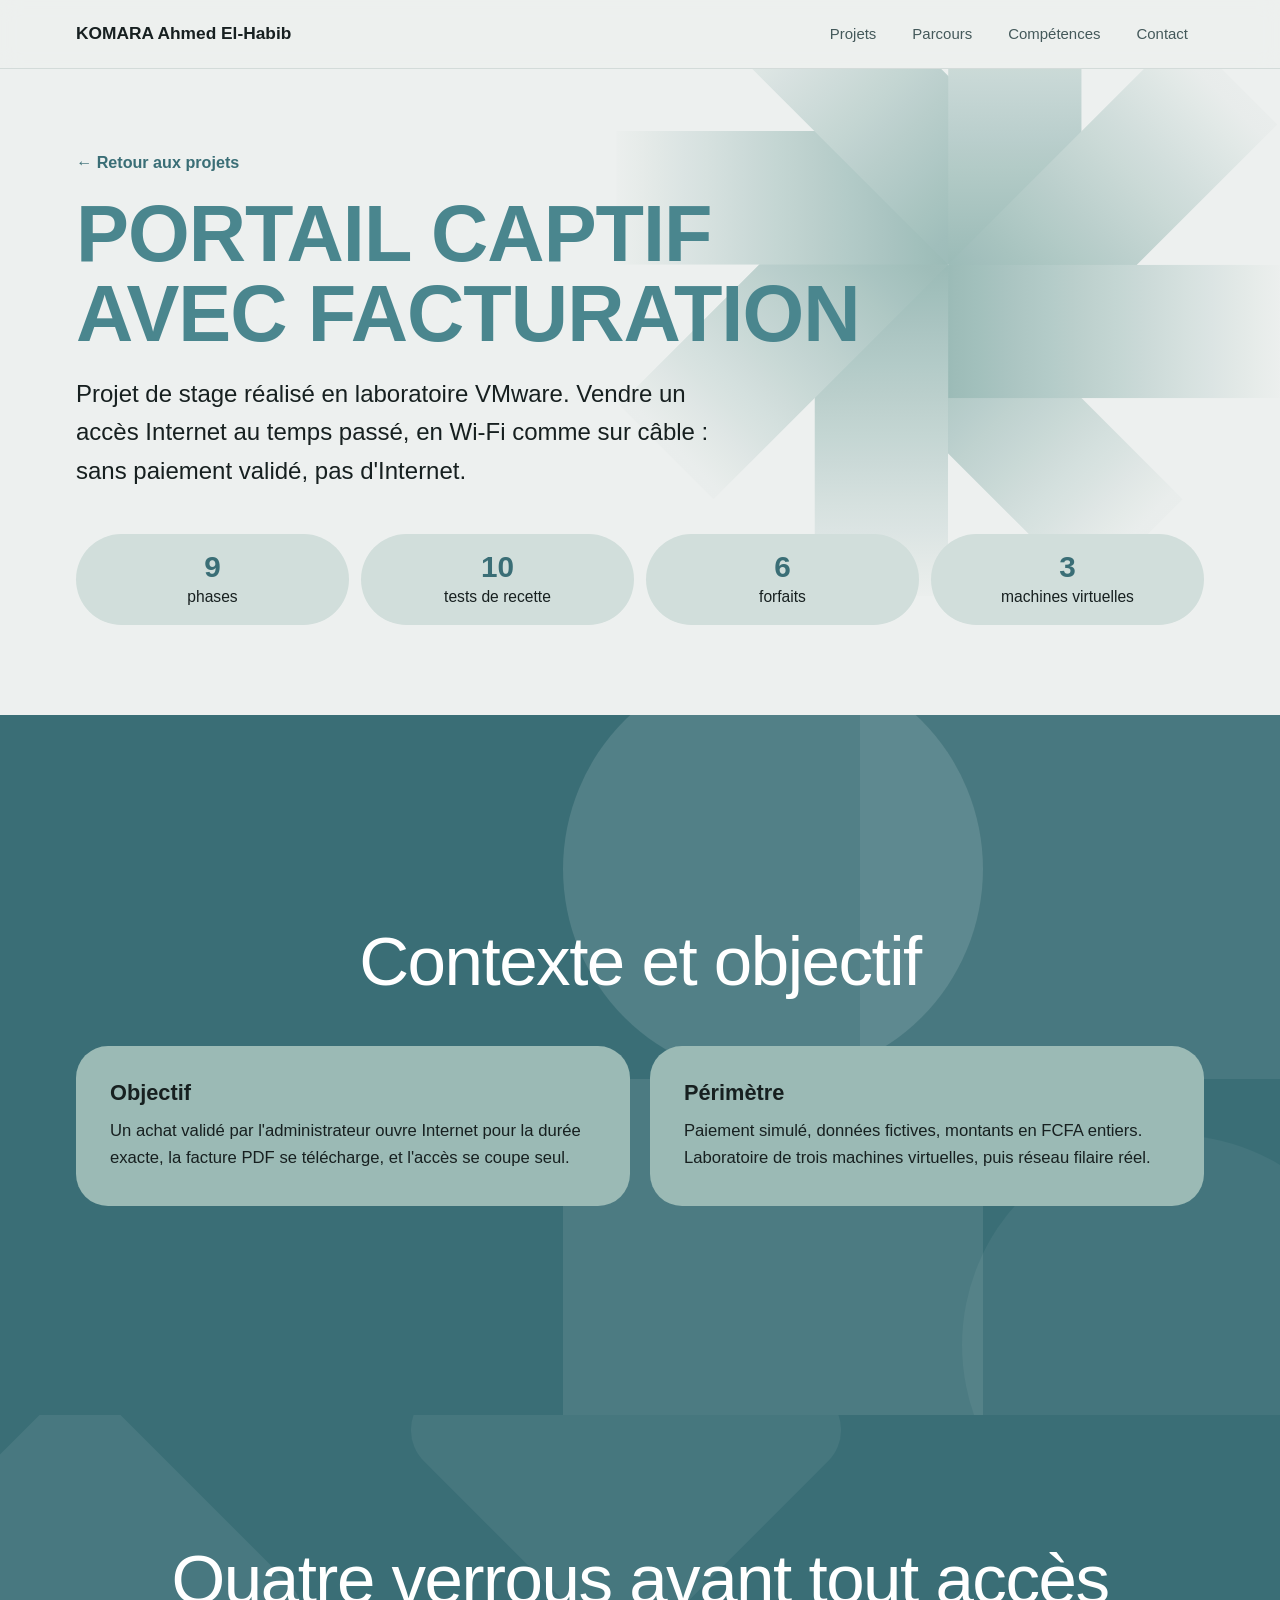
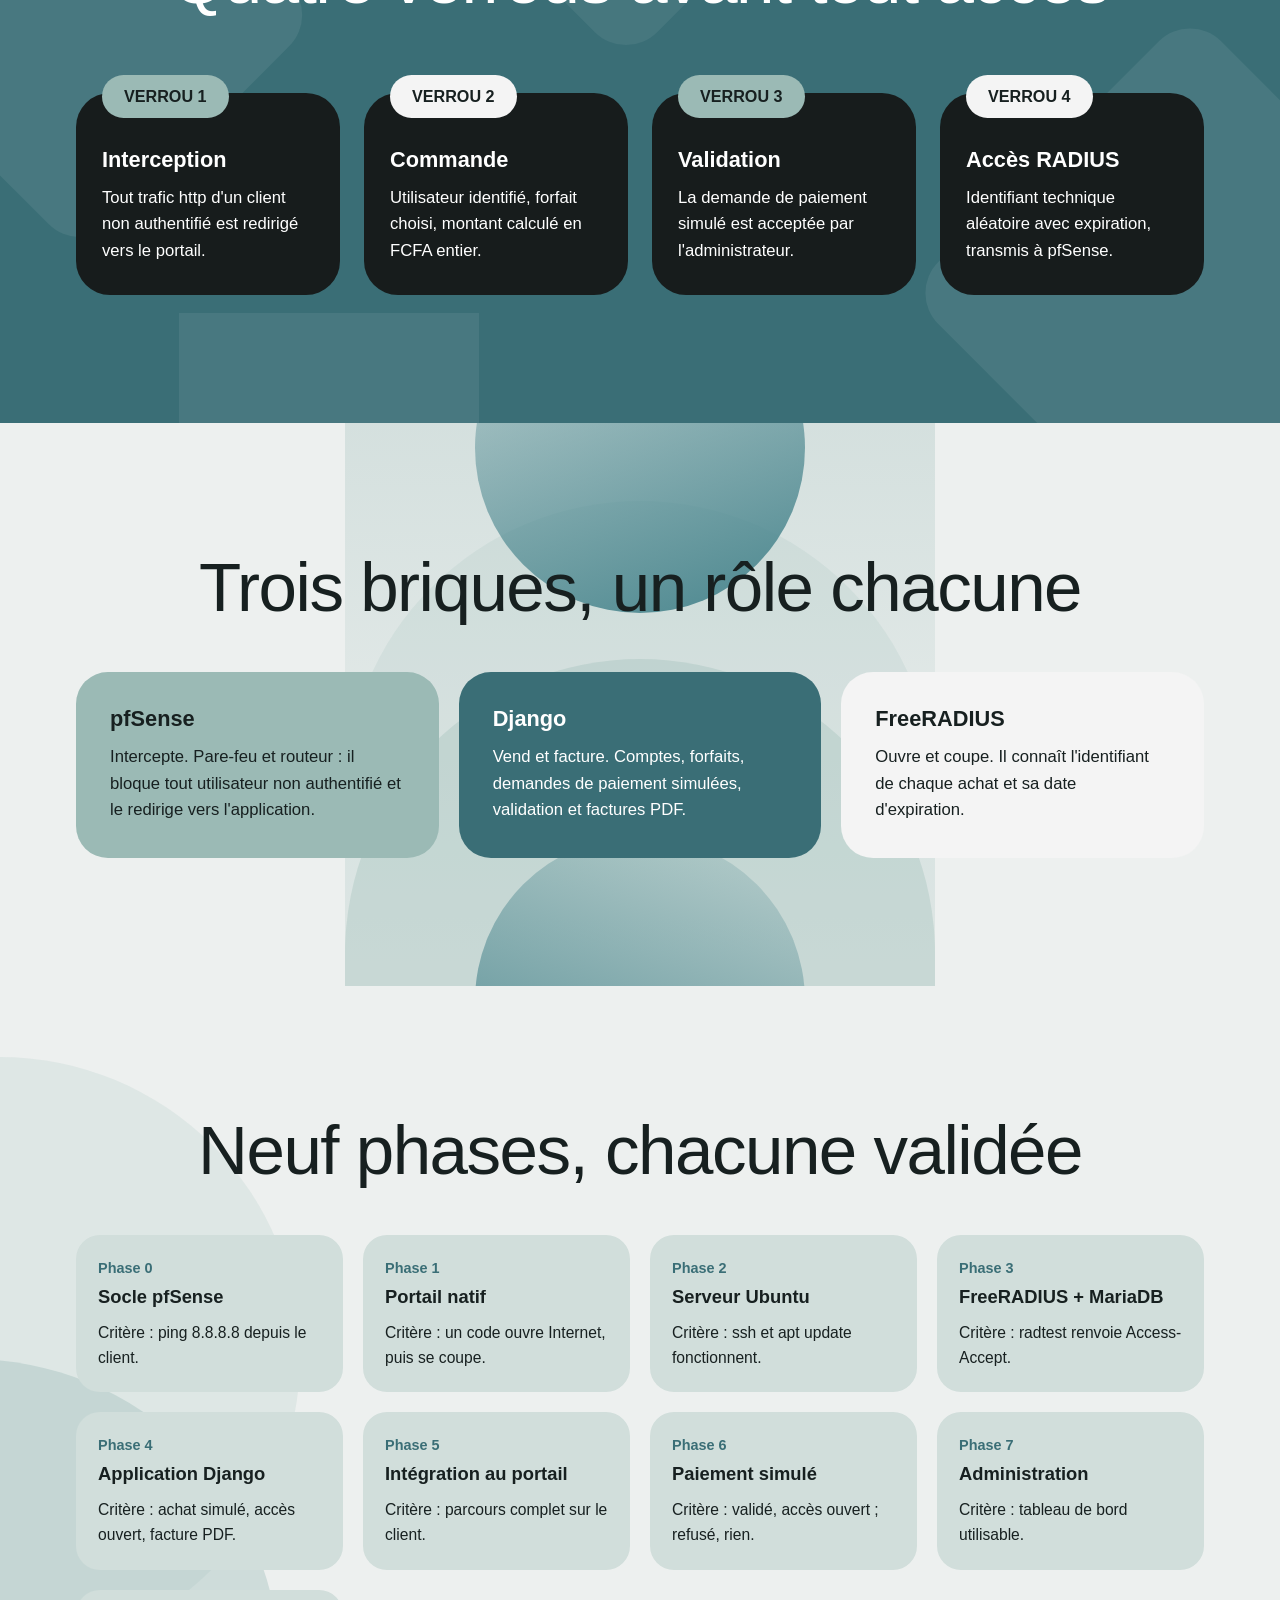
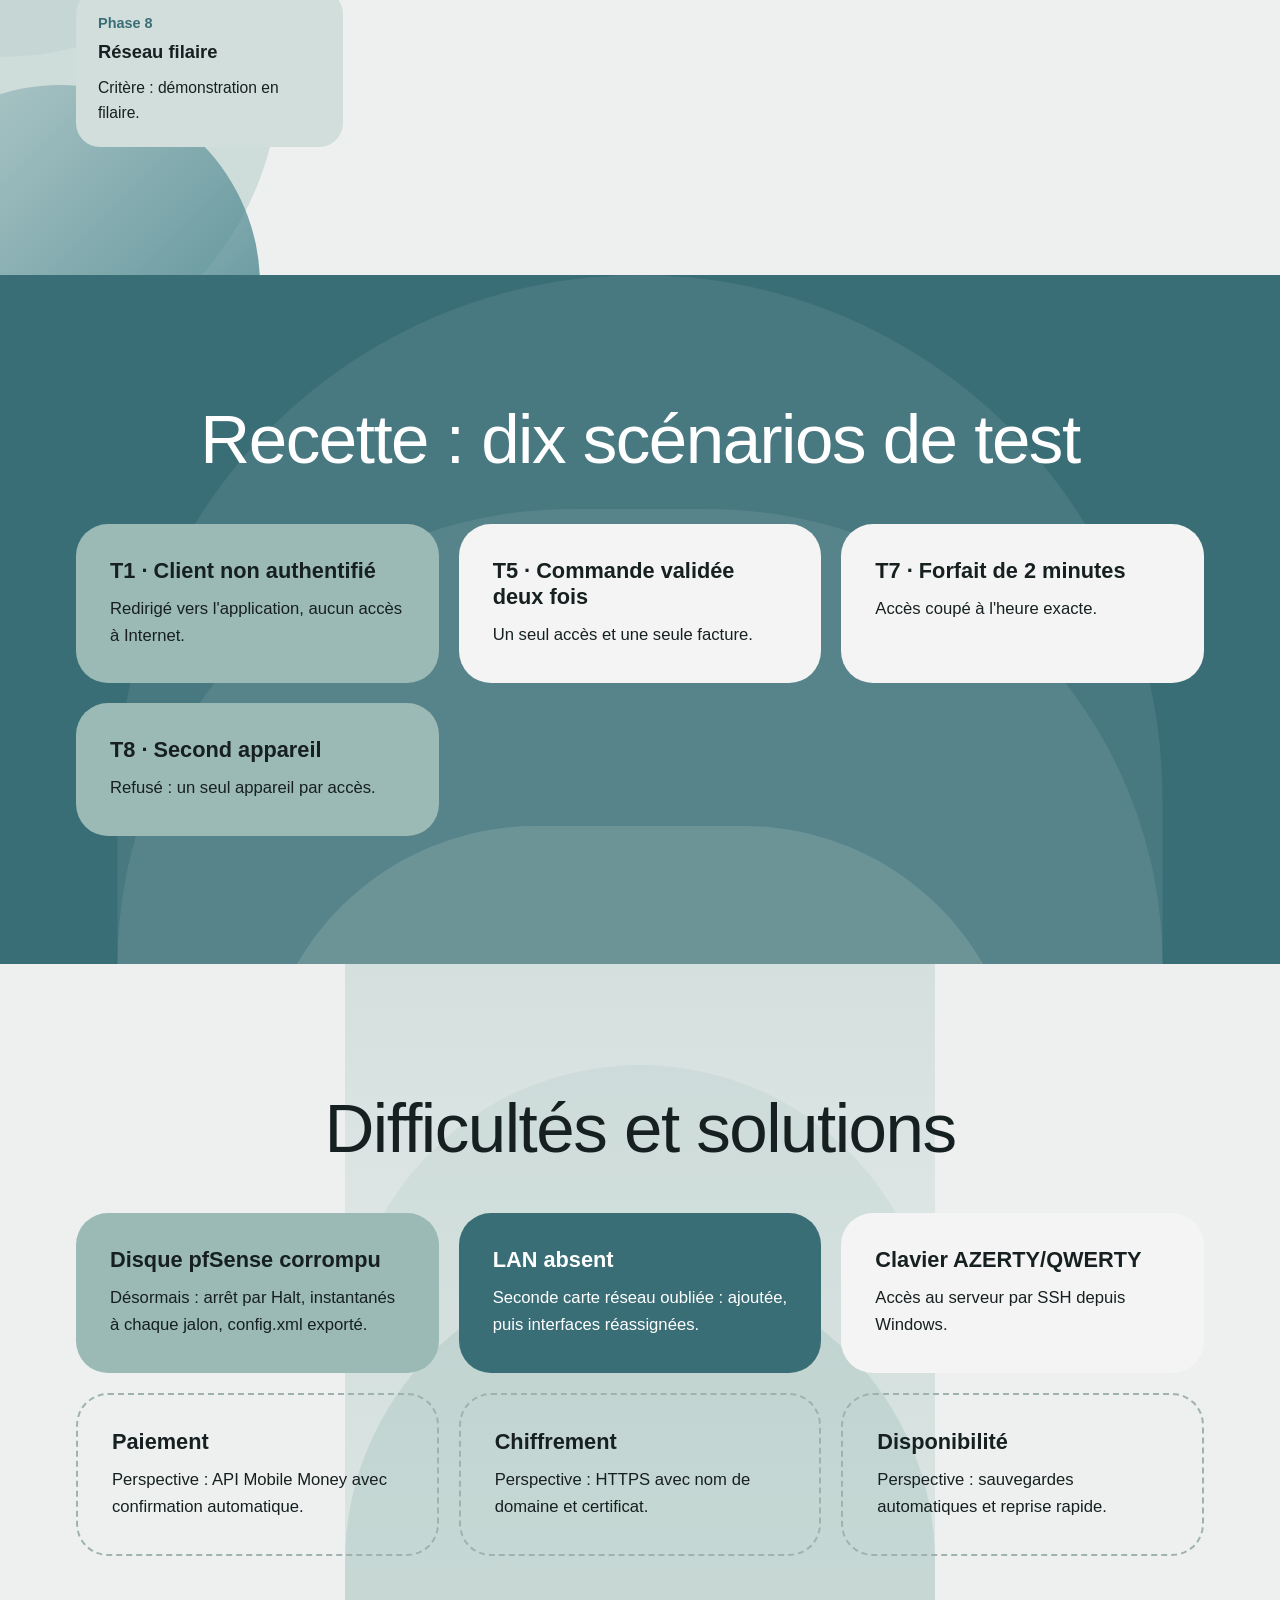
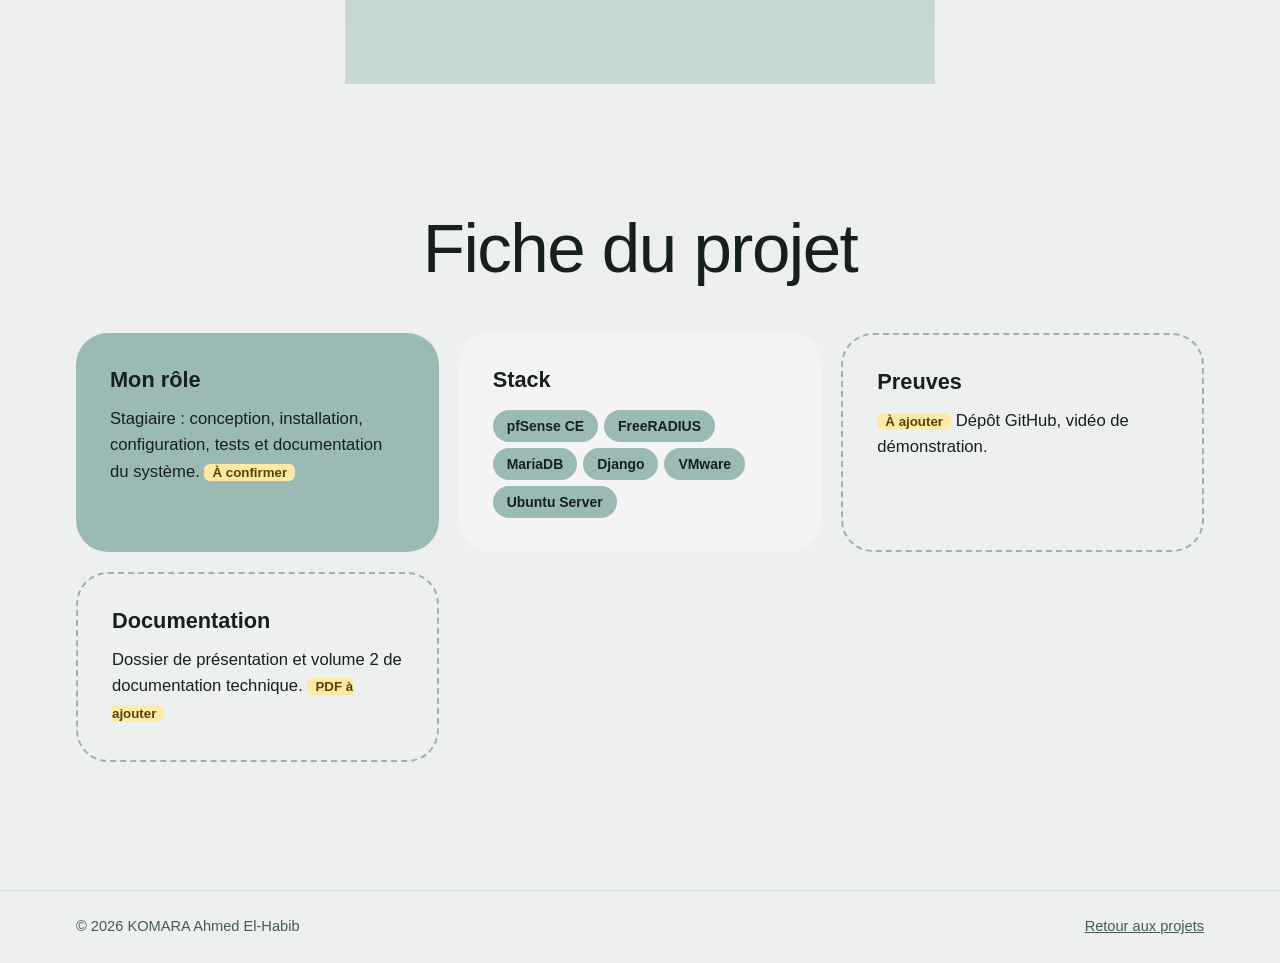
==== projet-portail-captif.html @ 3df9ae9e "Add files via upload" ====
<!DOCTYPE html>
<html lang="fr">
<head>
<meta charset="UTF-8">
<meta name="viewport" content="width=device-width, initial-scale=1">
<title>Portail captif avec facturation · KOMARA Ahmed El-Habib</title>
<meta name="description" content="Projet de stage : portail captif avec facturation sur pfSense, FreeRADIUS, MariaDB et Django. Quatre verrous, neuf phases, dix tests de recette.">
<meta name="theme-color" content="#3a6e76">
<meta name="color-scheme" content="light">
<link rel="icon" href="data:image/svg+xml,%3Csvg xmlns='http://www.w3.org/2000/svg' viewBox='0 0 32 32'%3E%3Crect width='32' height='32' rx='9' fill='%233a6e76'/%3E%3Ctext x='16' y='22' font-size='16' font-family='sans-serif' font-weight='700' text-anchor='middle' fill='white'%3EK%3C/text%3E%3C/svg%3E">
<link rel="stylesheet" href="style.css">
<script src="main.js" defer></script>
</head>
<body>
<a class="skip" href="#main">Aller au contenu</a>
<header class="top"><div class="w">
<a class="brand" href="index.html">KOMARA Ahmed El-Habib</a>
<button class="mb" type="button" aria-expanded="false" aria-controls="nv">Menu</button>
<nav id="nv" aria-label="Navigation principale"><ul>
<li><a href="index.html#projets">Projets</a></li><li><a href="index.html#parcours">Parcours</a></li><li><a href="index.html#competences">Compétences</a></li><li><a href="index.html#contact">Contact</a></li>
</ul></nav></div></header>

<main id="main">
<section class="ph">
<img class="st" src="etoile.svg" alt="" width="900" height="810">
<div class="w">
<a class="crumb" href="index.html#projets">← Retour aux projets</a>
<h1>Portail captif<br>avec facturation</h1>
<p class="lead">Projet de stage réalisé en laboratoire VMware. Vendre un accès Internet au temps passé, en Wi-Fi comme sur câble : sans paiement validé, pas d'Internet.</p>
<div class="stats"><div><b>9</b>phases</div><div><b>10</b>tests de recette</div><div><b>6</b>forfaits</div><div><b>3</b>machines virtuelles</div></div>
</div>
</section>

<section class="sec dark mid" id="contexte">
<div class="dec s4" aria-hidden="true"><i class="a"></i><i class="b"></i><i class="c"></i><i class="d"></i></div>
<div class="w">
<h2 class="t rv">Contexte et objectif</h2>
<div class="cards c2">
<article class="card sg rv"><h3>Objectif</h3><p>Un achat validé par l'administrateur ouvre Internet pour la durée exacte, la facture PDF se télécharge, et l'accès se coupe seul.</p></article>
<article class="card sg rv"><h3>Périmètre</h3><p>Paiement simulé, données fictives, montants en FCFA entiers. Laboratoire de trois machines virtuelles, puis réseau filaire réel.</p></article>
</div></div>
</section>

<section class="sec dark" id="verrous">
<div class="dec s8" aria-hidden="true"><i class="a"></i><i class="b"></i><i class="c"></i><i class="d"></i></div>
<div class="w">
<h2 class="t rv">Quatre verrous avant tout accès</h2>
<div class="rm">
<article class="card rv"><span class="lb">VERROU 1</span><h3>Interception</h3><p>Tout trafic http d'un client non authentifié est redirigé vers le portail.</p></article>
<article class="card rv"><span class="lb">VERROU 2</span><h3>Commande</h3><p>Utilisateur identifié, forfait choisi, montant calculé en FCFA entier.</p></article>
<article class="card rv"><span class="lb">VERROU 3</span><h3>Validation</h3><p>La demande de paiement simulé est acceptée par l'administrateur.</p></article>
<article class="card rv"><span class="lb">VERROU 4</span><h3>Accès RADIUS</h3><p>Identifiant technique aléatoire avec expiration, transmis à pfSense.</p></article>
</div></div>
</section>

<section class="sec" id="briques">
<div class="dec s3" aria-hidden="true"><i class="a"></i><i class="b"></i><i class="c"></i><i class="d"></i><i class="e"></i></div>
<div class="w">
<h2 class="t rv">Trois briques, un rôle chacune</h2>
<div class="cards">
<article class="card sg rv"><h3>pfSense</h3><p>Intercepte. Pare-feu et routeur : il bloque tout utilisateur non authentifié et le redirige vers l'application.</p></article>
<article class="card tl rv"><h3>Django</h3><p>Vend et facture. Comptes, forfaits, demandes de paiement simulées, validation et factures PDF.</p></article>
<article class="card wh rv"><h3>FreeRADIUS</h3><p>Ouvre et coupe. Il connaît l'identifiant de chaque achat et sa date d'expiration.</p></article>
</div></div>
</section>

<section class="sec" id="phases">
<div class="dec s6" aria-hidden="true"><i class="a"></i><i class="b"></i><i class="c"></i></div>
<div class="w">
<h2 class="t rv">Neuf phases, chacune validée</h2>
<div class="cards sm">
<article class="card s rv"><span class="n">Phase 0</span><h3>Socle pfSense</h3><p>Critère : ping 8.8.8.8 depuis le client.</p></article>
<article class="card s rv"><span class="n">Phase 1</span><h3>Portail natif</h3><p>Critère : un code ouvre Internet, puis se coupe.</p></article>
<article class="card s rv"><span class="n">Phase 2</span><h3>Serveur Ubuntu</h3><p>Critère : ssh et apt update fonctionnent.</p></article>
<article class="card s rv"><span class="n">Phase 3</span><h3>FreeRADIUS + MariaDB</h3><p>Critère : radtest renvoie Access-Accept.</p></article>
<article class="card s rv"><span class="n">Phase 4</span><h3>Application Django</h3><p>Critère : achat simulé, accès ouvert, facture PDF.</p></article>
<article class="card s rv"><span class="n">Phase 5</span><h3>Intégration au portail</h3><p>Critère : parcours complet sur le client.</p></article>
<article class="card s rv"><span class="n">Phase 6</span><h3>Paiement simulé</h3><p>Critère : validé, accès ouvert ; refusé, rien.</p></article>
<article class="card s rv"><span class="n">Phase 7</span><h3>Administration</h3><p>Critère : tableau de bord utilisable.</p></article>
<article class="card s rv"><span class="n">Phase 8</span><h3>Réseau filaire</h3><p>Critère : démonstration en filaire.</p></article>
</div></div>
</section>

<section class="sec dark" id="recette">
<div class="dec s11" aria-hidden="true"><i class="a"></i><i class="b"></i><i class="c"></i></div>
<div class="w">
<h2 class="t rv">Recette : dix scénarios de test</h2>
<div class="cards c2">
<article class="card sg rv"><h3>T1 · Client non authentifié</h3><p>Redirigé vers l'application, aucun accès à Internet.</p></article>
<article class="card wh rv"><h3>T5 · Commande validée deux fois</h3><p>Un seul accès et une seule facture.</p></article>
<article class="card wh rv"><h3>T7 · Forfait de 2 minutes</h3><p>Accès coupé à l'heure exacte.</p></article>
<article class="card sg rv"><h3>T8 · Second appareil</h3><p>Refusé : un seul appareil par accès.</p></article>
</div></div>
</section>

<section class="sec" id="bilan">
<div class="dec s3" aria-hidden="true"><i class="a"></i><i class="b"></i><i class="c"></i></div>
<div class="w">
<h2 class="t rv">Difficultés et solutions</h2>
<div class="cards">
<article class="card sg rv"><h3>Disque pfSense corrompu</h3><p>Désormais : arrêt par Halt, instantanés à chaque jalon, config.xml exporté.</p></article>
<article class="card tl rv"><h3>LAN absent</h3><p>Seconde carte réseau oubliée : ajoutée, puis interfaces réassignées.</p></article>
<article class="card wh rv"><h3>Clavier AZERTY/QWERTY</h3><p>Accès au serveur par SSH depuis Windows.</p></article>
</div>
<div class="cards pers">
<article class="card sl rv"><h3>Paiement</h3><p>Perspective : API Mobile Money avec confirmation automatique.</p></article>
<article class="card sl rv"><h3>Chiffrement</h3><p>Perspective : HTTPS avec nom de domaine et certificat.</p></article>
<article class="card sl rv"><h3>Disponibilité</h3><p>Perspective : sauvegardes automatiques et reprise rapide.</p></article>
</div></div>
</section>

<section class="sec" id="fiche">
<div class="w">
<h2 class="t rv">Fiche du projet</h2>
<div class="cards c2">
<article class="card sg rv"><h3>Mon rôle</h3><p>Stagiaire : conception, installation, configuration, tests et documentation du système. <span class="todo">À confirmer</span></p></article>
<article class="card wh rv"><h3>Stack</h3><div class="tg"><span>pfSense CE</span><span>FreeRADIUS</span><span>MariaDB</span><span>Django</span><span>VMware</span><span>Ubuntu Server</span></div></article>
<article class="card sl rv"><h3>Preuves</h3><p><span class="todo">À ajouter</span> Dépôt GitHub, vidéo de démonstration.</p></article>
<article class="card sl rv"><h3>Documentation</h3><p>Dossier de présentation et volume 2 de documentation technique. <span class="todo">PDF à ajouter</span></p></article>
</div></div>
</section>
</main>

<footer class="ft"><div class="w"><span>© 2026 KOMARA Ahmed El-Habib</span><a href="index.html#projets">Retour aux projets</a></div></footer>
</body>
</html>
---- style.css ----
:root{--bg:#edf0ef;--ink:#172020;--mu:#44595a;--tl:#4a868e;--td:#3a6e76;--sg:#9bbab5;--cd:#d1dedb;--wh:#f4f4f4;--dk:#171c1c;--pad:clamp(20px,5vw,56px);--f:"Century Gothic","Avenir Next","Trebuchet MS","Segoe UI",sans-serif}
*,::before,::after{box-sizing:border-box}
*{margin:0}
html{scroll-behavior:smooth;scroll-padding-top:84px;overflow-x:clip;-webkit-text-size-adjust:100%}
body{font-family:var(--f);background:var(--bg);color:var(--ink);line-height:1.6;font-size:clamp(15px,.35vw + 14px,17px);-webkit-font-smoothing:antialiased;overflow-x:clip}
img,svg{display:block;max-width:100%}
a{color:inherit}
:focus-visible{outline:3px solid var(--tl);outline-offset:3px;border-radius:6px}
.skip{position:absolute;left:-999px}
.skip:focus{left:16px;top:12px;background:var(--dk);color:#fff;padding:8px 16px;border-radius:999px;z-index:30}
.w{width:100%;max-width:1240px;margin-inline:auto;padding-inline:var(--pad);position:relative;z-index:1}
.top{position:sticky;top:0;z-index:20;background:rgba(237,240,239,.94);backdrop-filter:blur(10px);border-bottom:1px solid #d3dbd9}
.top .w{display:flex;align-items:center;justify-content:space-between;gap:12px;min-height:68px;flex-wrap:wrap}
.brand{font-weight:700;text-decoration:none;font-size:1.02em}
nav ul{list-style:none;display:flex;gap:4px;padding:0}
nav a{display:block;text-decoration:none;font-size:.88em;padding:8px 16px;border-radius:999px;color:var(--mu)}
nav a:hover{background:var(--cd);color:var(--ink)}
nav a[aria-current=true]{background:var(--dk);color:#fff}
.mb{display:none;background:none;border:1.5px solid var(--ink);border-radius:999px;padding:8px 20px;font:inherit;font-size:.88em;font-weight:700;cursor:pointer;color:var(--ink)}
.pill{display:inline-flex;align-items:center;justify-content:center;gap:10px;background:var(--td);color:#fff;font-weight:700;font-size:.88em;letter-spacing:.05em;text-transform:uppercase;text-decoration:none;border-radius:999px;padding:16px clamp(22px,3vw,34px);border:2px solid var(--td);transition:transform .2s,background .2s}
.pill:hover{background:var(--dk);border-color:var(--dk);transform:translateY(-2px)}
.pill.o{background:transparent;color:var(--ink);border-color:var(--ink)}
.pill.o:hover{background:var(--ink);color:var(--bg)}
.hero{position:relative;overflow:hidden;min-height:calc(100vh - 68px);min-height:calc(100svh - 68px);display:flex}
.hero>.w{display:flex;flex-direction:column;justify-content:space-between;gap:clamp(28px,5vh,60px);padding-block:clamp(22px,4vh,40px)}
.st{position:absolute;right:0;top:0;height:100%;width:auto;max-width:none;pointer-events:none;z-index:0}
.st2{position:absolute;left:50%;bottom:-300px;height:760px;width:auto;max-width:none;transform:translateX(-45%) scaleY(-1);pointer-events:none;z-index:0}
.hb{display:flex;justify-content:flex-end}
.yr{background:var(--td);color:#fff;font-weight:700;font-size:.95em;border-radius:999px;padding:8px 22px}
.wl{font-size:clamp(20px,2.8vw,34px)}
.hero h1{font-size:clamp(28px,6.6vw,88px);line-height:1;font-weight:700;letter-spacing:-1px;color:var(--tl);text-transform:uppercase;margin-top:clamp(14px,3vh,28px);white-space:nowrap}
.by{font-size:clamp(17px,1.6vw,21px)}
.by b{color:var(--tl);font-weight:700;margin-left:8px}
.act{display:flex;gap:12px;flex-wrap:wrap;margin-top:24px}
.ib{display:grid;grid-template-columns:repeat(auto-fit,minmax(min(100%,230px),1fr));gap:20px 24px;border-top:1px solid #cdd6d4;padding-top:22px}
.ib small{display:block;font-size:.86em}
.ib b{font-size:1.1em}
.sec{position:relative;padding:clamp(72px,11vw,128px) 0;overflow:hidden}
.dark{background:var(--td);color:#fff}
.dark p{color:#f0f6f5}
.dec{position:absolute;inset:0;pointer-events:none;overflow:hidden;z-index:0}
.dec i{position:absolute;display:block}
.s2 .a{left:50%;top:-30px;bottom:0;width:min(520px,80vw);transform:translateX(-50%);border-radius:999px 999px 0 0;background:linear-gradient(rgba(255,255,255,.11),rgba(255,255,255,.02))}
.s2 .b{left:50%;top:24%;bottom:0;width:min(520px,80vw);transform:translateX(-50%);border-radius:999px 999px 0 0;background:linear-gradient(rgba(155,187,183,.3),rgba(155,187,183,.08))}
.s2 .c,.s2 .d{left:50%;top:46%;width:min(300px,52vw);aspect-ratio:1;transform:translateX(-50%);border-radius:50%}
.s2 .c{background:rgba(255,255,255,.14);clip-path:inset(0 0 45% 0)}
.s2 .d{background:linear-gradient(135deg,rgba(155,187,183,.3),rgba(40,92,100,.95));clip-path:inset(55% 0 0 0)}
.s3 .a{left:50%;top:0;bottom:0;width:min(590px,88vw);transform:translateX(-50%);background:linear-gradient(rgba(155,187,183,.3),rgba(155,187,183,0))}
.s3 .b{left:50%;top:14%;bottom:0;width:min(590px,88vw);transform:translateX(-50%);border-radius:999px 999px 0 0;background:rgba(155,187,183,.18)}
.s3 .c{left:50%;top:42%;bottom:0;width:min(590px,88vw);transform:translateX(-50%);border-radius:999px 999px 0 0;background:rgba(155,187,183,.34)}
.s3 .d{left:50%;top:-140px;width:min(330px,56vw);aspect-ratio:1;transform:translateX(-50%);border-radius:50%;background:linear-gradient(160deg,rgba(74,134,142,.15),var(--tl))}
.s3 .e{left:50%;bottom:-180px;width:min(330px,56vw);aspect-ratio:1;transform:translateX(-50%);border-radius:50%;background:linear-gradient(200deg,rgba(74,134,142,.1),var(--tl))}
.s4 .a{left:44%;top:-8%;width:min(420px,62vw);aspect-ratio:1;border-radius:50%;background:rgba(255,255,255,.12)}
.s4 .b{right:0;top:0;width:min(420px,38%);height:52%;background:rgba(255,255,255,.07)}
.s4 .c{left:44%;bottom:0;width:min(420px,38%);height:48%;background:rgba(255,255,255,.09)}
.s4 .d{right:-8%;bottom:-20%;width:min(420px,60vw);aspect-ratio:1;border-radius:50%;background:rgba(255,255,255,.05)}
.s6 .a{left:-300px;top:8%;width:600px;aspect-ratio:1;border-radius:50%;background:rgba(155,187,183,.18)}
.s6 .b{left:-340px;top:42%;width:620px;aspect-ratio:1;border-radius:50%;background:rgba(155,187,183,.38)}
.s6 .c{left:-140px;bottom:-210px;width:400px;aspect-ratio:1;border-radius:50%;background:linear-gradient(135deg,rgba(74,134,142,.15),var(--tl))}
.s8 .a{left:-90px;top:30px;width:340px;aspect-ratio:1;border-radius:44px;transform:rotate(45deg);background:rgba(255,255,255,.07)}
.s8 .b{right:-110px;bottom:-70px;width:400px;aspect-ratio:1;border-radius:44px;transform:rotate(45deg);background:rgba(255,255,255,.07)}
.s8 .c{left:36%;top:-150px;width:330px;aspect-ratio:1;border-radius:44px;transform:rotate(45deg);background:rgba(255,255,255,.06)}
.s8 .d{left:14%;bottom:-30px;width:300px;height:140px;background:rgba(255,255,255,.07)}
.s11 .a{left:50%;top:0;bottom:0;width:min(1045px,130vw);transform:translateX(-50%);border-radius:999px 999px 0 0;background:rgba(255,255,255,.07)}
.s11 .b{left:50%;top:34%;bottom:0;width:min(1045px,130vw);transform:translateX(-50%);border-radius:999px 999px 0 0;background:rgba(155,187,183,.18)}
.s11 .c{left:50%;top:80%;bottom:-20%;width:min(760px,100vw);transform:translateX(-50%);border-radius:999px 999px 0 0;background:rgba(155,187,183,.3)}
.mid{display:flex;align-items:center;min-height:clamp(440px,60vw,700px)}
h2.t{font-size:clamp(32px,5.4vw,72px);line-height:1.06;font-weight:400;letter-spacing:-1.5px;text-align:center;margin-bottom:clamp(28px,4vw,48px)}
h2.t b,h2.l b,.cta h2 b{font-weight:700}
h2.l{font-size:clamp(38px,6vw,84px);line-height:1;font-weight:400;letter-spacing:-2px}
.lead{font-size:clamp(17px,1.9vw,22px);text-align:center;max-width:820px;margin-inline:auto;font-weight:700}
.cards{display:grid;gap:clamp(12px,2vw,20px);grid-template-columns:repeat(auto-fit,minmax(min(100%,250px),1fr));position:relative}
.cards.c2{grid-template-columns:repeat(auto-fit,minmax(min(100%,320px),1fr))}
.cards.sm{grid-template-columns:repeat(auto-fit,minmax(min(100%,230px),1fr))}
.card{border-radius:clamp(22px,3vw,32px);padding:clamp(22px,3vw,34px);background:var(--cd);color:var(--ink);transition:transform .25s}
.card:hover{transform:translateY(-4px)}
.card h3{font-size:clamp(18px,1.7vw,22px);line-height:1.2;font-weight:700;margin-bottom:12px}
.card p{font-size:.98em;color:inherit}
.card.sg{background:var(--sg)}
.card.wh{background:var(--wh)}
.card.dk{background:var(--dk);color:#fff}
.card.tl{background:var(--td);color:#fff}
.card.sl{background:transparent;border:2px dashed #9fb2af}
.dark .card.sl{border-color:rgba(255,255,255,.4)}
.card.s{padding:22px;border-radius:24px}
.card.s h3{font-size:1.08em}
.card.s p{font-size:.92em}
.n{display:block;font-size:.85em;font-weight:700;color:var(--td);margin-bottom:6px}
.tag{display:inline-block;font-size:.8em;font-weight:700;letter-spacing:.06em;text-transform:uppercase;color:var(--sg);margin-bottom:12px}
.tg{display:flex;gap:6px;flex-wrap:wrap;margin-top:16px}
.tg span{font-size:.82em;font-weight:700;border-radius:999px;padding:5px 14px;background:var(--sg);color:var(--ink)}
.kf{display:grid;grid-template-columns:minmax(0,1fr) minmax(0,1.5fr);gap:clamp(28px,4vw,48px);align-items:start}
.kf .card.tl{margin-top:32px}
.cp{display:grid;grid-template-columns:minmax(0,1fr) minmax(0,1.7fr);gap:clamp(24px,4vw,48px);align-items:stretch}
.arch{position:relative;min-height:clamp(320px,50vw,520px);display:flex;align-items:flex-end;padding:0 0 clamp(70px,9vw,120px) 24px}
.arch i{position:absolute;display:block}
.arch .p{left:0;right:12px;top:0;bottom:0;border-radius:999px 999px 0 0;background:linear-gradient(#dfe8e6,rgba(237,240,239,0))}
.arch .q{left:0;right:12px;top:22%;bottom:0;border-radius:999px 999px 0 0;background:linear-gradient(rgba(155,187,183,.45),rgba(155,187,183,.12))}
.arch .r,.arch .t{left:14%;bottom:6%;width:60%;aspect-ratio:1;border-radius:50%}
.arch .r{background:linear-gradient(rgba(201,220,217,.9),rgba(155,187,183,.9));clip-path:inset(0 0 46% 0)}
.arch .t{background:linear-gradient(200deg,var(--cd),var(--tl));clip-path:inset(54% 0 0 0)}
.arch h2{position:relative}
.rows{list-style:none;padding:0;align-self:center}
.rows li{display:grid;grid-template-columns:minmax(120px,175px) minmax(20px,70px) 1fr;gap:14px;align-items:start;padding:15px 0}
.lab{background:var(--cd);font-weight:700;border-radius:999px;text-align:center;padding:9px 12px;font-size:.95em}
.dot{border-top:2px dotted var(--ink);margin-top:20px}
.rows h3{font-size:1.15em;font-weight:700;color:var(--td)}
.rows p{font-size:.92em;color:var(--mu)}
.rm{display:grid;gap:40px clamp(14px,2vw,24px);grid-template-columns:repeat(auto-fit,minmax(min(100%,235px),1fr));position:relative;padding-top:28px}
.rm .card{background:var(--dk);color:#fff;border-radius:34px;padding:54px 26px 30px;position:relative}
.rm .card:hover{transform:none}
.lb{position:absolute;top:-18px;left:26px;background:var(--sg);color:var(--ink);font-weight:700;border-radius:999px;padding:9px 22px;font-size:.95em}
@media(min-width:900px){.rm .card:nth-child(even){transform:translateY(-30px)}.rm .card:nth-child(even) .lb{background:var(--wh)}}
.team{display:flex;flex-direction:column;align-items:center;text-align:center;gap:18px}
.ph1{width:clamp(170px,22vw,230px);aspect-ratio:23/25;border-radius:64px;background:var(--sg);color:var(--td);display:flex;align-items:center;justify-content:center;font-size:clamp(60px,8vw,84px);font-weight:700}
.np{background:var(--sg);color:var(--ink);font-weight:700;border-radius:999px;padding:14px 30px;font-size:1.1em}
.it{font-style:italic;max-width:420px}
.stats{display:grid;grid-template-columns:repeat(auto-fit,minmax(min(100%,150px),1fr));gap:12px;margin-top:clamp(28px,4vw,44px)}
.stats div{background:var(--cd);border-radius:999px;padding:16px 20px;text-align:center;font-size:.92em}
.stats b{display:block;font-size:1.9em;font-weight:700;color:var(--td);line-height:1.15}
.cta{text-align:center;display:flex;align-items:center;min-height:min(100vh,820px)}
.cta h2{font-size:clamp(34px,6.4vw,86px);line-height:1.04;font-weight:400;letter-spacing:-2px;margin-bottom:36px}
.cl{display:grid;grid-template-columns:repeat(auto-fit,minmax(min(100%,230px),1fr));gap:20px 24px;border-top:1px solid #cdd6d4;margin-top:clamp(44px,8vw,80px);padding-top:22px;text-align:left}
.cl small{display:block;font-size:.86em}
.cl b{font-size:1.1em;overflow-wrap:anywhere}
.ft{padding:24px 0;font-size:.86em;color:var(--mu);border-top:1px solid #d3dbd9}
.ft .w{display:flex;justify-content:space-between;gap:12px;flex-wrap:wrap}
.ph{position:relative;overflow:hidden;padding:clamp(48px,8vw,80px) 0 clamp(56px,8vw,90px)}
.ph h1{font-size:clamp(32px,6.2vw,82px);line-height:1;font-weight:700;letter-spacing:-1px;color:var(--tl);text-transform:uppercase;margin:18px 0 22px}
.ph .lead{text-align:left;margin:0;font-weight:400;font-size:clamp(18px,2vw,24px);max-width:640px}
.crumb{font-size:.95em;color:var(--td);font-weight:700;text-decoration:none}
.todo{background:#ffe9a8;color:#5a4200;border-radius:6px;padding:1px 8px;font-size:.8em;font-weight:700}
.pers{margin-top:20px}
.js .rv{opacity:0;transform:translateY(26px);transition:opacity .7s ease,transform .7s ease}
.js .rv.in{opacity:1;transform:none}
@media(max-width:900px){.kf,.cp{grid-template-columns:1fr}.arch{min-height:300px}.mb{display:block}nav{order:3;flex-basis:100%;display:none}nav.open{display:block}nav ul{flex-direction:column;padding:6px 0 14px}nav a{padding:13px 16px;font-size:1em}}
@media(max-width:720px){.hero,.hero>.w{min-height:0}.hero>.w{gap:34px}.hero h1{white-space:normal;font-size:clamp(34px,11.5vw,56px)}.st{height:62%;opacity:.55}.rows li{grid-template-columns:1fr;gap:8px}.dot{display:none}.st2{height:480px;bottom:-240px}.cta{min-height:0}.act .pill{flex:1 1 100%}}
@media(prefers-reduced-motion:reduce){html{scroll-behavior:auto}.js .rv{opacity:1;transform:none;transition:none}.card,.pill{transition:none}}
@media print{.top,.st,.st2,.dec,.skip,.mb{display:none}.sec,.hero{min-height:0;padding:24px 0}}
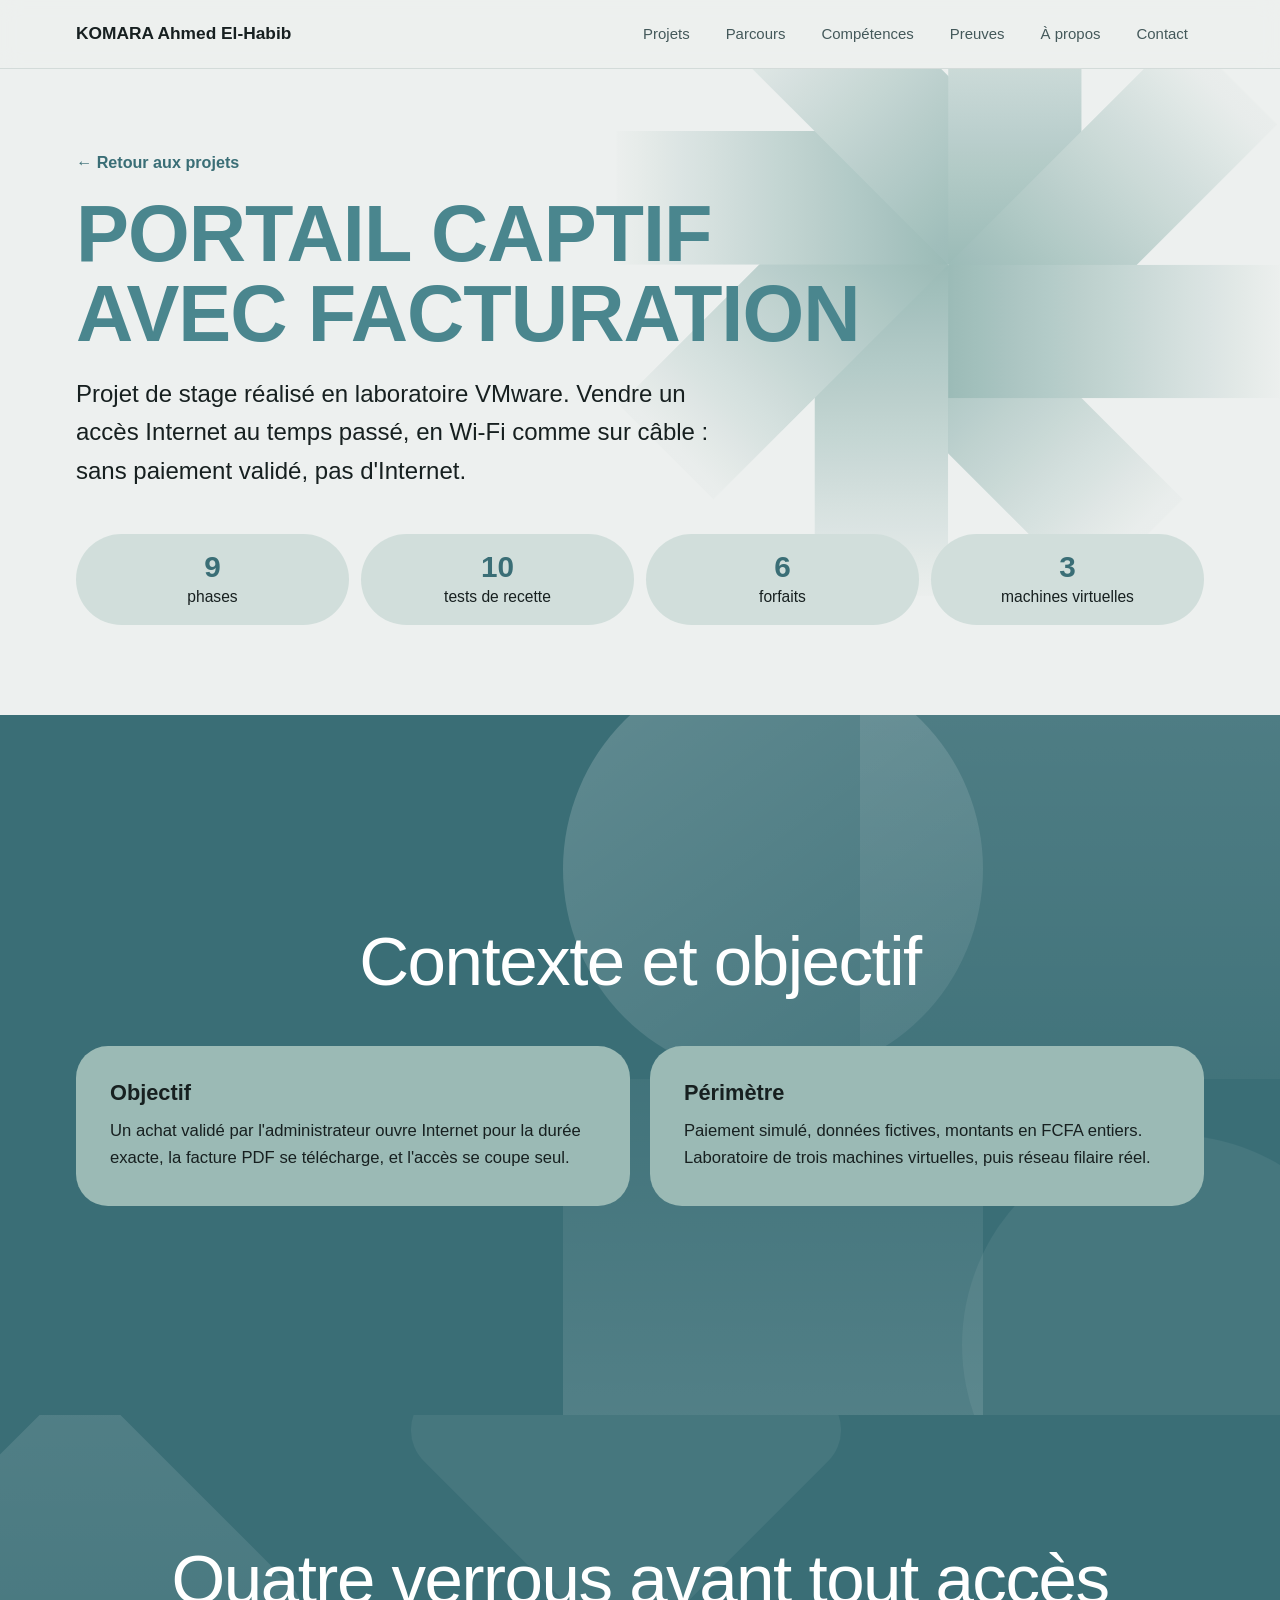
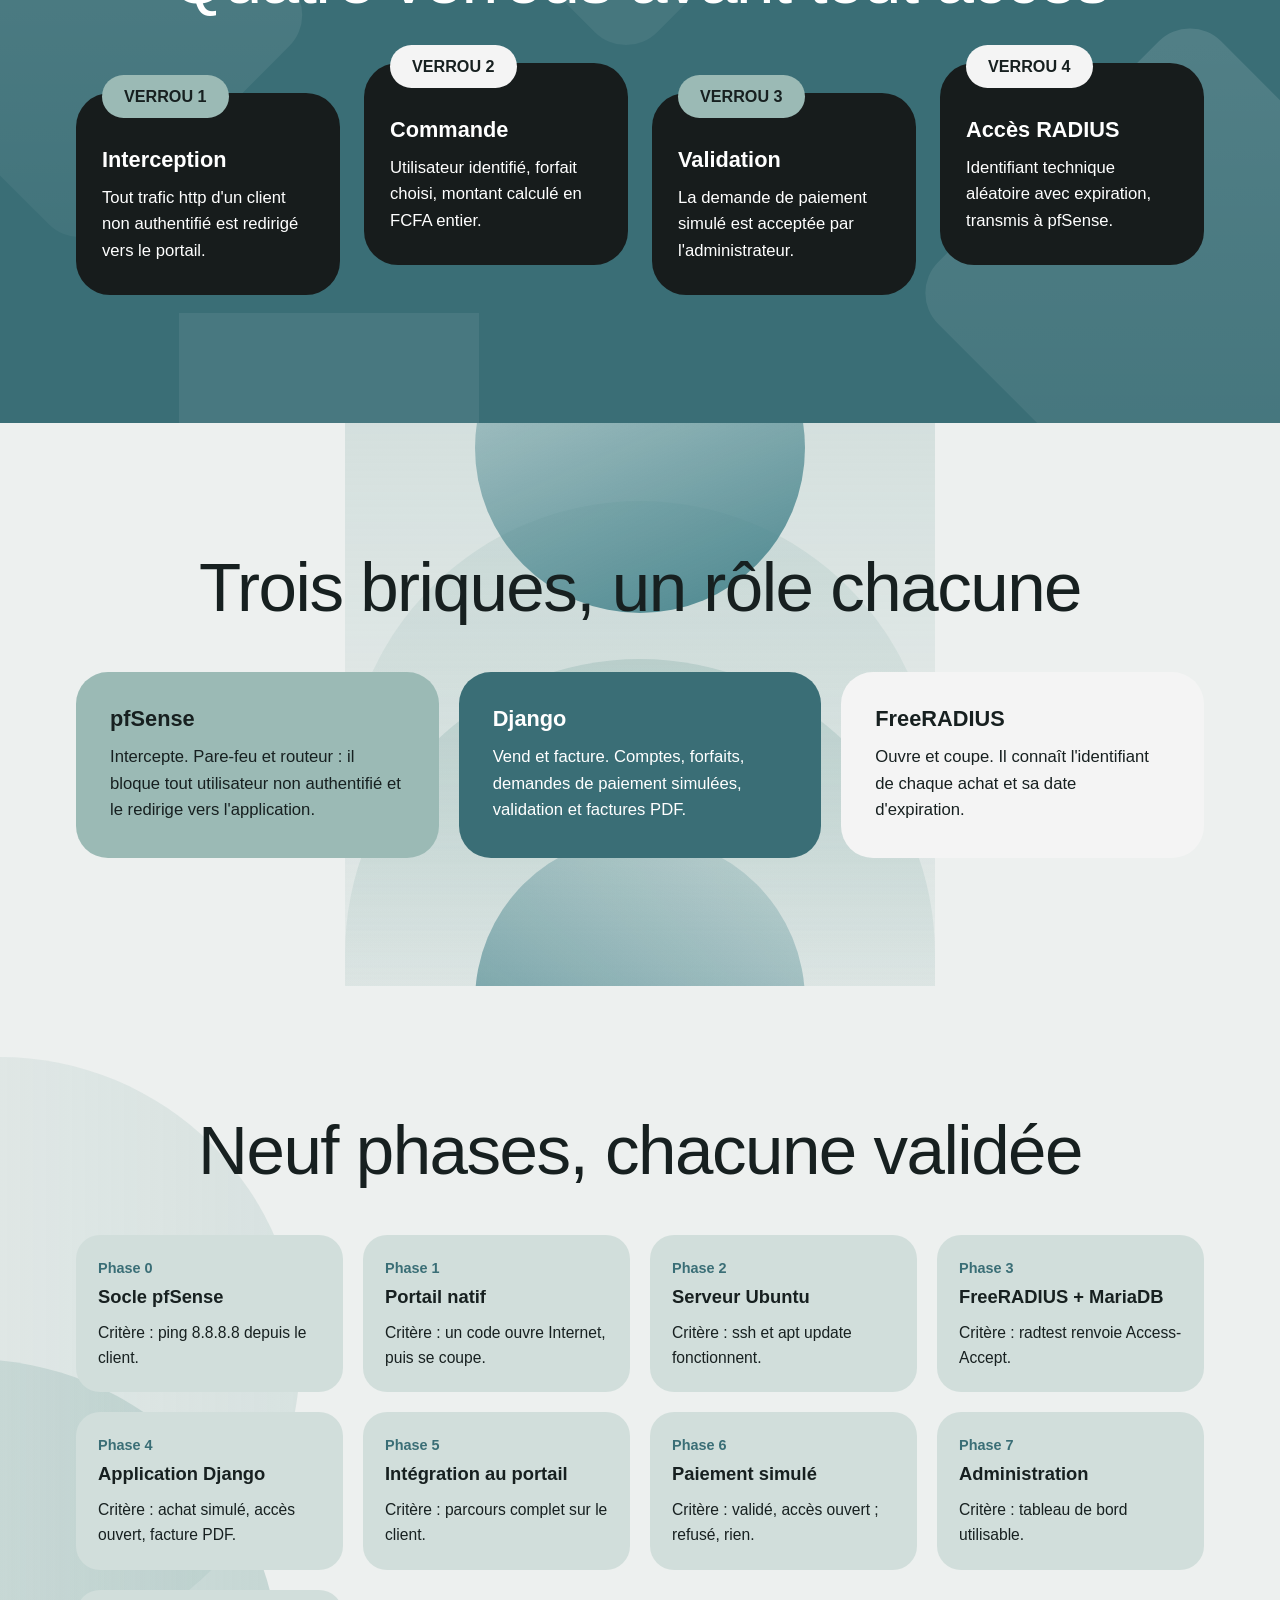
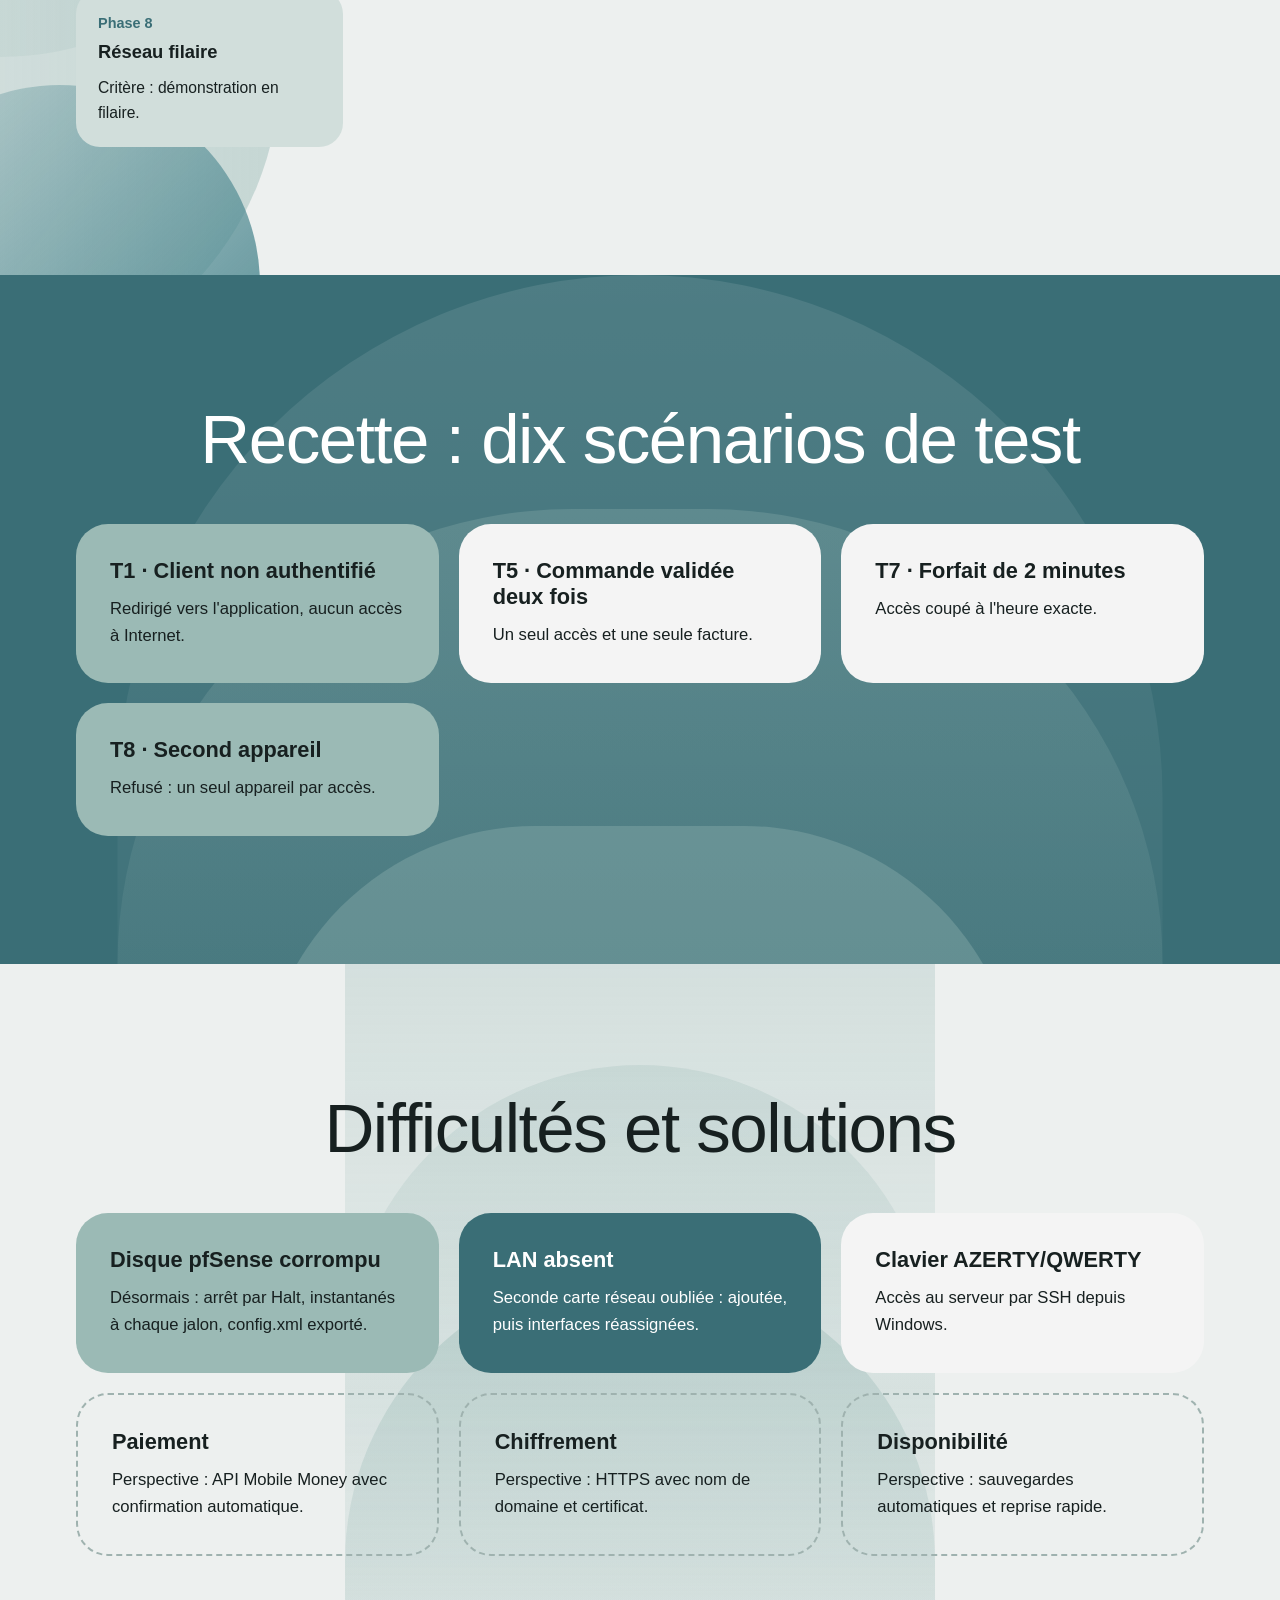
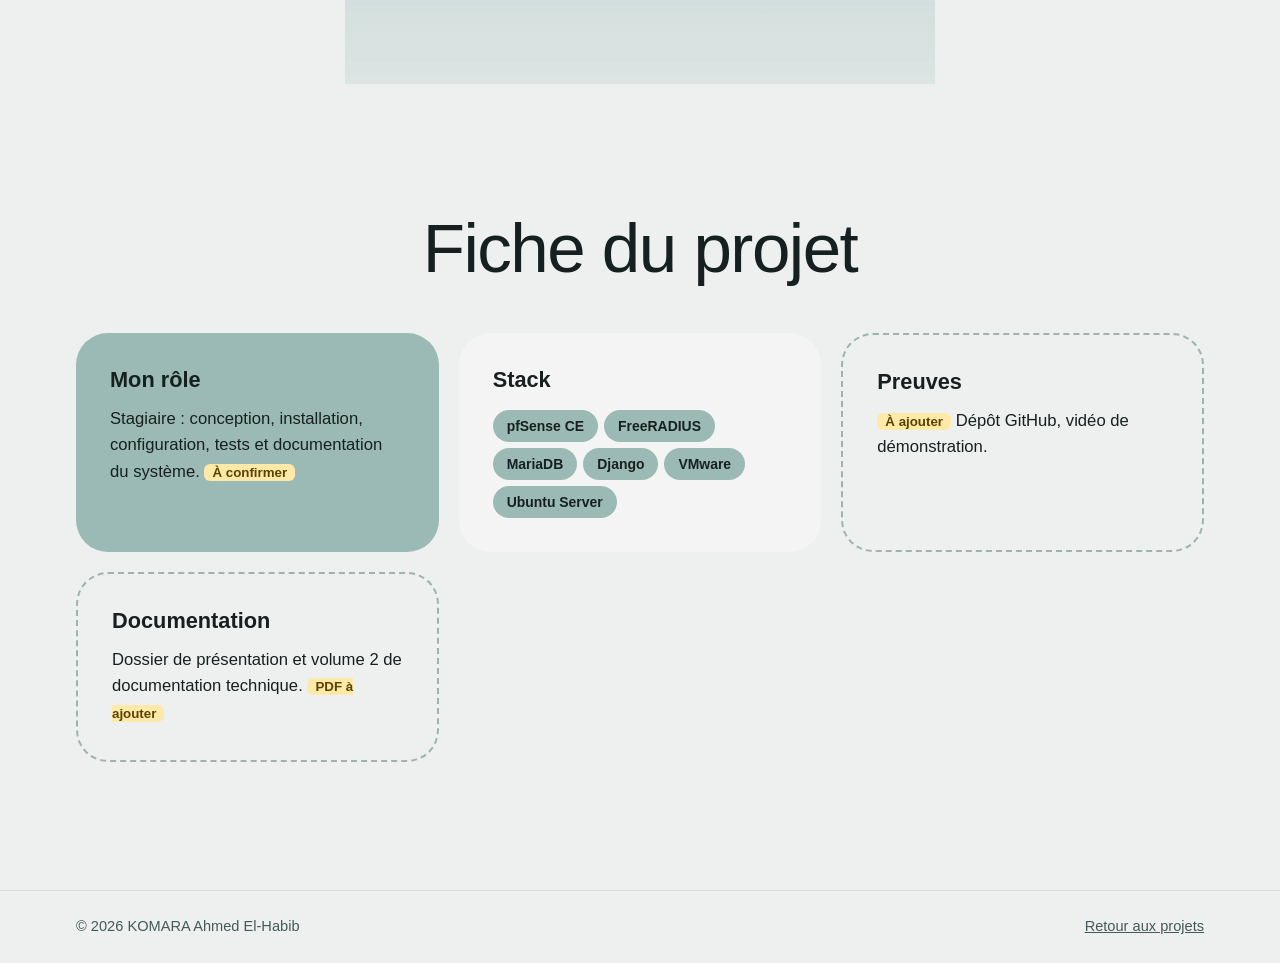
==== commit ef808884: "Add files via upload" ====
--- a/projet-portail-captif.html
+++ b/projet-portail-captif.html
@@ -17,7 +17,7 @@
 <a class="brand" href="index.html">KOMARA Ahmed El-Habib</a>
 <button class="mb" type="button" aria-expanded="false" aria-controls="nv">Menu</button>
 <nav id="nv" aria-label="Navigation principale"><ul>
-<li><a href="index.html#projets">Projets</a></li><li><a href="index.html#parcours">Parcours</a></li><li><a href="index.html#competences">Compétences</a></li><li><a href="index.html#contact">Contact</a></li>
+<li><a href="index.html#projets">Projets</a></li><li><a href="index.html#parcours">Parcours</a></li><li><a href="index.html#competences">Compétences</a></li><li><a href="index.html#preuves">Preuves</a></li><li><a href="index.html#apropos">À propos</a></li><li><a href="index.html#contact">Contact</a></li>
 </ul></nav></div></header>
 
 <main id="main">
--- a/style.css
+++ b/style.css
@@ -1,4 +1,4 @@
-:root{--bg:#edf0ef;--ink:#172020;--mu:#44595a;--tl:#4a868e;--td:#3a6e76;--sg:#9bbab5;--cd:#d1dedb;--wh:#f4f4f4;--dk:#171c1c;--pad:clamp(20px,5vw,56px);--f:"Century Gothic","Avenir Next","Trebuchet MS","Segoe UI",sans-serif}
+:root{--bg:#edf0ef;--ink:#172020;--mu:#44595a;--tl:#4a868e;--td:#3a6e76;--sg:#9bbab5;--cd:#d1dedb;--wh:#f4f4f4;--dk:#171c1c;--pad:clamp(20px,5vw,56px);--ez:cubic-bezier(.2,.7,.2,1);--f:"Century Gothic","Avenir Next","Trebuchet MS","Segoe UI",sans-serif}
 *,::before,::after{box-sizing:border-box}
 *{margin:0}
 html{scroll-behavior:smooth;scroll-padding-top:84px;overflow-x:clip;-webkit-text-size-adjust:100%}
@@ -6,27 +6,33 @@
 img,svg{display:block;max-width:100%}
 a{color:inherit}
 :focus-visible{outline:3px solid var(--tl);outline-offset:3px;border-radius:6px}
+@keyframes up{from{opacity:0;transform:translateY(28px)}to{opacity:1;transform:none}}
+@keyframes sg{from{opacity:0;transform:scale(.94)}to{opacity:1;transform:none}}
+@keyframes fl{0%,100%{translate:0 0}50%{translate:0 -16px}}
+@keyframes pg{to{transform:scaleX(1)}}
+@supports(animation-timeline:scroll()){body::before{content:"";position:fixed;left:0;top:0;width:100%;height:3px;background:var(--tl);transform:scaleX(0);transform-origin:0 50%;z-index:40;animation:pg linear both;animation-timeline:scroll()}}
 .skip{position:absolute;left:-999px}
-.skip:focus{left:16px;top:12px;background:var(--dk);color:#fff;padding:8px 16px;border-radius:999px;z-index:30}
+.skip:focus{left:16px;top:12px;background:var(--dk);color:#fff;padding:8px 16px;border-radius:999px;z-index:50}
 .w{width:100%;max-width:1240px;margin-inline:auto;padding-inline:var(--pad);position:relative;z-index:1}
-.top{position:sticky;top:0;z-index:20;background:rgba(237,240,239,.94);backdrop-filter:blur(10px);border-bottom:1px solid #d3dbd9}
+.top{position:sticky;top:0;z-index:30;background:rgba(237,240,239,.94);backdrop-filter:blur(10px);border-bottom:1px solid #d3dbd9}
 .top .w{display:flex;align-items:center;justify-content:space-between;gap:12px;min-height:68px;flex-wrap:wrap}
 .brand{font-weight:700;text-decoration:none;font-size:1.02em}
 nav ul{list-style:none;display:flex;gap:4px;padding:0}
-nav a{display:block;text-decoration:none;font-size:.88em;padding:8px 16px;border-radius:999px;color:var(--mu)}
+nav a{display:block;text-decoration:none;font-size:.88em;padding:8px 16px;border-radius:999px;color:var(--mu);transition:background .25s,color .25s}
 nav a:hover{background:var(--cd);color:var(--ink)}
 nav a[aria-current=true]{background:var(--dk);color:#fff}
 .mb{display:none;background:none;border:1.5px solid var(--ink);border-radius:999px;padding:8px 20px;font:inherit;font-size:.88em;font-weight:700;cursor:pointer;color:var(--ink)}
-.pill{display:inline-flex;align-items:center;justify-content:center;gap:10px;background:var(--td);color:#fff;font-weight:700;font-size:.88em;letter-spacing:.05em;text-transform:uppercase;text-decoration:none;border-radius:999px;padding:16px clamp(22px,3vw,34px);border:2px solid var(--td);transition:transform .2s,background .2s}
-.pill:hover{background:var(--dk);border-color:var(--dk);transform:translateY(-2px)}
+.pill{display:inline-flex;align-items:center;justify-content:center;background:var(--td);color:#fff;font-weight:700;font-size:.88em;letter-spacing:.05em;text-transform:uppercase;text-decoration:none;border-radius:999px;padding:16px clamp(22px,3vw,34px);border:2px solid var(--td);transition:transform .25s var(--ez),background .25s,box-shadow .25s}
+.pill:hover{background:var(--dk);border-color:var(--dk);transform:translateY(-3px);box-shadow:0 14px 28px -14px rgba(23,32,32,.5)}
 .pill.o{background:transparent;color:var(--ink);border-color:var(--ink)}
 .pill.o:hover{background:var(--ink);color:var(--bg)}
 .hero{position:relative;overflow:hidden;min-height:calc(100vh - 68px);min-height:calc(100svh - 68px);display:flex}
-.hero>.w{display:flex;flex-direction:column;justify-content:space-between;gap:clamp(28px,5vh,60px);padding-block:clamp(22px,4vh,40px)}
-.st{position:absolute;right:0;top:0;height:100%;width:auto;max-width:none;pointer-events:none;z-index:0}
-.st2{position:absolute;left:50%;bottom:-300px;height:760px;width:auto;max-width:none;transform:translateX(-45%) scaleY(-1);pointer-events:none;z-index:0}
-.hb{display:flex;justify-content:flex-end}
-.yr{background:var(--td);color:#fff;font-weight:700;font-size:.95em;border-radius:999px;padding:8px 22px}
+.hero>.w{display:flex;flex-direction:column;justify-content:space-between;gap:clamp(28px,5vh,60px);padding-block:clamp(40px,10vh,100px) clamp(24px,4vh,40px)}
+.hero .w>*{animation:up .9s var(--ez) both}
+.hero .w>:nth-child(2){animation-delay:.14s}
+.hero .w>:nth-child(3){animation-delay:.28s}
+.st{position:absolute;right:0;top:0;height:100%;width:auto;max-width:none;pointer-events:none;z-index:0;animation:sg 1.6s var(--ez) both,fl 14s ease-in-out 1.6s infinite}
+.st2{position:absolute;left:50%;bottom:-300px;height:760px;width:auto;max-width:none;transform:translateX(-45%) scaleY(-1);pointer-events:none;z-index:0;animation:fl 16s ease-in-out infinite}
 .wl{font-size:clamp(20px,2.8vw,34px)}
 .hero h1{font-size:clamp(28px,6.6vw,88px);line-height:1;font-weight:700;letter-spacing:-1px;color:var(--tl);text-transform:uppercase;margin-top:clamp(14px,3vh,28px);white-space:nowrap}
 .by{font-size:clamp(17px,1.6vw,21px)}
@@ -39,31 +45,35 @@
 .dark{background:var(--td);color:#fff}
 .dark p{color:#f0f6f5}
 .dec{position:absolute;inset:0;pointer-events:none;overflow:hidden;z-index:0}
-.dec i{position:absolute;display:block}
-.s2 .a{left:50%;top:-30px;bottom:0;width:min(520px,80vw);transform:translateX(-50%);border-radius:999px 999px 0 0;background:linear-gradient(rgba(255,255,255,.11),rgba(255,255,255,.02))}
-.s2 .b{left:50%;top:24%;bottom:0;width:min(520px,80vw);transform:translateX(-50%);border-radius:999px 999px 0 0;background:linear-gradient(rgba(155,187,183,.3),rgba(155,187,183,.08))}
+.dec i{position:absolute;display:block;animation:fl 13s ease-in-out infinite}
+.dec i:nth-child(2){animation-duration:17s;animation-delay:-5s}
+.dec i:nth-child(3){animation-duration:15s;animation-delay:-9s}
+.dec i:nth-child(4){animation-duration:19s;animation-delay:-3s}
+.dec i:nth-child(5){animation-duration:21s;animation-delay:-11s}
+.s2 .a{left:50%;top:-30px;bottom:0;width:min(520px,80vw);transform:translateX(-50%);border-radius:999px 999px 0 0;background:linear-gradient(rgba(255,255,255,.12),rgba(255,255,255,.02))}
+.s2 .b{left:50%;top:24%;bottom:0;width:min(520px,80vw);transform:translateX(-50%);border-radius:999px 999px 0 0;background:linear-gradient(rgba(155,187,183,.32),rgba(155,187,183,.06))}
 .s2 .c,.s2 .d{left:50%;top:46%;width:min(300px,52vw);aspect-ratio:1;transform:translateX(-50%);border-radius:50%}
-.s2 .c{background:rgba(255,255,255,.14);clip-path:inset(0 0 45% 0)}
+.s2 .c{background:linear-gradient(rgba(255,255,255,.2),rgba(255,255,255,.1));clip-path:inset(0 0 45% 0)}
 .s2 .d{background:linear-gradient(135deg,rgba(155,187,183,.3),rgba(40,92,100,.95));clip-path:inset(55% 0 0 0)}
 .s3 .a{left:50%;top:0;bottom:0;width:min(590px,88vw);transform:translateX(-50%);background:linear-gradient(rgba(155,187,183,.3),rgba(155,187,183,0))}
-.s3 .b{left:50%;top:14%;bottom:0;width:min(590px,88vw);transform:translateX(-50%);border-radius:999px 999px 0 0;background:rgba(155,187,183,.18)}
-.s3 .c{left:50%;top:42%;bottom:0;width:min(590px,88vw);transform:translateX(-50%);border-radius:999px 999px 0 0;background:rgba(155,187,183,.34)}
+.s3 .b{left:50%;top:14%;bottom:0;width:min(590px,88vw);transform:translateX(-50%);border-radius:999px 999px 0 0;background:linear-gradient(rgba(155,187,183,.26),rgba(155,187,183,.08))}
+.s3 .c{left:50%;top:42%;bottom:0;width:min(590px,88vw);transform:translateX(-50%);border-radius:999px 999px 0 0;background:linear-gradient(rgba(155,187,183,.46),rgba(155,187,183,.14))}
 .s3 .d{left:50%;top:-140px;width:min(330px,56vw);aspect-ratio:1;transform:translateX(-50%);border-radius:50%;background:linear-gradient(160deg,rgba(74,134,142,.15),var(--tl))}
 .s3 .e{left:50%;bottom:-180px;width:min(330px,56vw);aspect-ratio:1;transform:translateX(-50%);border-radius:50%;background:linear-gradient(200deg,rgba(74,134,142,.1),var(--tl))}
-.s4 .a{left:44%;top:-8%;width:min(420px,62vw);aspect-ratio:1;border-radius:50%;background:rgba(255,255,255,.12)}
-.s4 .b{right:0;top:0;width:min(420px,38%);height:52%;background:rgba(255,255,255,.07)}
-.s4 .c{left:44%;bottom:0;width:min(420px,38%);height:48%;background:rgba(255,255,255,.09)}
-.s4 .d{right:-8%;bottom:-20%;width:min(420px,60vw);aspect-ratio:1;border-radius:50%;background:rgba(255,255,255,.05)}
-.s6 .a{left:-300px;top:8%;width:600px;aspect-ratio:1;border-radius:50%;background:rgba(155,187,183,.18)}
-.s6 .b{left:-340px;top:42%;width:620px;aspect-ratio:1;border-radius:50%;background:rgba(155,187,183,.38)}
+.s4 .a{left:44%;top:-8%;width:min(420px,62vw);aspect-ratio:1;border-radius:50%;background:linear-gradient(145deg,rgba(255,255,255,.2),rgba(255,255,255,.06))}
+.s4 .b{right:0;top:0;width:min(420px,38%);height:52%;background:linear-gradient(rgba(255,255,255,.1),rgba(255,255,255,.04))}
+.s4 .c{left:44%;bottom:0;width:min(420px,38%);height:48%;background:linear-gradient(rgba(255,255,255,.04),rgba(255,255,255,.12))}
+.s4 .d{right:-8%;bottom:-20%;width:min(420px,60vw);aspect-ratio:1;border-radius:50%;background:rgba(255,255,255,.06)}
+.s6 .a{left:-300px;top:8%;width:600px;aspect-ratio:1;border-radius:50%;background:linear-gradient(90deg,rgba(155,187,183,.08),rgba(155,187,183,.26))}
+.s6 .b{left:-340px;top:42%;width:620px;aspect-ratio:1;border-radius:50%;background:linear-gradient(90deg,rgba(155,187,183,.2),rgba(155,187,183,.48))}
 .s6 .c{left:-140px;bottom:-210px;width:400px;aspect-ratio:1;border-radius:50%;background:linear-gradient(135deg,rgba(74,134,142,.15),var(--tl))}
-.s8 .a{left:-90px;top:30px;width:340px;aspect-ratio:1;border-radius:44px;transform:rotate(45deg);background:rgba(255,255,255,.07)}
-.s8 .b{right:-110px;bottom:-70px;width:400px;aspect-ratio:1;border-radius:44px;transform:rotate(45deg);background:rgba(255,255,255,.07)}
-.s8 .c{left:36%;top:-150px;width:330px;aspect-ratio:1;border-radius:44px;transform:rotate(45deg);background:rgba(255,255,255,.06)}
+.s8 .a{left:-90px;top:30px;width:340px;aspect-ratio:1;border-radius:44px;rotate:45deg;background:linear-gradient(135deg,rgba(255,255,255,.12),rgba(255,255,255,.04))}
+.s8 .b{right:-110px;bottom:-70px;width:400px;aspect-ratio:1;border-radius:44px;rotate:45deg;background:linear-gradient(135deg,rgba(255,255,255,.12),rgba(255,255,255,.04))}
+.s8 .c{left:36%;top:-150px;width:330px;aspect-ratio:1;border-radius:44px;rotate:45deg;background:rgba(255,255,255,.06)}
 .s8 .d{left:14%;bottom:-30px;width:300px;height:140px;background:rgba(255,255,255,.07)}
-.s11 .a{left:50%;top:0;bottom:0;width:min(1045px,130vw);transform:translateX(-50%);border-radius:999px 999px 0 0;background:rgba(255,255,255,.07)}
-.s11 .b{left:50%;top:34%;bottom:0;width:min(1045px,130vw);transform:translateX(-50%);border-radius:999px 999px 0 0;background:rgba(155,187,183,.18)}
-.s11 .c{left:50%;top:80%;bottom:-20%;width:min(760px,100vw);transform:translateX(-50%);border-radius:999px 999px 0 0;background:rgba(155,187,183,.3)}
+.s11 .a{left:50%;top:0;bottom:0;width:min(1045px,130vw);transform:translateX(-50%);border-radius:999px 999px 0 0;background:linear-gradient(rgba(255,255,255,.1),rgba(255,255,255,.03))}
+.s11 .b{left:50%;top:34%;bottom:0;width:min(1045px,130vw);transform:translateX(-50%);border-radius:999px 999px 0 0;background:linear-gradient(rgba(155,187,183,.26),rgba(155,187,183,.1))}
+.s11 .c{left:50%;top:80%;bottom:-20%;width:min(760px,100vw);transform:translateX(-50%);border-radius:999px 999px 0 0;background:rgba(155,187,183,.32)}
 .mid{display:flex;align-items:center;min-height:clamp(440px,60vw,700px)}
 h2.t{font-size:clamp(32px,5.4vw,72px);line-height:1.06;font-weight:400;letter-spacing:-1.5px;text-align:center;margin-bottom:clamp(28px,4vw,48px)}
 h2.t b,h2.l b,.cta h2 b{font-weight:700}
@@ -72,8 +82,8 @@
 .cards{display:grid;gap:clamp(12px,2vw,20px);grid-template-columns:repeat(auto-fit,minmax(min(100%,250px),1fr));position:relative}
 .cards.c2{grid-template-columns:repeat(auto-fit,minmax(min(100%,320px),1fr))}
 .cards.sm{grid-template-columns:repeat(auto-fit,minmax(min(100%,230px),1fr))}
-.card{border-radius:clamp(22px,3vw,32px);padding:clamp(22px,3vw,34px);background:var(--cd);color:var(--ink);transition:transform .25s}
-.card:hover{transform:translateY(-4px)}
+.card{border-radius:clamp(22px,3vw,32px);padding:clamp(22px,3vw,34px);background:var(--cd);color:var(--ink);transition:transform .35s var(--ez),box-shadow .35s}
+.card:hover{transform:translateY(-6px);box-shadow:0 22px 44px -22px rgba(23,32,32,.45)}
 .card h3{font-size:clamp(18px,1.7vw,22px);line-height:1.2;font-weight:700;margin-bottom:12px}
 .card p{font-size:.98em;color:inherit}
 .card.sg{background:var(--sg)}
@@ -91,28 +101,29 @@
 .tg span{font-size:.82em;font-weight:700;border-radius:999px;padding:5px 14px;background:var(--sg);color:var(--ink)}
 .kf{display:grid;grid-template-columns:minmax(0,1fr) minmax(0,1.5fr);gap:clamp(28px,4vw,48px);align-items:start}
 .kf .card.tl{margin-top:32px}
-.cp{display:grid;grid-template-columns:minmax(0,1fr) minmax(0,1.7fr);gap:clamp(24px,4vw,48px);align-items:stretch}
-.arch{position:relative;min-height:clamp(320px,50vw,520px);display:flex;align-items:flex-end;padding:0 0 clamp(70px,9vw,120px) 24px}
-.arch i{position:absolute;display:block}
+.cp{display:grid;grid-template-columns:minmax(0,1fr) minmax(0,1.5fr);gap:clamp(24px,4vw,56px);align-items:stretch}
+.arch{position:relative;min-height:clamp(340px,48vw,540px)}
+.arch i{position:absolute;display:block;animation:none}
 .arch .p{left:0;right:12px;top:0;bottom:0;border-radius:999px 999px 0 0;background:linear-gradient(#dfe8e6,rgba(237,240,239,0))}
 .arch .q{left:0;right:12px;top:22%;bottom:0;border-radius:999px 999px 0 0;background:linear-gradient(rgba(155,187,183,.45),rgba(155,187,183,.12))}
-.arch .r,.arch .t{left:14%;bottom:6%;width:60%;aspect-ratio:1;border-radius:50%}
+.arch .r,.arch .t{left:50%;bottom:5%;width:58%;aspect-ratio:1;border-radius:50%;margin-left:-33%}
 .arch .r{background:linear-gradient(rgba(201,220,217,.9),rgba(155,187,183,.9));clip-path:inset(0 0 46% 0)}
 .arch .t{background:linear-gradient(200deg,var(--cd),var(--tl));clip-path:inset(54% 0 0 0)}
-.arch h2{position:relative}
+.arch h2{position:absolute;left:0;right:12px;top:40%;transform:translateY(-50%);text-align:center;font-size:clamp(28px,4.2vw,58px);line-height:1;font-weight:400;letter-spacing:-1.5px;hyphens:none;word-break:normal;overflow-wrap:normal}
 .rows{list-style:none;padding:0;align-self:center}
 .rows li{display:grid;grid-template-columns:minmax(120px,175px) minmax(20px,70px) 1fr;gap:14px;align-items:start;padding:15px 0}
-.lab{background:var(--cd);font-weight:700;border-radius:999px;text-align:center;padding:9px 12px;font-size:.95em}
-.dot{border-top:2px dotted var(--ink);margin-top:20px}
+.lab{background:var(--cd);font-weight:700;border-radius:999px;text-align:center;padding:9px 12px;font-size:.95em;transition:background .3s,color .3s}
+.rows li:hover .lab{background:var(--td);color:#fff}
+.dot{border-top:2px dotted var(--ink);margin-top:20px;transform-origin:left;transition:transform 1s var(--ez) .3s}
+.js .rv:not(.in) .dot{transform:scaleX(0)}
 .rows h3{font-size:1.15em;font-weight:700;color:var(--td)}
 .rows p{font-size:.92em;color:var(--mu)}
 .rm{display:grid;gap:40px clamp(14px,2vw,24px);grid-template-columns:repeat(auto-fit,minmax(min(100%,235px),1fr));position:relative;padding-top:28px}
 .rm .card{background:var(--dk);color:#fff;border-radius:34px;padding:54px 26px 30px;position:relative}
-.rm .card:hover{transform:none}
 .lb{position:absolute;top:-18px;left:26px;background:var(--sg);color:var(--ink);font-weight:700;border-radius:999px;padding:9px 22px;font-size:.95em}
-@media(min-width:900px){.rm .card:nth-child(even){transform:translateY(-30px)}.rm .card:nth-child(even) .lb{background:var(--wh)}}
+@media(min-width:900px){.rm .card:nth-child(even){translate:0 -30px}.rm .card:nth-child(even) .lb{background:var(--wh)}}
 .team{display:flex;flex-direction:column;align-items:center;text-align:center;gap:18px}
-.ph1{width:clamp(170px,22vw,230px);aspect-ratio:23/25;border-radius:64px;background:var(--sg);color:var(--td);display:flex;align-items:center;justify-content:center;font-size:clamp(60px,8vw,84px);font-weight:700}
+.ph1{width:clamp(170px,22vw,230px);aspect-ratio:23/25;border-radius:64px;background:linear-gradient(145deg,var(--cd),var(--sg));color:var(--td);display:flex;align-items:center;justify-content:center;font-size:clamp(60px,8vw,84px);font-weight:700;box-shadow:0 0 0 10px rgba(255,255,255,.12)}
 .np{background:var(--sg);color:var(--ink);font-weight:700;border-radius:999px;padding:14px 30px;font-size:1.1em}
 .it{font-style:italic;max-width:420px}
 .stats{display:grid;grid-template-columns:repeat(auto-fit,minmax(min(100%,150px),1fr));gap:12px;margin-top:clamp(28px,4vw,44px)}
@@ -126,14 +137,18 @@
 .ft{padding:24px 0;font-size:.86em;color:var(--mu);border-top:1px solid #d3dbd9}
 .ft .w{display:flex;justify-content:space-between;gap:12px;flex-wrap:wrap}
 .ph{position:relative;overflow:hidden;padding:clamp(48px,8vw,80px) 0 clamp(56px,8vw,90px)}
+.ph .w>*{animation:up .9s var(--ez) both}
+.ph .w>:nth-child(3){animation-delay:.14s}
+.ph .w>:nth-child(4){animation-delay:.26s}
 .ph h1{font-size:clamp(32px,6.2vw,82px);line-height:1;font-weight:700;letter-spacing:-1px;color:var(--tl);text-transform:uppercase;margin:18px 0 22px}
 .ph .lead{text-align:left;margin:0;font-weight:400;font-size:clamp(18px,2vw,24px);max-width:640px}
-.crumb{font-size:.95em;color:var(--td);font-weight:700;text-decoration:none}
+.crumb{display:inline-block;font-size:.95em;color:var(--td);font-weight:700;text-decoration:none}
 .todo{background:#ffe9a8;color:#5a4200;border-radius:6px;padding:1px 8px;font-size:.8em;font-weight:700}
 .pers{margin-top:20px}
-.js .rv{opacity:0;transform:translateY(26px);transition:opacity .7s ease,transform .7s ease}
+.js .rv{opacity:0;transform:translateY(30px) scale(.985);transition:opacity .8s var(--ez),transform .8s var(--ez)}
 .js .rv.in{opacity:1;transform:none}
-@media(max-width:900px){.kf,.cp{grid-template-columns:1fr}.arch{min-height:300px}.mb{display:block}nav{order:3;flex-basis:100%;display:none}nav.open{display:block}nav ul{flex-direction:column;padding:6px 0 14px}nav a{padding:13px 16px;font-size:1em}}
+.rv:nth-child(2){transition-delay:.1s}.rv:nth-child(3){transition-delay:.2s}.rv:nth-child(4){transition-delay:.3s}.rv:nth-child(5){transition-delay:.4s}.rv:nth-child(6){transition-delay:.5s}.rv:nth-child(n+7){transition-delay:.6s}
+@media(max-width:900px){.kf,.cp{grid-template-columns:1fr}.arch{min-height:320px}.mb{display:block}nav{order:3;flex-basis:100%;display:none}nav.open{display:block}nav ul{flex-direction:column;padding:6px 0 14px}nav a{padding:13px 16px;font-size:1em}}
 @media(max-width:720px){.hero,.hero>.w{min-height:0}.hero>.w{gap:34px}.hero h1{white-space:normal;font-size:clamp(34px,11.5vw,56px)}.st{height:62%;opacity:.55}.rows li{grid-template-columns:1fr;gap:8px}.dot{display:none}.st2{height:480px;bottom:-240px}.cta{min-height:0}.act .pill{flex:1 1 100%}}
-@media(prefers-reduced-motion:reduce){html{scroll-behavior:auto}.js .rv{opacity:1;transform:none;transition:none}.card,.pill{transition:none}}
+@media(prefers-reduced-motion:reduce){html{scroll-behavior:auto}*,::before,::after{animation:none!important;transition:none!important}.js .rv{opacity:1;transform:none}}
 @media print{.top,.st,.st2,.dec,.skip,.mb{display:none}.sec,.hero{min-height:0;padding:24px 0}}
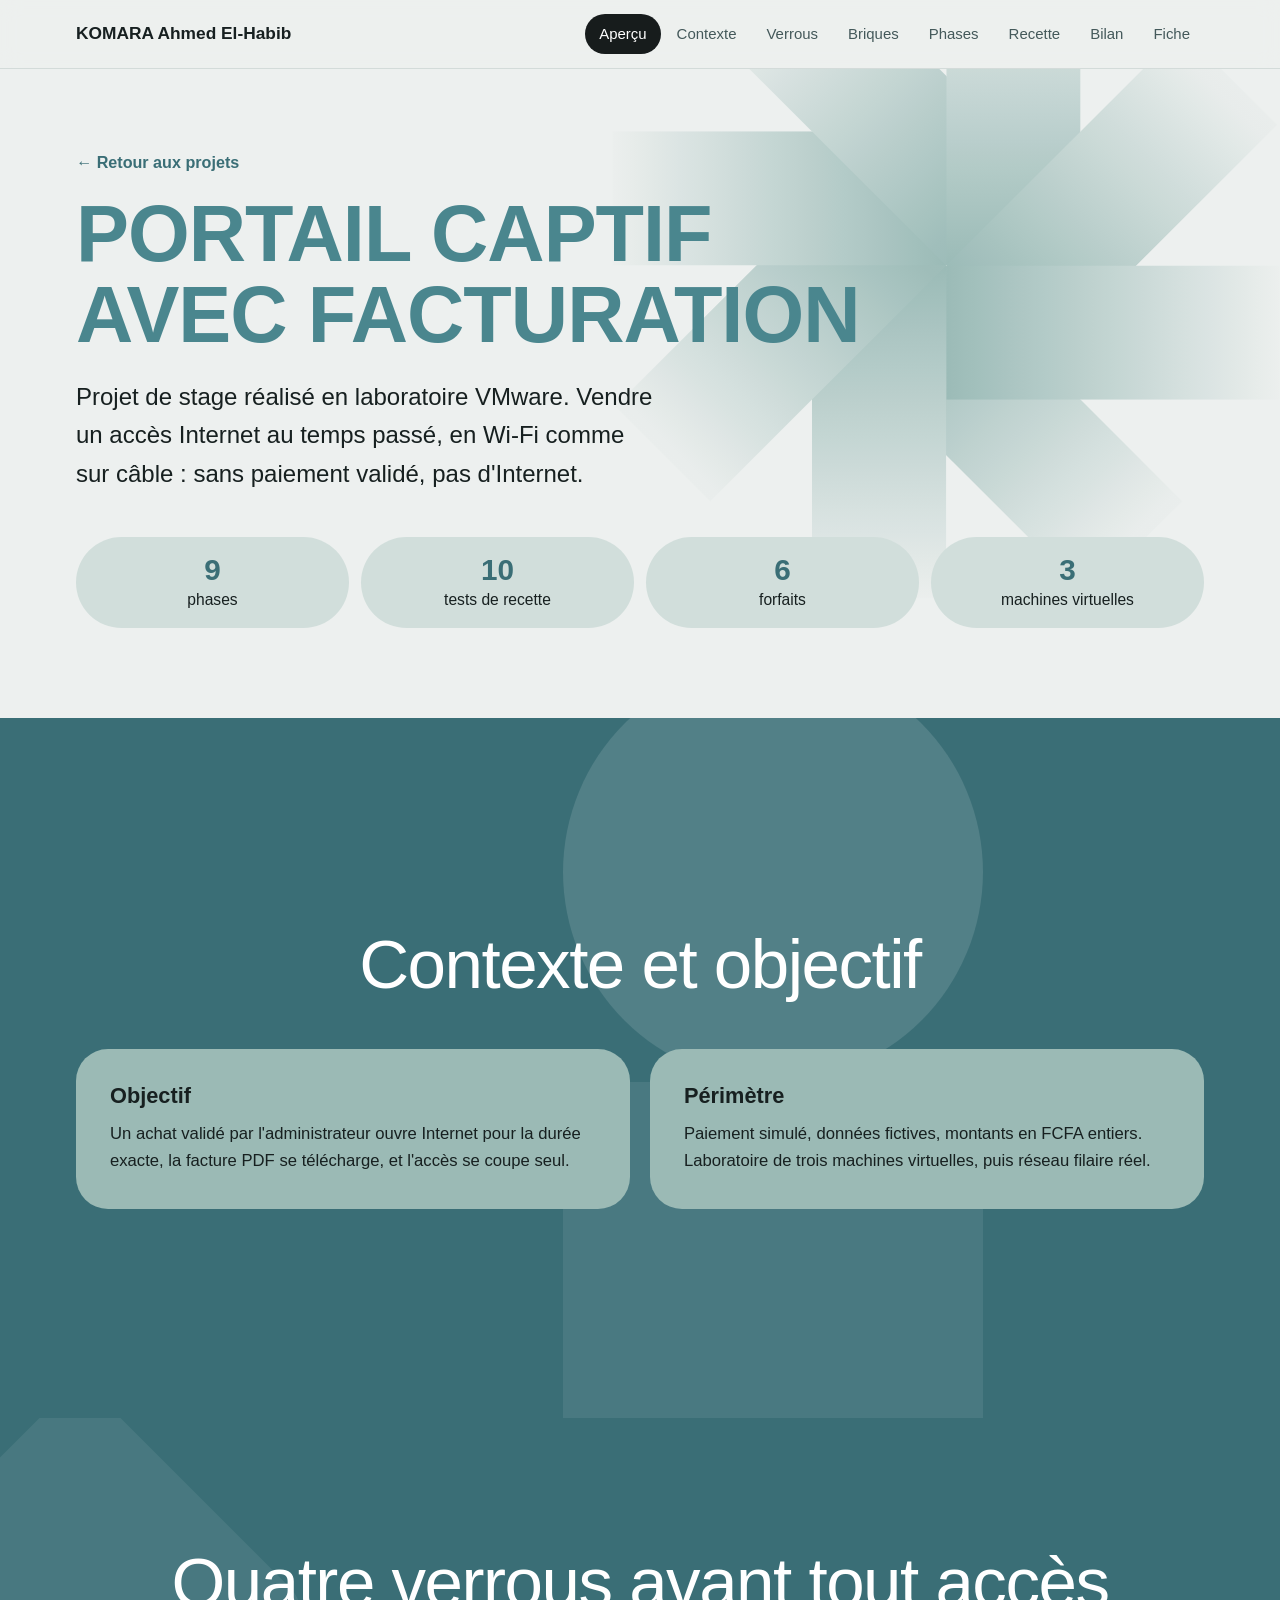
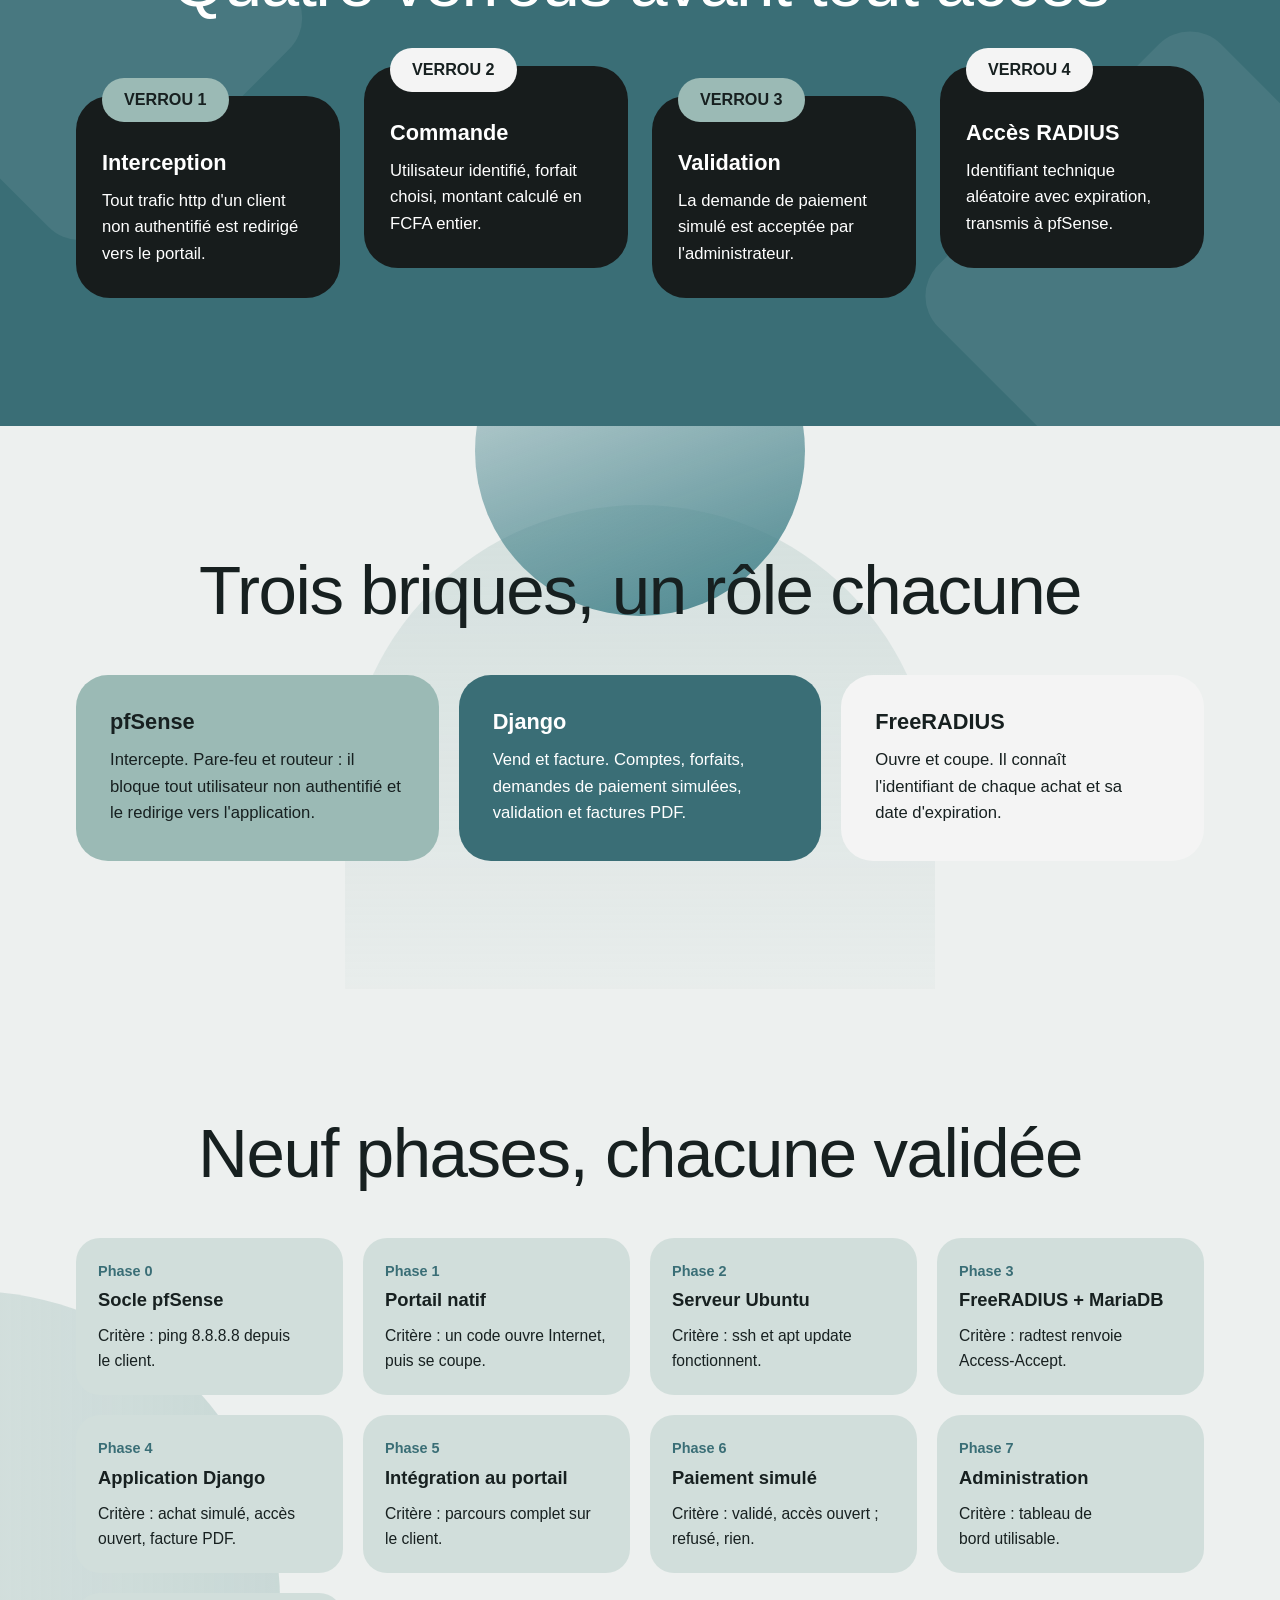
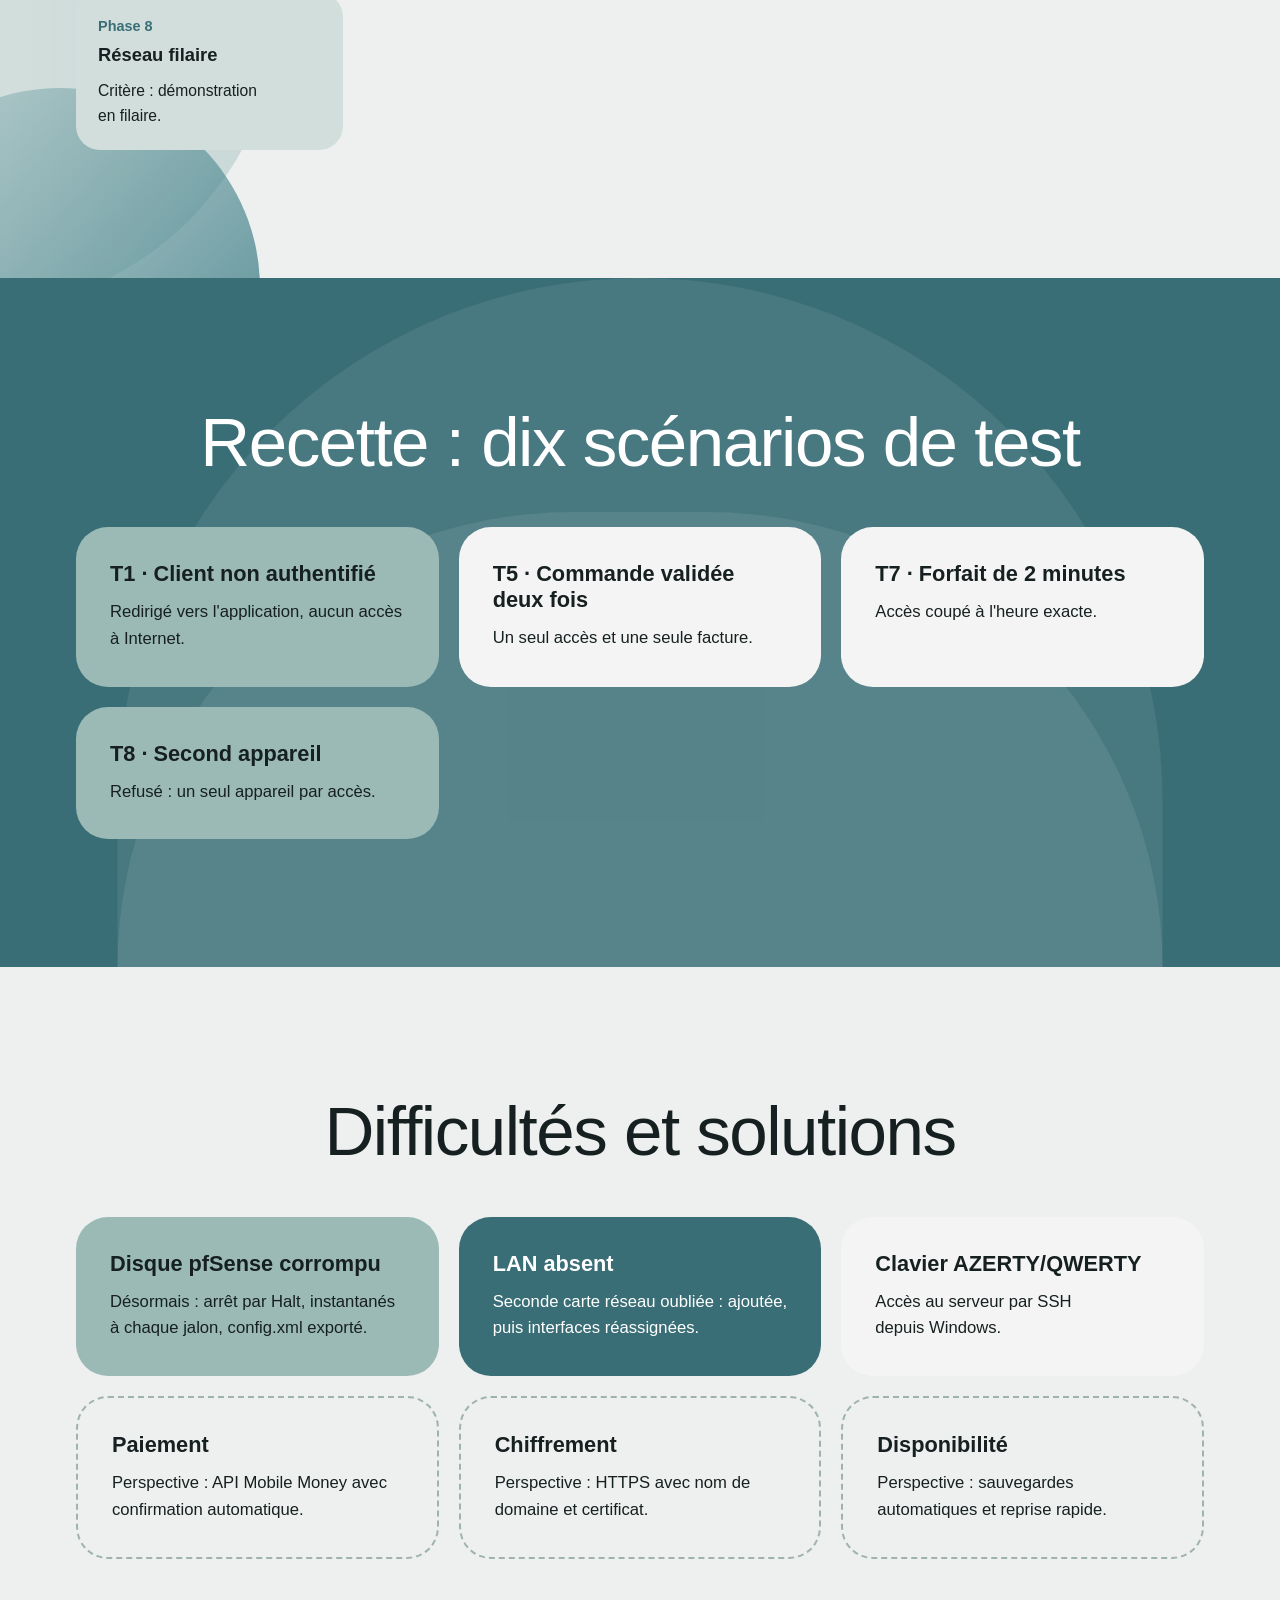
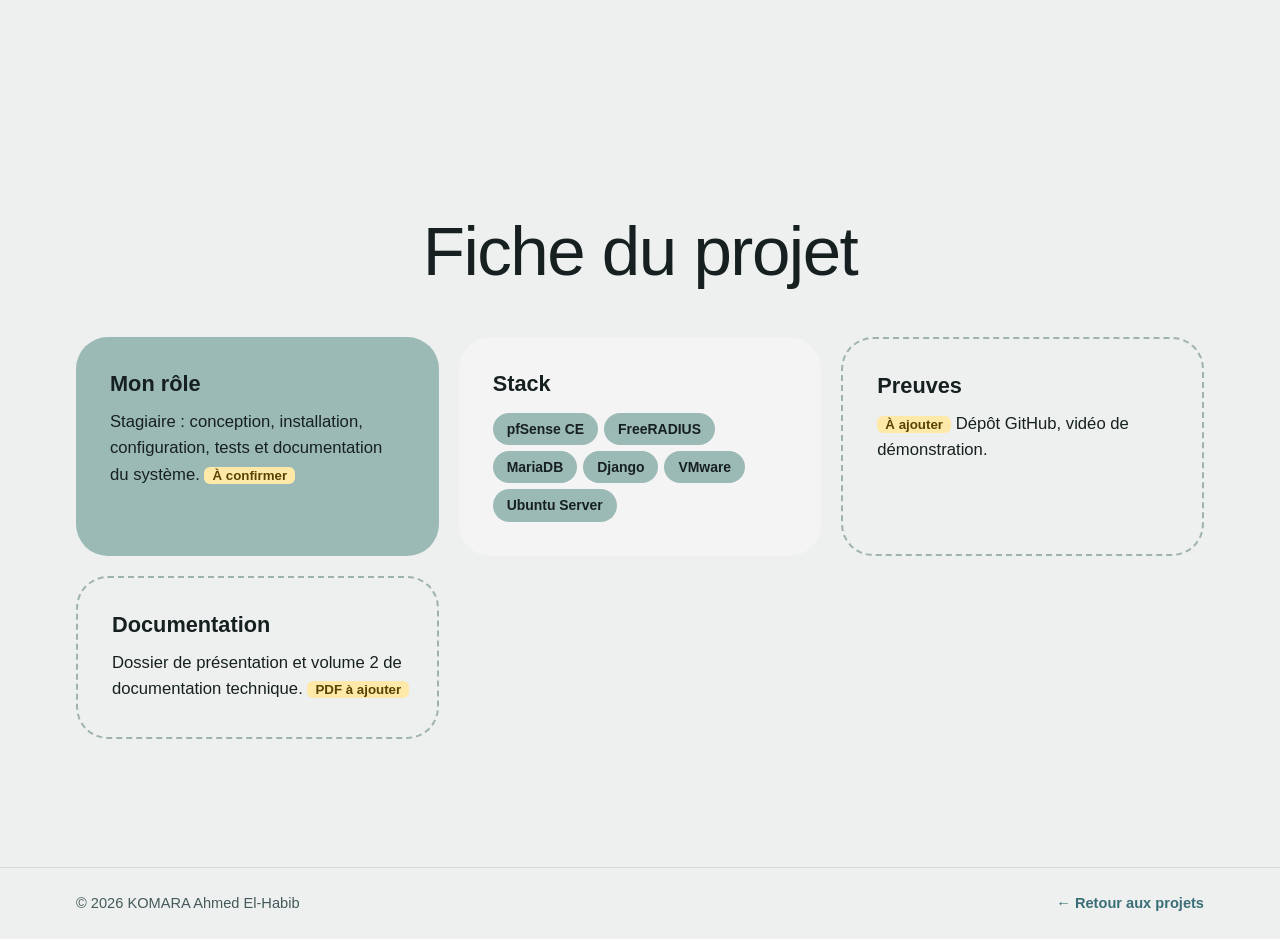
==== commit d6cdd131: "Add files via upload" ====
--- a/projet-portail-captif.html
+++ b/projet-portail-captif.html
@@ -16,12 +16,12 @@
 <header class="top"><div class="w">
 <a class="brand" href="index.html">KOMARA Ahmed El-Habib</a>
 <button class="mb" type="button" aria-expanded="false" aria-controls="nv">Menu</button>
-<nav id="nv" aria-label="Navigation principale"><ul>
-<li><a href="index.html#projets">Projets</a></li><li><a href="index.html#parcours">Parcours</a></li><li><a href="index.html#competences">Compétences</a></li><li><a href="index.html#preuves">Preuves</a></li><li><a href="index.html#apropos">À propos</a></li><li><a href="index.html#contact">Contact</a></li>
+<nav id="nv" aria-label="Parties du projet"><ul>
+<li><a href="#haut">Aperçu</a></li><li><a href="#contexte">Contexte</a></li><li><a href="#verrous">Verrous</a></li><li><a href="#briques">Briques</a></li><li><a href="#phases">Phases</a></li><li><a href="#recette">Recette</a></li><li><a href="#bilan">Bilan</a></li><li><a href="#fiche">Fiche</a></li>
 </ul></nav></div></header>
 
 <main id="main">
-<section class="ph">
+<section class="ph" id="haut">
 <img class="st" src="etoile.svg" alt="" width="900" height="810">
 <div class="w">
 <a class="crumb" href="index.html#projets">← Retour aux projets</a>
@@ -32,7 +32,7 @@
 </section>
 
 <section class="sec dark mid" id="contexte">
-<div class="dec s4" aria-hidden="true"><i class="a"></i><i class="b"></i><i class="c"></i><i class="d"></i></div>
+<div class="dec s4" aria-hidden="true"><i class="a"></i><i class="c"></i></div>
 <div class="w">
 <h2 class="t rv">Contexte et objectif</h2>
 <div class="cards c2">
@@ -42,7 +42,7 @@
 </section>
 
 <section class="sec dark" id="verrous">
-<div class="dec s8" aria-hidden="true"><i class="a"></i><i class="b"></i><i class="c"></i><i class="d"></i></div>
+<div class="dec s8" aria-hidden="true"><i class="a"></i><i class="b"></i></div>
 <div class="w">
 <h2 class="t rv">Quatre verrous avant tout accès</h2>
 <div class="rm">
@@ -54,7 +54,7 @@
 </section>
 
 <section class="sec" id="briques">
-<div class="dec s3" aria-hidden="true"><i class="a"></i><i class="b"></i><i class="c"></i><i class="d"></i><i class="e"></i></div>
+<div class="dec s3" aria-hidden="true"><i class="b"></i><i class="d"></i></div>
 <div class="w">
 <h2 class="t rv">Trois briques, un rôle chacune</h2>
 <div class="cards">
@@ -65,7 +65,7 @@
 </section>
 
 <section class="sec" id="phases">
-<div class="dec s6" aria-hidden="true"><i class="a"></i><i class="b"></i><i class="c"></i></div>
+<div class="dec s6" aria-hidden="true"><i class="b"></i><i class="c"></i></div>
 <div class="w">
 <h2 class="t rv">Neuf phases, chacune validée</h2>
 <div class="cards sm">
@@ -82,7 +82,7 @@
 </section>
 
 <section class="sec dark" id="recette">
-<div class="dec s11" aria-hidden="true"><i class="a"></i><i class="b"></i><i class="c"></i></div>
+<div class="dec s11" aria-hidden="true"><i class="a"></i><i class="b"></i></div>
 <div class="w">
 <h2 class="t rv">Recette : dix scénarios de test</h2>
 <div class="cards c2">
@@ -94,7 +94,6 @@
 </section>
 
 <section class="sec" id="bilan">
-<div class="dec s3" aria-hidden="true"><i class="a"></i><i class="b"></i><i class="c"></i></div>
 <div class="w">
 <h2 class="t rv">Difficultés et solutions</h2>
 <div class="cards">
@@ -121,6 +120,6 @@
 </section>
 </main>
 
-<footer class="ft"><div class="w"><span>© 2026 KOMARA Ahmed El-Habib</span><a href="index.html#projets">Retour aux projets</a></div></footer>
+<footer class="ft"><div class="w"><span>© 2026 KOMARA Ahmed El-Habib</span><a href="index.html#projets">← Retour aux projets</a></div></footer>
 </body>
 </html>
--- a/style.css
+++ b/style.css
@@ -5,11 +5,15 @@
 body{font-family:var(--f);background:var(--bg);color:var(--ink);line-height:1.6;font-size:clamp(15px,.35vw + 14px,17px);-webkit-font-smoothing:antialiased;overflow-x:clip}
 img,svg{display:block;max-width:100%}
 a{color:inherit}
+h1,h2,.lead{text-wrap:balance}
+p{text-wrap:pretty}
 :focus-visible{outline:3px solid var(--tl);outline-offset:3px;border-radius:6px}
 @keyframes up{from{opacity:0;transform:translateY(28px)}to{opacity:1;transform:none}}
+@keyframes rise{from{opacity:0;transform:translateY(55%);clip-path:inset(0 0 100% 0)}to{opacity:1;transform:none;clip-path:inset(0)}}
 @keyframes sg{from{opacity:0;transform:scale(.94)}to{opacity:1;transform:none}}
-@keyframes fl{0%,100%{translate:0 0}50%{translate:0 -16px}}
+@keyframes fl{0%,100%{translate:0 0}50%{translate:0 -10px}}
 @keyframes pg{to{transform:scaleX(1)}}
+@keyframes par{from{translate:0 34px}to{translate:0 -34px}}
 @supports(animation-timeline:scroll()){body::before{content:"";position:fixed;left:0;top:0;width:100%;height:3px;background:var(--tl);transform:scaleX(0);transform-origin:0 50%;z-index:40;animation:pg linear both;animation-timeline:scroll()}}
 .skip{position:absolute;left:-999px}
 .skip:focus{left:16px;top:12px;background:var(--dk);color:#fff;padding:8px 16px;border-radius:999px;z-index:50}
@@ -17,8 +21,8 @@
 .top{position:sticky;top:0;z-index:30;background:rgba(237,240,239,.94);backdrop-filter:blur(10px);border-bottom:1px solid #d3dbd9}
 .top .w{display:flex;align-items:center;justify-content:space-between;gap:12px;min-height:68px;flex-wrap:wrap}
 .brand{font-weight:700;text-decoration:none;font-size:1.02em}
-nav ul{list-style:none;display:flex;gap:4px;padding:0}
-nav a{display:block;text-decoration:none;font-size:.88em;padding:8px 16px;border-radius:999px;color:var(--mu);transition:background .25s,color .25s}
+nav ul{list-style:none;display:flex;gap:2px;padding:0}
+nav a{display:block;text-decoration:none;font-size:.88em;padding:8px 14px;border-radius:999px;color:var(--mu);transition:background .25s,color .25s}
 nav a:hover{background:var(--cd);color:var(--ink)}
 nav a[aria-current=true]{background:var(--dk);color:#fff}
 .mb{display:none;background:none;border:1.5px solid var(--ink);border-radius:999px;padding:8px 20px;font:inherit;font-size:.88em;font-weight:700;cursor:pointer;color:var(--ink)}
@@ -29,12 +33,12 @@
 .hero{position:relative;overflow:hidden;min-height:calc(100vh - 68px);min-height:calc(100svh - 68px);display:flex}
 .hero>.w{display:flex;flex-direction:column;justify-content:space-between;gap:clamp(28px,5vh,60px);padding-block:clamp(40px,10vh,100px) clamp(24px,4vh,40px)}
 .hero .w>*{animation:up .9s var(--ez) both}
-.hero .w>:nth-child(2){animation-delay:.14s}
-.hero .w>:nth-child(3){animation-delay:.28s}
-.st{position:absolute;right:0;top:0;height:100%;width:auto;max-width:none;pointer-events:none;z-index:0;animation:sg 1.6s var(--ez) both,fl 14s ease-in-out 1.6s infinite}
-.st2{position:absolute;left:50%;bottom:-300px;height:760px;width:auto;max-width:none;transform:translateX(-45%) scaleY(-1);pointer-events:none;z-index:0;animation:fl 16s ease-in-out infinite}
+.hero .w>:nth-child(2){animation-delay:.16s}
+.hero .w>:nth-child(3){animation-delay:.3s}
+.st{position:absolute;right:0;top:0;height:100%;width:auto;max-width:none;pointer-events:none;z-index:0;animation:sg 1.5s var(--ez) both,fl 16s ease-in-out 1.5s infinite}
+.st2{position:absolute;left:50%;bottom:-300px;height:760px;width:auto;max-width:none;transform:translateX(-45%) scaleY(-1);pointer-events:none;z-index:0}
 .wl{font-size:clamp(20px,2.8vw,34px)}
-.hero h1{font-size:clamp(28px,6.6vw,88px);line-height:1;font-weight:700;letter-spacing:-1px;color:var(--tl);text-transform:uppercase;margin-top:clamp(14px,3vh,28px);white-space:nowrap}
+.hero h1{font-size:clamp(28px,6.6vw,88px);line-height:1.05;font-weight:700;letter-spacing:-1px;color:var(--tl);text-transform:uppercase;margin-top:clamp(14px,3vh,28px);white-space:nowrap;animation:rise 1.1s var(--ez) .1s both}
 .by{font-size:clamp(17px,1.6vw,21px)}
 .by b{color:var(--tl);font-weight:700;margin-left:8px}
 .act{display:flex;gap:12px;flex-wrap:wrap;margin-top:24px}
@@ -45,35 +49,22 @@
 .dark{background:var(--td);color:#fff}
 .dark p{color:#f0f6f5}
 .dec{position:absolute;inset:0;pointer-events:none;overflow:hidden;z-index:0}
-.dec i{position:absolute;display:block;animation:fl 13s ease-in-out infinite}
-.dec i:nth-child(2){animation-duration:17s;animation-delay:-5s}
-.dec i:nth-child(3){animation-duration:15s;animation-delay:-9s}
-.dec i:nth-child(4){animation-duration:19s;animation-delay:-3s}
-.dec i:nth-child(5){animation-duration:21s;animation-delay:-11s}
-.s2 .a{left:50%;top:-30px;bottom:0;width:min(520px,80vw);transform:translateX(-50%);border-radius:999px 999px 0 0;background:linear-gradient(rgba(255,255,255,.12),rgba(255,255,255,.02))}
-.s2 .b{left:50%;top:24%;bottom:0;width:min(520px,80vw);transform:translateX(-50%);border-radius:999px 999px 0 0;background:linear-gradient(rgba(155,187,183,.32),rgba(155,187,183,.06))}
+.dec i{position:absolute;display:block}
+@supports(animation-timeline:view()){.dec i{animation:par linear both;animation-timeline:view()}}
+.s2 .a{left:50%;top:-30px;bottom:0;width:min(520px,80vw);transform:translateX(-50%);border-radius:999px 999px 0 0;background:linear-gradient(rgba(255,255,255,.13),rgba(255,255,255,.03))}
 .s2 .c,.s2 .d{left:50%;top:46%;width:min(300px,52vw);aspect-ratio:1;transform:translateX(-50%);border-radius:50%}
-.s2 .c{background:linear-gradient(rgba(255,255,255,.2),rgba(255,255,255,.1));clip-path:inset(0 0 45% 0)}
+.s2 .c{background:rgba(255,255,255,.16);clip-path:inset(0 0 45% 0)}
 .s2 .d{background:linear-gradient(135deg,rgba(155,187,183,.3),rgba(40,92,100,.95));clip-path:inset(55% 0 0 0)}
-.s3 .a{left:50%;top:0;bottom:0;width:min(590px,88vw);transform:translateX(-50%);background:linear-gradient(rgba(155,187,183,.3),rgba(155,187,183,0))}
-.s3 .b{left:50%;top:14%;bottom:0;width:min(590px,88vw);transform:translateX(-50%);border-radius:999px 999px 0 0;background:linear-gradient(rgba(155,187,183,.26),rgba(155,187,183,.08))}
-.s3 .c{left:50%;top:42%;bottom:0;width:min(590px,88vw);transform:translateX(-50%);border-radius:999px 999px 0 0;background:linear-gradient(rgba(155,187,183,.46),rgba(155,187,183,.14))}
+.s3 .b{left:50%;top:14%;bottom:0;width:min(590px,88vw);transform:translateX(-50%);border-radius:999px 999px 0 0;background:linear-gradient(rgba(155,187,183,.3),rgba(155,187,183,.06))}
 .s3 .d{left:50%;top:-140px;width:min(330px,56vw);aspect-ratio:1;transform:translateX(-50%);border-radius:50%;background:linear-gradient(160deg,rgba(74,134,142,.15),var(--tl))}
-.s3 .e{left:50%;bottom:-180px;width:min(330px,56vw);aspect-ratio:1;transform:translateX(-50%);border-radius:50%;background:linear-gradient(200deg,rgba(74,134,142,.1),var(--tl))}
-.s4 .a{left:44%;top:-8%;width:min(420px,62vw);aspect-ratio:1;border-radius:50%;background:linear-gradient(145deg,rgba(255,255,255,.2),rgba(255,255,255,.06))}
-.s4 .b{right:0;top:0;width:min(420px,38%);height:52%;background:linear-gradient(rgba(255,255,255,.1),rgba(255,255,255,.04))}
-.s4 .c{left:44%;bottom:0;width:min(420px,38%);height:48%;background:linear-gradient(rgba(255,255,255,.04),rgba(255,255,255,.12))}
-.s4 .d{right:-8%;bottom:-20%;width:min(420px,60vw);aspect-ratio:1;border-radius:50%;background:rgba(255,255,255,.06)}
-.s6 .a{left:-300px;top:8%;width:600px;aspect-ratio:1;border-radius:50%;background:linear-gradient(90deg,rgba(155,187,183,.08),rgba(155,187,183,.26))}
-.s6 .b{left:-340px;top:42%;width:620px;aspect-ratio:1;border-radius:50%;background:linear-gradient(90deg,rgba(155,187,183,.2),rgba(155,187,183,.48))}
+.s4 .a{left:44%;top:-8%;width:min(420px,62vw);aspect-ratio:1;border-radius:50%;background:rgba(255,255,255,.12)}
+.s4 .c{left:44%;bottom:0;width:min(420px,38%);height:48%;background:rgba(255,255,255,.08)}
+.s6 .b{left:-340px;top:34%;width:620px;aspect-ratio:1;border-radius:50%;background:linear-gradient(90deg,rgba(155,187,183,.2),rgba(155,187,183,.44))}
 .s6 .c{left:-140px;bottom:-210px;width:400px;aspect-ratio:1;border-radius:50%;background:linear-gradient(135deg,rgba(74,134,142,.15),var(--tl))}
-.s8 .a{left:-90px;top:30px;width:340px;aspect-ratio:1;border-radius:44px;rotate:45deg;background:linear-gradient(135deg,rgba(255,255,255,.12),rgba(255,255,255,.04))}
-.s8 .b{right:-110px;bottom:-70px;width:400px;aspect-ratio:1;border-radius:44px;rotate:45deg;background:linear-gradient(135deg,rgba(255,255,255,.12),rgba(255,255,255,.04))}
-.s8 .c{left:36%;top:-150px;width:330px;aspect-ratio:1;border-radius:44px;rotate:45deg;background:rgba(255,255,255,.06)}
-.s8 .d{left:14%;bottom:-30px;width:300px;height:140px;background:rgba(255,255,255,.07)}
-.s11 .a{left:50%;top:0;bottom:0;width:min(1045px,130vw);transform:translateX(-50%);border-radius:999px 999px 0 0;background:linear-gradient(rgba(255,255,255,.1),rgba(255,255,255,.03))}
-.s11 .b{left:50%;top:34%;bottom:0;width:min(1045px,130vw);transform:translateX(-50%);border-radius:999px 999px 0 0;background:linear-gradient(rgba(155,187,183,.26),rgba(155,187,183,.1))}
-.s11 .c{left:50%;top:80%;bottom:-20%;width:min(760px,100vw);transform:translateX(-50%);border-radius:999px 999px 0 0;background:rgba(155,187,183,.32)}
+.s8 .a{left:-90px;top:30px;width:340px;aspect-ratio:1;border-radius:44px;rotate:45deg;background:rgba(255,255,255,.07)}
+.s8 .b{right:-110px;bottom:-70px;width:400px;aspect-ratio:1;border-radius:44px;rotate:45deg;background:rgba(255,255,255,.07)}
+.s11 .a{left:50%;top:0;bottom:0;width:min(1045px,130vw);transform:translateX(-50%);border-radius:999px 999px 0 0;background:rgba(255,255,255,.07)}
+.s11 .b{left:50%;top:34%;bottom:0;width:min(1045px,130vw);transform:translateX(-50%);border-radius:999px 999px 0 0;background:rgba(155,187,183,.17)}
 .mid{display:flex;align-items:center;min-height:clamp(440px,60vw,700px)}
 h2.t{font-size:clamp(32px,5.4vw,72px);line-height:1.06;font-weight:400;letter-spacing:-1.5px;text-align:center;margin-bottom:clamp(28px,4vw,48px)}
 h2.t b,h2.l b,.cta h2 b{font-weight:700}
@@ -103,13 +94,12 @@
 .kf .card.tl{margin-top:32px}
 .cp{display:grid;grid-template-columns:minmax(0,1fr) minmax(0,1.5fr);gap:clamp(24px,4vw,56px);align-items:stretch}
 .arch{position:relative;min-height:clamp(340px,48vw,540px)}
-.arch i{position:absolute;display:block;animation:none}
+.arch i{position:absolute;display:block}
 .arch .p{left:0;right:12px;top:0;bottom:0;border-radius:999px 999px 0 0;background:linear-gradient(#dfe8e6,rgba(237,240,239,0))}
-.arch .q{left:0;right:12px;top:22%;bottom:0;border-radius:999px 999px 0 0;background:linear-gradient(rgba(155,187,183,.45),rgba(155,187,183,.12))}
 .arch .r,.arch .t{left:50%;bottom:5%;width:58%;aspect-ratio:1;border-radius:50%;margin-left:-33%}
 .arch .r{background:linear-gradient(rgba(201,220,217,.9),rgba(155,187,183,.9));clip-path:inset(0 0 46% 0)}
 .arch .t{background:linear-gradient(200deg,var(--cd),var(--tl));clip-path:inset(54% 0 0 0)}
-.arch h2{position:absolute;left:0;right:12px;top:40%;transform:translateY(-50%);text-align:center;font-size:clamp(28px,4.2vw,58px);line-height:1;font-weight:400;letter-spacing:-1.5px;hyphens:none;word-break:normal;overflow-wrap:normal}
+.arch h2{position:absolute;left:0;right:12px;top:40%;transform:translateY(-50%);text-align:center;font-size:clamp(28px,4.2vw,58px);line-height:1;font-weight:400;letter-spacing:-1.5px}
 .rows{list-style:none;padding:0;align-self:center}
 .rows li{display:grid;grid-template-columns:minmax(120px,175px) minmax(20px,70px) 1fr;gap:14px;align-items:start;padding:15px 0}
 .lab{background:var(--cd);font-weight:700;border-radius:999px;text-align:center;padding:9px 12px;font-size:.95em;transition:background .3s,color .3s}
@@ -123,7 +113,7 @@
 .lb{position:absolute;top:-18px;left:26px;background:var(--sg);color:var(--ink);font-weight:700;border-radius:999px;padding:9px 22px;font-size:.95em}
 @media(min-width:900px){.rm .card:nth-child(even){translate:0 -30px}.rm .card:nth-child(even) .lb{background:var(--wh)}}
 .team{display:flex;flex-direction:column;align-items:center;text-align:center;gap:18px}
-.ph1{width:clamp(170px,22vw,230px);aspect-ratio:23/25;border-radius:64px;background:linear-gradient(145deg,var(--cd),var(--sg));color:var(--td);display:flex;align-items:center;justify-content:center;font-size:clamp(60px,8vw,84px);font-weight:700;box-shadow:0 0 0 10px rgba(255,255,255,.12)}
+.ph1{width:clamp(170px,22vw,230px);aspect-ratio:23/25;border-radius:64px;background:linear-gradient(145deg,var(--cd),var(--sg));color:var(--td);display:flex;align-items:center;justify-content:center;font-size:clamp(60px,8vw,84px);font-weight:700}
 .np{background:var(--sg);color:var(--ink);font-weight:700;border-radius:999px;padding:14px 30px;font-size:1.1em}
 .it{font-style:italic;max-width:420px}
 .stats{display:grid;grid-template-columns:repeat(auto-fit,minmax(min(100%,150px),1fr));gap:12px;margin-top:clamp(28px,4vw,44px)}
@@ -136,11 +126,12 @@
 .cl b{font-size:1.1em;overflow-wrap:anywhere}
 .ft{padding:24px 0;font-size:.86em;color:var(--mu);border-top:1px solid #d3dbd9}
 .ft .w{display:flex;justify-content:space-between;gap:12px;flex-wrap:wrap}
+.ft a{text-decoration:none;font-weight:700;color:var(--td)}
 .ph{position:relative;overflow:hidden;padding:clamp(48px,8vw,80px) 0 clamp(56px,8vw,90px)}
 .ph .w>*{animation:up .9s var(--ez) both}
 .ph .w>:nth-child(3){animation-delay:.14s}
 .ph .w>:nth-child(4){animation-delay:.26s}
-.ph h1{font-size:clamp(32px,6.2vw,82px);line-height:1;font-weight:700;letter-spacing:-1px;color:var(--tl);text-transform:uppercase;margin:18px 0 22px}
+.ph h1{font-size:clamp(32px,6.2vw,82px);line-height:1.02;font-weight:700;letter-spacing:-1px;color:var(--tl);text-transform:uppercase;margin:18px 0 22px}
 .ph .lead{text-align:left;margin:0;font-weight:400;font-size:clamp(18px,2vw,24px);max-width:640px}
 .crumb{display:inline-block;font-size:.95em;color:var(--td);font-weight:700;text-decoration:none}
 .todo{background:#ffe9a8;color:#5a4200;border-radius:6px;padding:1px 8px;font-size:.8em;font-weight:700}
@@ -148,7 +139,8 @@
 .js .rv{opacity:0;transform:translateY(30px) scale(.985);transition:opacity .8s var(--ez),transform .8s var(--ez)}
 .js .rv.in{opacity:1;transform:none}
 .rv:nth-child(2){transition-delay:.1s}.rv:nth-child(3){transition-delay:.2s}.rv:nth-child(4){transition-delay:.3s}.rv:nth-child(5){transition-delay:.4s}.rv:nth-child(6){transition-delay:.5s}.rv:nth-child(n+7){transition-delay:.6s}
-@media(max-width:900px){.kf,.cp{grid-template-columns:1fr}.arch{min-height:320px}.mb{display:block}nav{order:3;flex-basis:100%;display:none}nav.open{display:block}nav ul{flex-direction:column;padding:6px 0 14px}nav a{padding:13px 16px;font-size:1em}}
+@media(max-width:1080px){.mb{display:block}nav{order:3;flex-basis:100%;display:none}nav.open{display:block}nav ul{flex-direction:column;padding:6px 0 14px}nav a{padding:13px 16px;font-size:1em}}
+@media(max-width:900px){.kf,.cp{grid-template-columns:1fr}.arch{min-height:320px}}
 @media(max-width:720px){.hero,.hero>.w{min-height:0}.hero>.w{gap:34px}.hero h1{white-space:normal;font-size:clamp(34px,11.5vw,56px)}.st{height:62%;opacity:.55}.rows li{grid-template-columns:1fr;gap:8px}.dot{display:none}.st2{height:480px;bottom:-240px}.cta{min-height:0}.act .pill{flex:1 1 100%}}
 @media(prefers-reduced-motion:reduce){html{scroll-behavior:auto}*,::before,::after{animation:none!important;transition:none!important}.js .rv{opacity:1;transform:none}}
 @media print{.top,.st,.st2,.dec,.skip,.mb{display:none}.sec,.hero{min-height:0;padding:24px 0}}
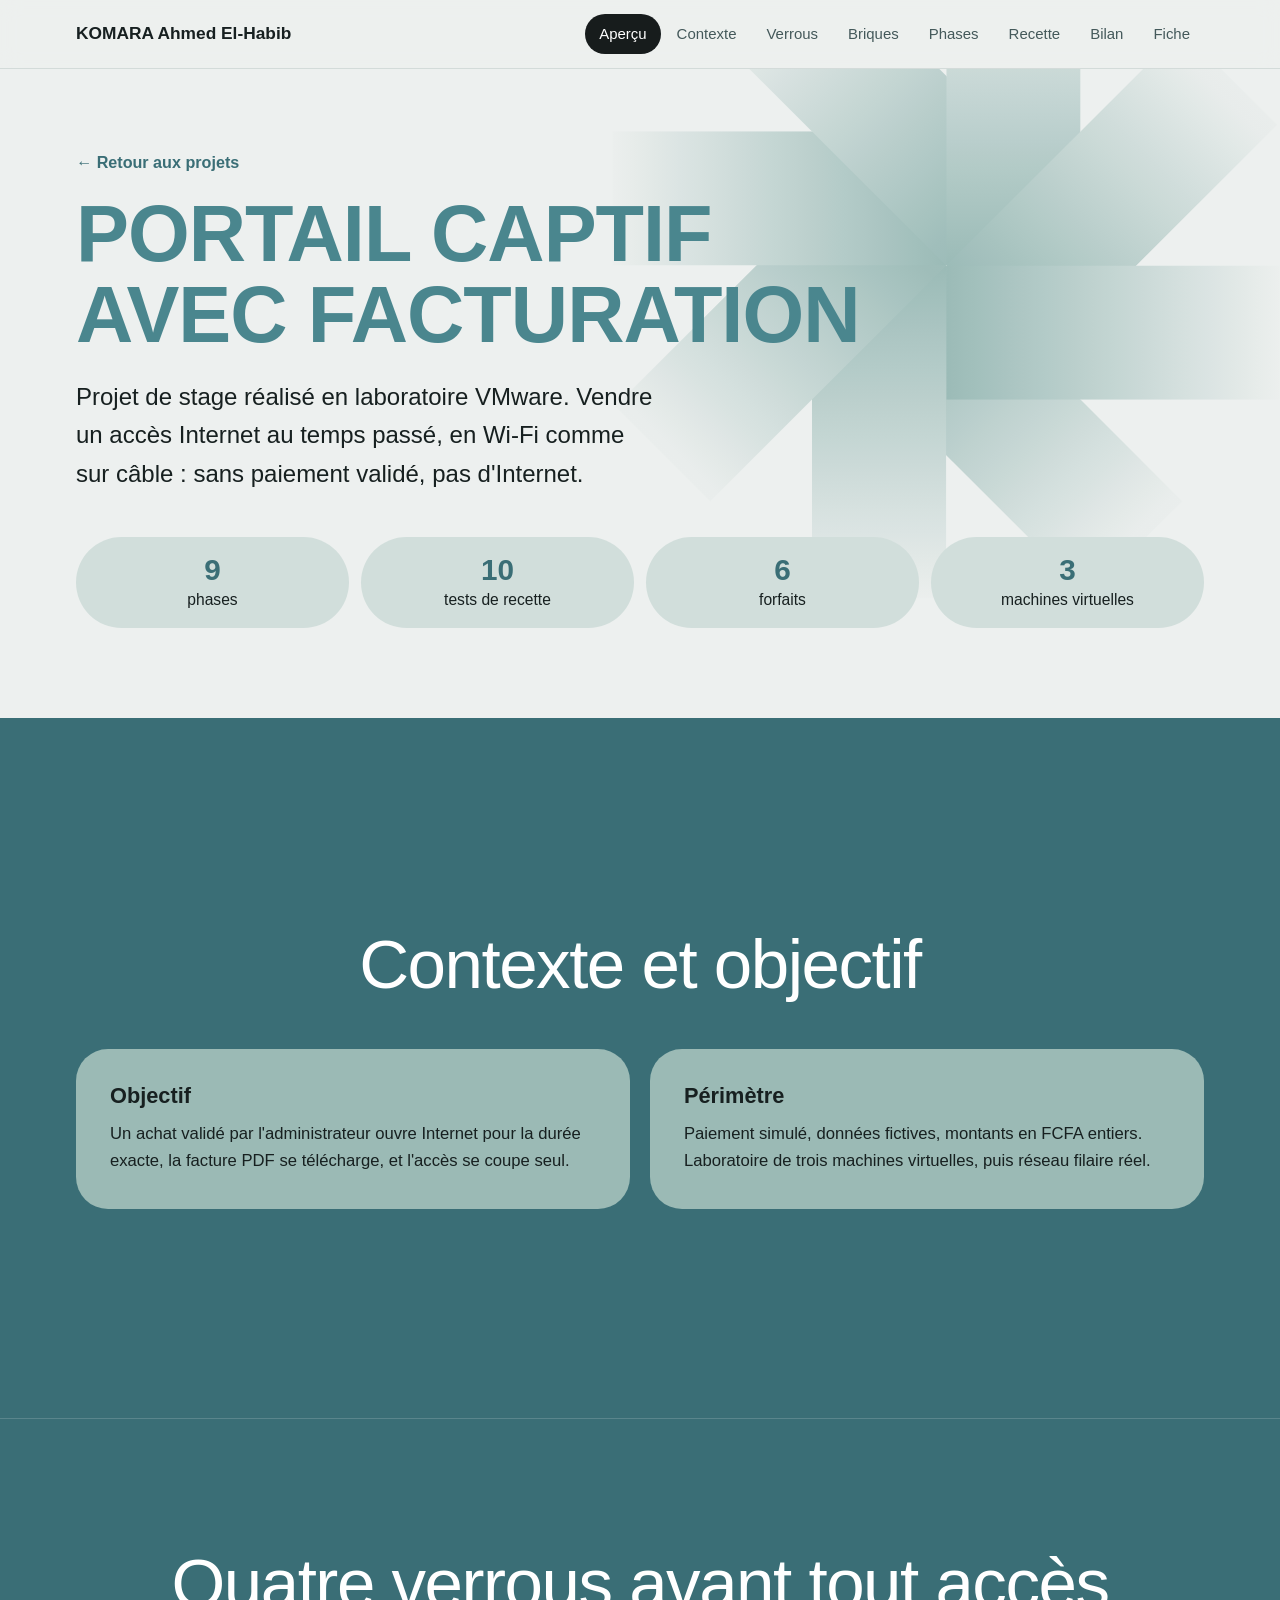
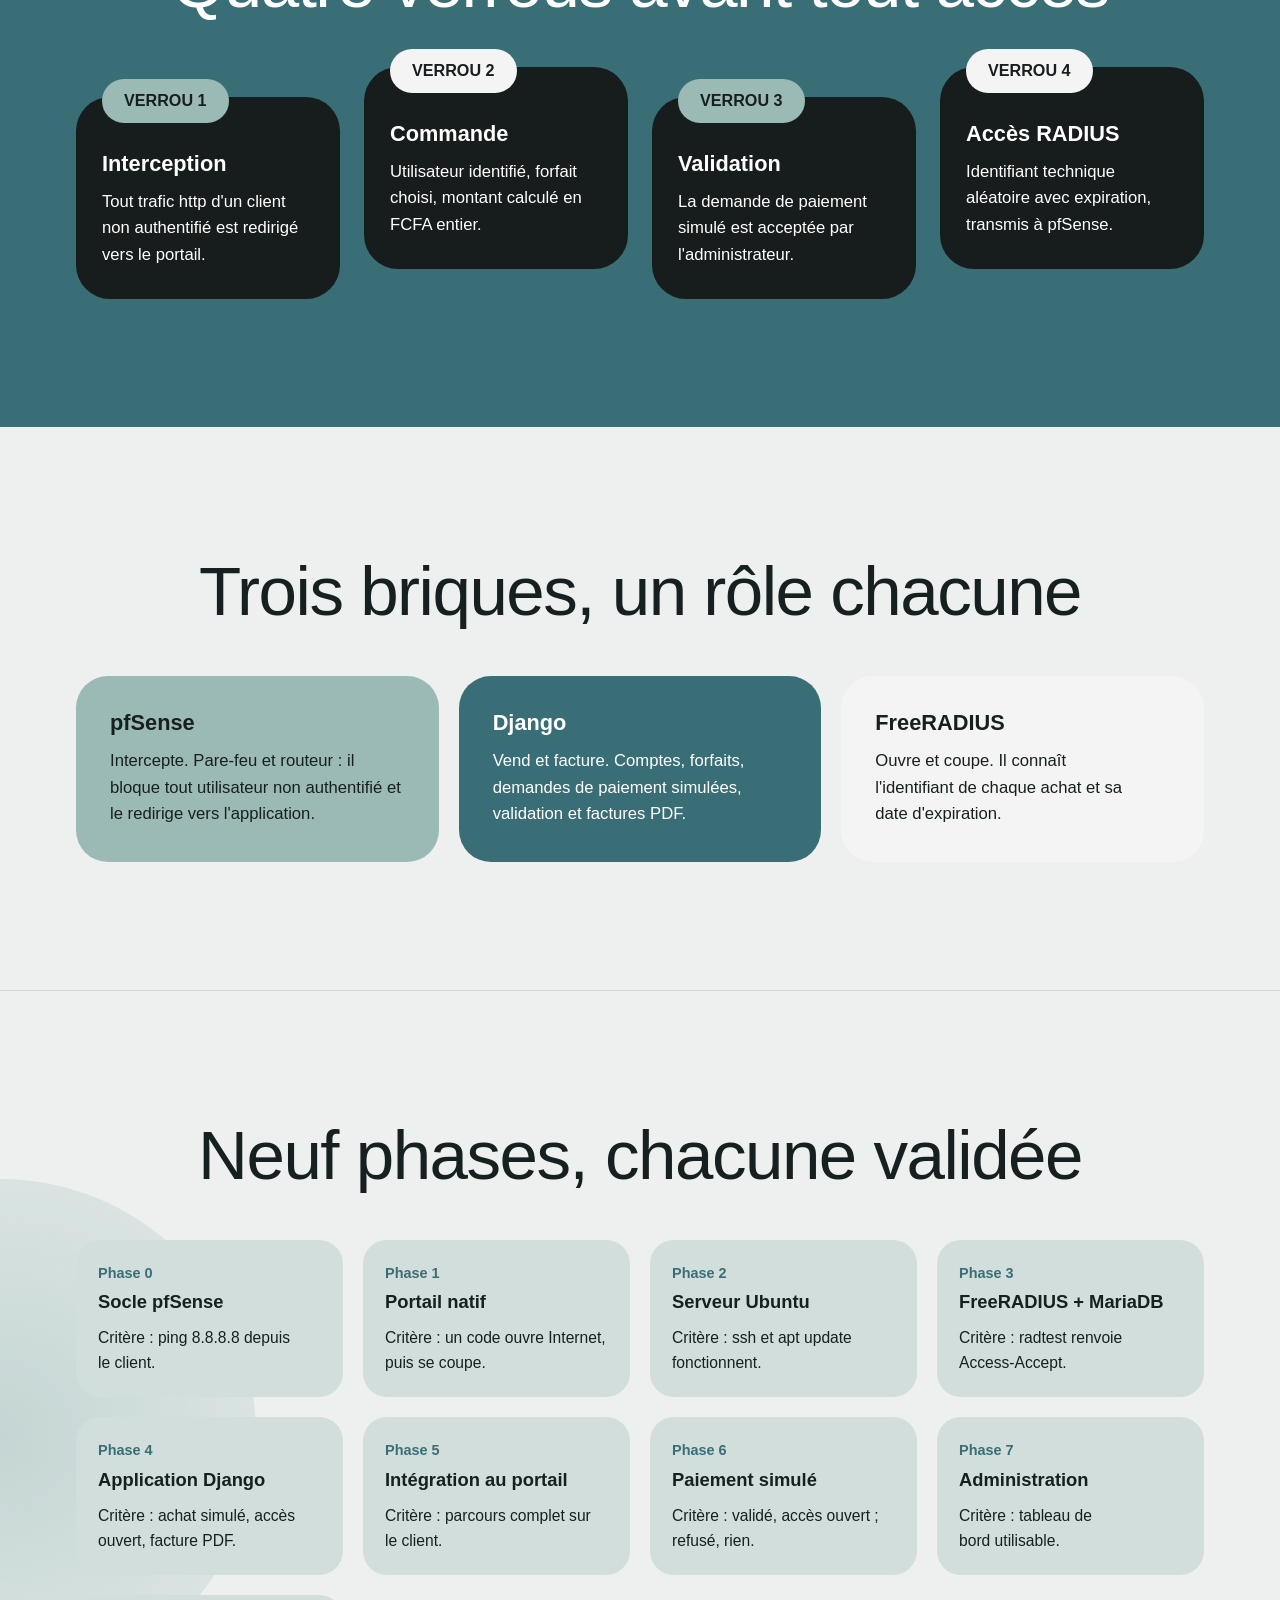
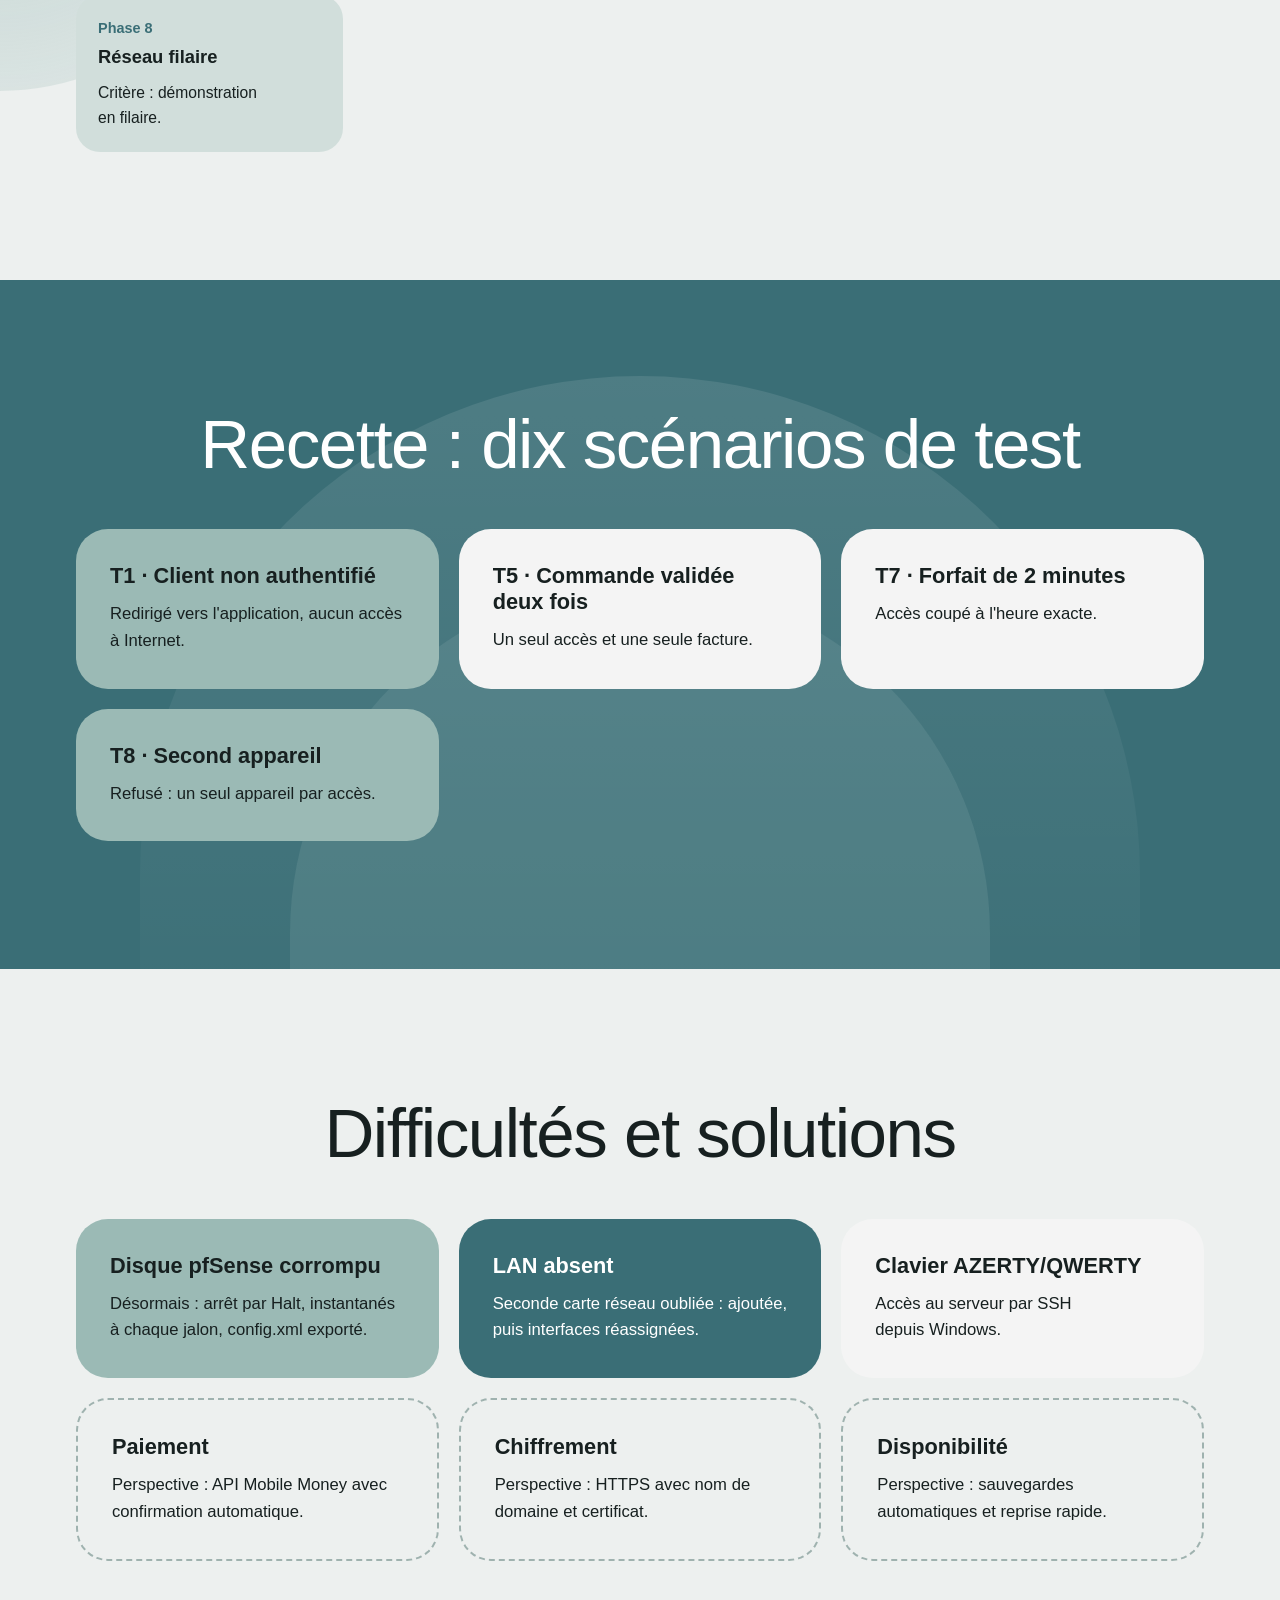
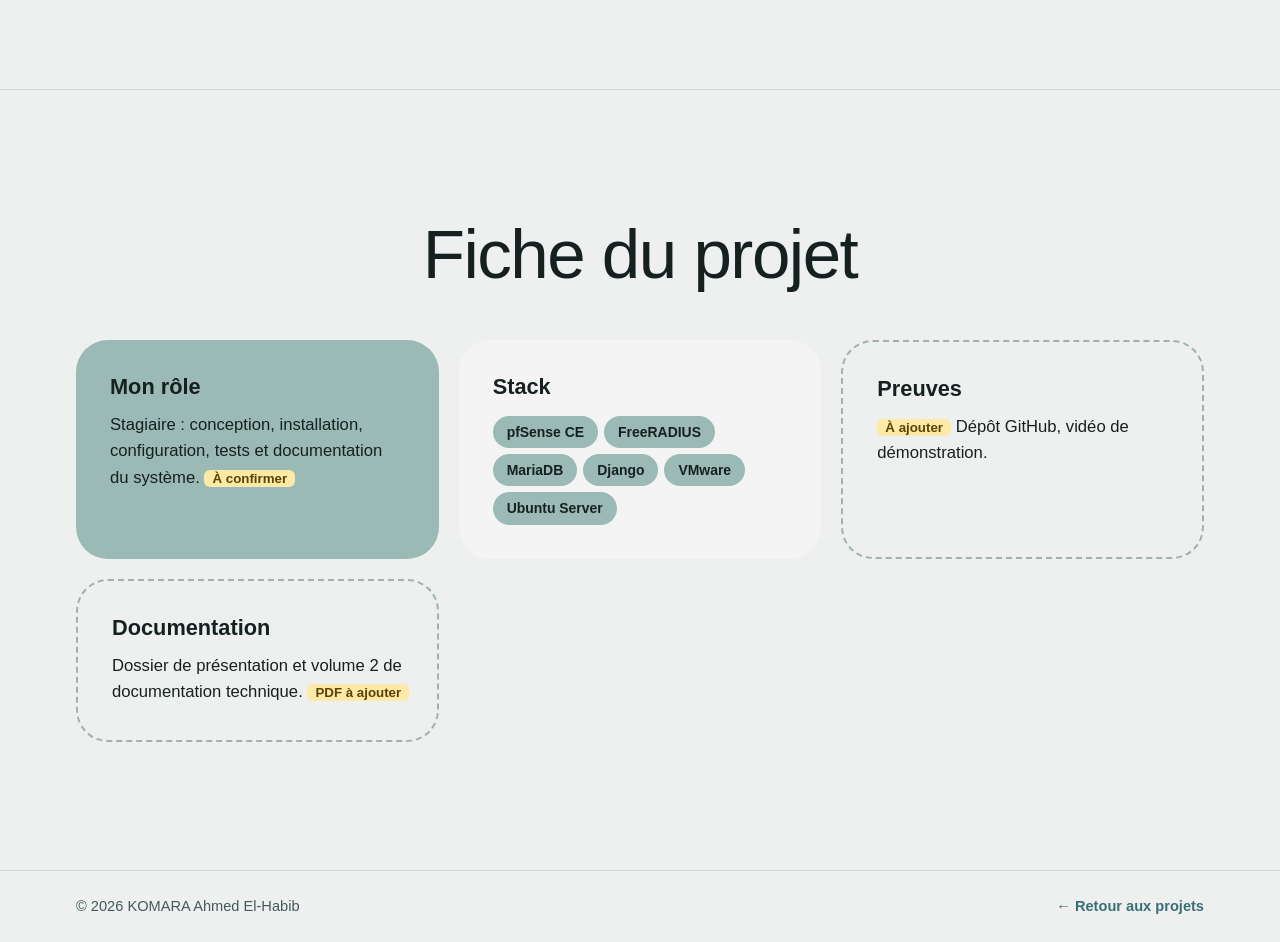
==== commit 94abaf19: "Add files via upload" ====
--- a/projet-portail-captif.html
+++ b/projet-portail-captif.html
@@ -32,7 +32,6 @@
 </section>
 
 <section class="sec dark mid" id="contexte">
-<div class="dec s4" aria-hidden="true"><i class="a"></i><i class="c"></i></div>
 <div class="w">
 <h2 class="t rv">Contexte et objectif</h2>
 <div class="cards c2">
@@ -42,7 +41,6 @@
 </section>
 
 <section class="sec dark" id="verrous">
-<div class="dec s8" aria-hidden="true"><i class="a"></i><i class="b"></i></div>
 <div class="w">
 <h2 class="t rv">Quatre verrous avant tout accès</h2>
 <div class="rm">
@@ -54,7 +52,6 @@
 </section>
 
 <section class="sec" id="briques">
-<div class="dec s3" aria-hidden="true"><i class="b"></i><i class="d"></i></div>
 <div class="w">
 <h2 class="t rv">Trois briques, un rôle chacune</h2>
 <div class="cards">
@@ -65,7 +62,7 @@
 </section>
 
 <section class="sec" id="phases">
-<div class="dec s6" aria-hidden="true"><i class="b"></i><i class="c"></i></div>
+<div class="dec hc rv" aria-hidden="true"><i class="a"></i></div>
 <div class="w">
 <h2 class="t rv">Neuf phases, chacune validée</h2>
 <div class="cards sm">
@@ -82,7 +79,7 @@
 </section>
 
 <section class="sec dark" id="recette">
-<div class="dec s11" aria-hidden="true"><i class="a"></i><i class="b"></i></div>
+<div class="dec tr rv" aria-hidden="true"><i class="a"></i><i class="b"></i></div>
 <div class="w">
 <h2 class="t rv">Recette : dix scénarios de test</h2>
 <div class="cards c2">
--- a/style.css
+++ b/style.css
@@ -13,7 +13,6 @@
 @keyframes sg{from{opacity:0;transform:scale(.94)}to{opacity:1;transform:none}}
 @keyframes fl{0%,100%{translate:0 0}50%{translate:0 -10px}}
 @keyframes pg{to{transform:scaleX(1)}}
-@keyframes par{from{translate:0 34px}to{translate:0 -34px}}
 @supports(animation-timeline:scroll()){body::before{content:"";position:fixed;left:0;top:0;width:100%;height:3px;background:var(--tl);transform:scaleX(0);transform-origin:0 50%;z-index:40;animation:pg linear both;animation-timeline:scroll()}}
 .skip{position:absolute;left:-999px}
 .skip:focus{left:16px;top:12px;background:var(--dk);color:#fff;padding:8px 16px;border-radius:999px;z-index:50}
@@ -36,7 +35,7 @@
 .hero .w>:nth-child(2){animation-delay:.16s}
 .hero .w>:nth-child(3){animation-delay:.3s}
 .st{position:absolute;right:0;top:0;height:100%;width:auto;max-width:none;pointer-events:none;z-index:0;animation:sg 1.5s var(--ez) both,fl 16s ease-in-out 1.5s infinite}
-.st2{position:absolute;left:50%;bottom:-300px;height:760px;width:auto;max-width:none;transform:translateX(-45%) scaleY(-1);pointer-events:none;z-index:0}
+.st2{position:absolute;left:50%;bottom:-300px;height:760px;width:auto;max-width:none;transform:translateX(-54%) scaleY(-1);pointer-events:none;z-index:0}
 .wl{font-size:clamp(20px,2.8vw,34px)}
 .hero h1{font-size:clamp(28px,6.6vw,88px);line-height:1.05;font-weight:700;letter-spacing:-1px;color:var(--tl);text-transform:uppercase;margin-top:clamp(14px,3vh,28px);white-space:nowrap;animation:rise 1.1s var(--ez) .1s both}
 .by{font-size:clamp(17px,1.6vw,21px)}
@@ -46,25 +45,20 @@
 .ib small{display:block;font-size:.86em}
 .ib b{font-size:1.1em}
 .sec{position:relative;padding:clamp(72px,11vw,128px) 0;overflow:hidden}
+.sec:not(.dark)+.sec:not(.dark){border-top:1px solid #d3dbd9}
 .dark{background:var(--td);color:#fff}
+.dark+.dark{border-top:1px solid rgba(255,255,255,.16)}
 .dark p{color:#f0f6f5}
 .dec{position:absolute;inset:0;pointer-events:none;overflow:hidden;z-index:0}
 .dec i{position:absolute;display:block}
-@supports(animation-timeline:view()){.dec i{animation:par linear both;animation-timeline:view()}}
-.s2 .a{left:50%;top:-30px;bottom:0;width:min(520px,80vw);transform:translateX(-50%);border-radius:999px 999px 0 0;background:linear-gradient(rgba(255,255,255,.13),rgba(255,255,255,.03))}
-.s2 .c,.s2 .d{left:50%;top:46%;width:min(300px,52vw);aspect-ratio:1;transform:translateX(-50%);border-radius:50%}
-.s2 .c{background:rgba(255,255,255,.16);clip-path:inset(0 0 45% 0)}
-.s2 .d{background:linear-gradient(135deg,rgba(155,187,183,.3),rgba(40,92,100,.95));clip-path:inset(55% 0 0 0)}
-.s3 .b{left:50%;top:14%;bottom:0;width:min(590px,88vw);transform:translateX(-50%);border-radius:999px 999px 0 0;background:linear-gradient(rgba(155,187,183,.3),rgba(155,187,183,.06))}
-.s3 .d{left:50%;top:-140px;width:min(330px,56vw);aspect-ratio:1;transform:translateX(-50%);border-radius:50%;background:linear-gradient(160deg,rgba(74,134,142,.15),var(--tl))}
-.s4 .a{left:44%;top:-8%;width:min(420px,62vw);aspect-ratio:1;border-radius:50%;background:rgba(255,255,255,.12)}
-.s4 .c{left:44%;bottom:0;width:min(420px,38%);height:48%;background:rgba(255,255,255,.08)}
-.s6 .b{left:-340px;top:34%;width:620px;aspect-ratio:1;border-radius:50%;background:linear-gradient(90deg,rgba(155,187,183,.2),rgba(155,187,183,.44))}
-.s6 .c{left:-140px;bottom:-210px;width:400px;aspect-ratio:1;border-radius:50%;background:linear-gradient(135deg,rgba(74,134,142,.15),var(--tl))}
-.s8 .a{left:-90px;top:30px;width:340px;aspect-ratio:1;border-radius:44px;rotate:45deg;background:rgba(255,255,255,.07)}
-.s8 .b{right:-110px;bottom:-70px;width:400px;aspect-ratio:1;border-radius:44px;rotate:45deg;background:rgba(255,255,255,.07)}
-.s11 .a{left:50%;top:0;bottom:0;width:min(1045px,130vw);transform:translateX(-50%);border-radius:999px 999px 0 0;background:rgba(255,255,255,.07)}
-.s11 .b{left:50%;top:34%;bottom:0;width:min(1045px,130vw);transform:translateX(-50%);border-radius:999px 999px 0 0;background:rgba(155,187,183,.17)}
+.js .dec.rv{transform:none}
+.dm .a{left:50%;bottom:0;height:84%;width:min(520px,80vw);transform:translateX(-50%);border-radius:999px 999px 0 0;background:linear-gradient(rgba(255,255,255,.14),rgba(255,255,255,.03))}
+.dm .c,.dm .d{left:50%;bottom:10%;width:min(300px,52vw);aspect-ratio:1;transform:translateX(-50%);border-radius:50%}
+.dm .c{background:rgba(255,255,255,.16);clip-path:inset(0 0 45% 0)}
+.dm .d{background:linear-gradient(135deg,rgba(155,187,183,.3),rgba(40,92,100,.95));clip-path:inset(55% 0 0 0)}
+.hc .a{--W:clamp(260px,40vw,560px);left:calc(var(--W) / -2);top:50%;width:var(--W);aspect-ratio:1;translate:0 -50%;border-radius:50%;background:radial-gradient(circle,rgba(155,187,183,.5),rgba(155,187,183,.12))}
+.tr .a{left:50%;bottom:0;height:86%;width:min(1000px,100%);transform:translateX(-50%);border-radius:999px 999px 0 0;background:linear-gradient(rgba(255,255,255,.1),rgba(255,255,255,.02))}
+.tr .b{left:50%;bottom:0;height:56%;width:min(700px,76%);transform:translateX(-50%);border-radius:999px 999px 0 0;background:rgba(155,187,183,.16)}
 .mid{display:flex;align-items:center;min-height:clamp(440px,60vw,700px)}
 h2.t{font-size:clamp(32px,5.4vw,72px);line-height:1.06;font-weight:400;letter-spacing:-1.5px;text-align:center;margin-bottom:clamp(28px,4vw,48px)}
 h2.t b,h2.l b,.cta h2 b{font-weight:700}
@@ -95,11 +89,11 @@
 .cp{display:grid;grid-template-columns:minmax(0,1fr) minmax(0,1.5fr);gap:clamp(24px,4vw,56px);align-items:stretch}
 .arch{position:relative;min-height:clamp(340px,48vw,540px)}
 .arch i{position:absolute;display:block}
-.arch .p{left:0;right:12px;top:0;bottom:0;border-radius:999px 999px 0 0;background:linear-gradient(#dfe8e6,rgba(237,240,239,0))}
-.arch .r,.arch .t{left:50%;bottom:5%;width:58%;aspect-ratio:1;border-radius:50%;margin-left:-33%}
+.arch .p{left:0;right:0;top:0;bottom:0;border-radius:999px 999px 0 0;background:linear-gradient(#dfe8e6,rgba(237,240,239,0))}
+.arch .r,.arch .t{left:50%;bottom:5%;width:58%;aspect-ratio:1;border-radius:50%;margin-left:-29%}
 .arch .r{background:linear-gradient(rgba(201,220,217,.9),rgba(155,187,183,.9));clip-path:inset(0 0 46% 0)}
 .arch .t{background:linear-gradient(200deg,var(--cd),var(--tl));clip-path:inset(54% 0 0 0)}
-.arch h2{position:absolute;left:0;right:12px;top:40%;transform:translateY(-50%);text-align:center;font-size:clamp(28px,4.2vw,58px);line-height:1;font-weight:400;letter-spacing:-1.5px}
+.arch h2{position:absolute;left:0;right:0;top:40%;transform:translateY(-50%);text-align:center;font-size:clamp(28px,4.2vw,58px);line-height:1;font-weight:400;letter-spacing:-1.5px}
 .rows{list-style:none;padding:0;align-self:center}
 .rows li{display:grid;grid-template-columns:minmax(120px,175px) minmax(20px,70px) 1fr;gap:14px;align-items:start;padding:15px 0}
 .lab{background:var(--cd);font-weight:700;border-radius:999px;text-align:center;padding:9px 12px;font-size:.95em;transition:background .3s,color .3s}
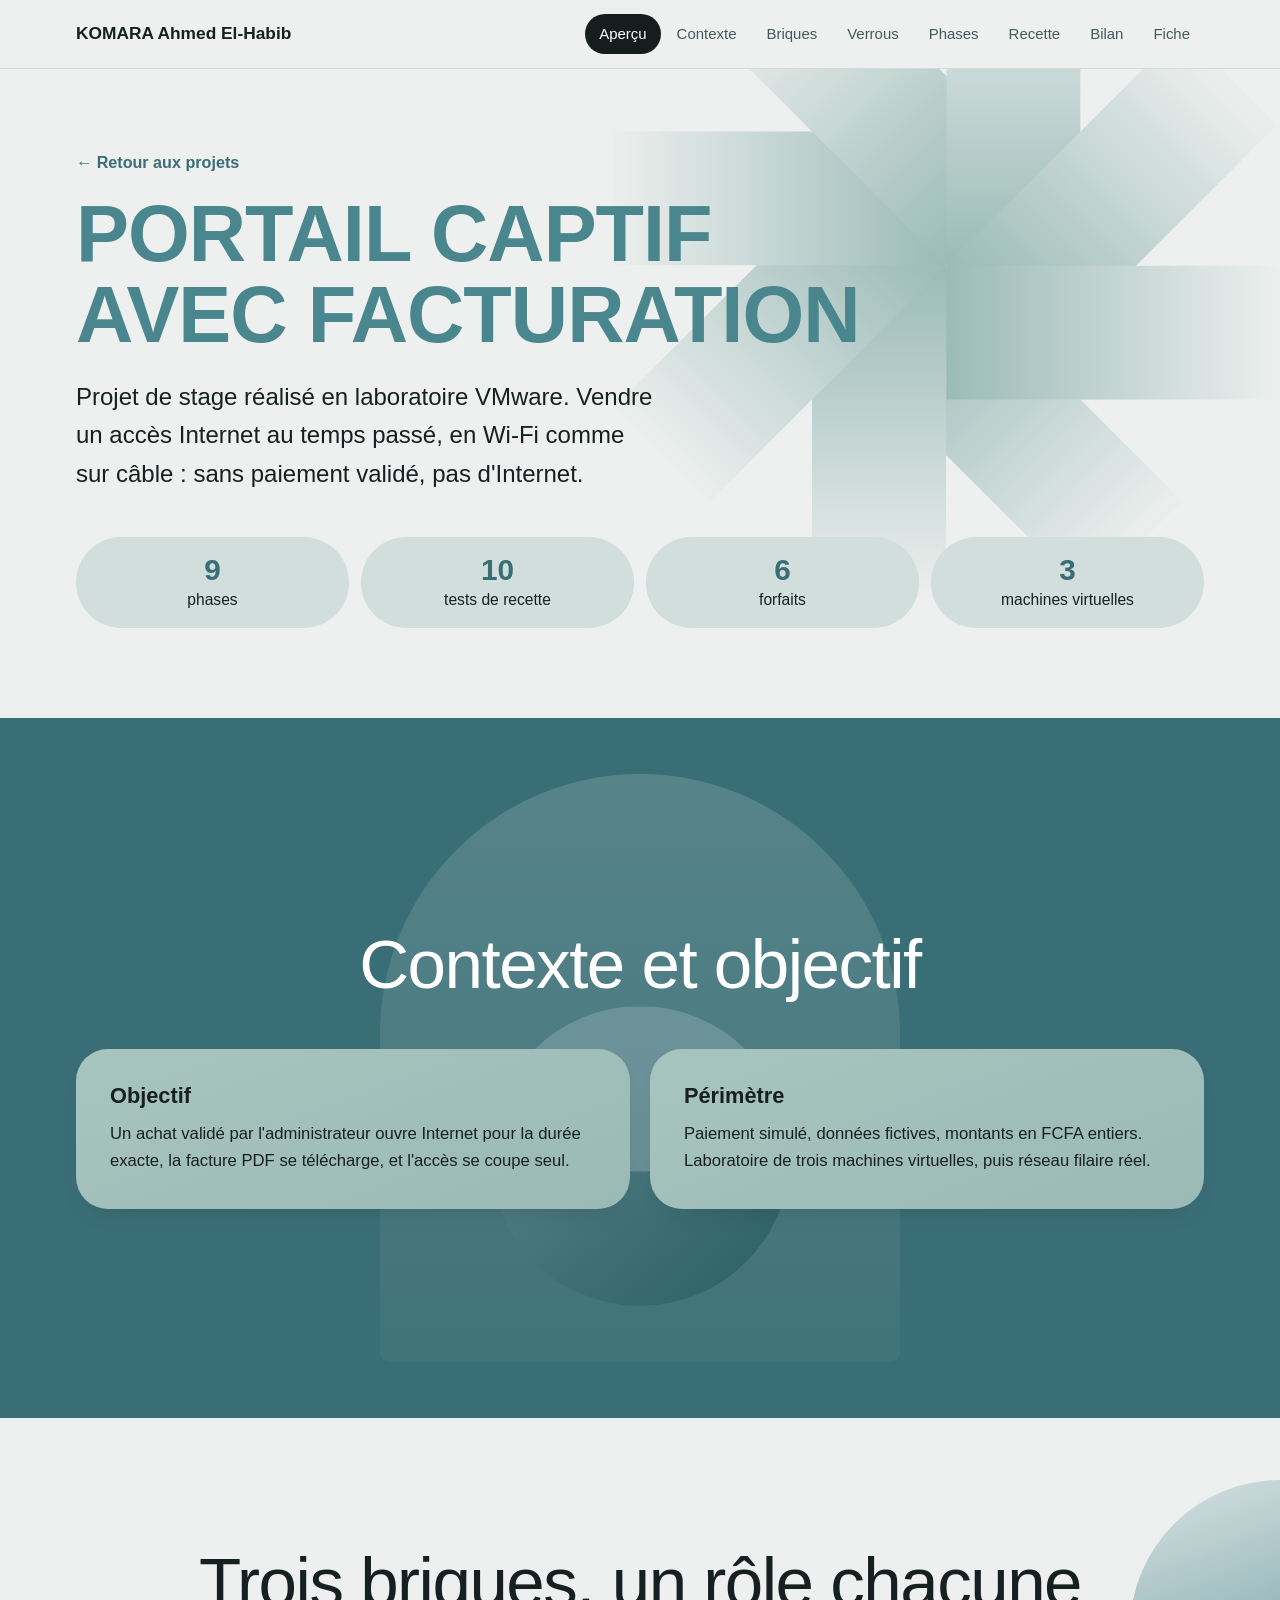
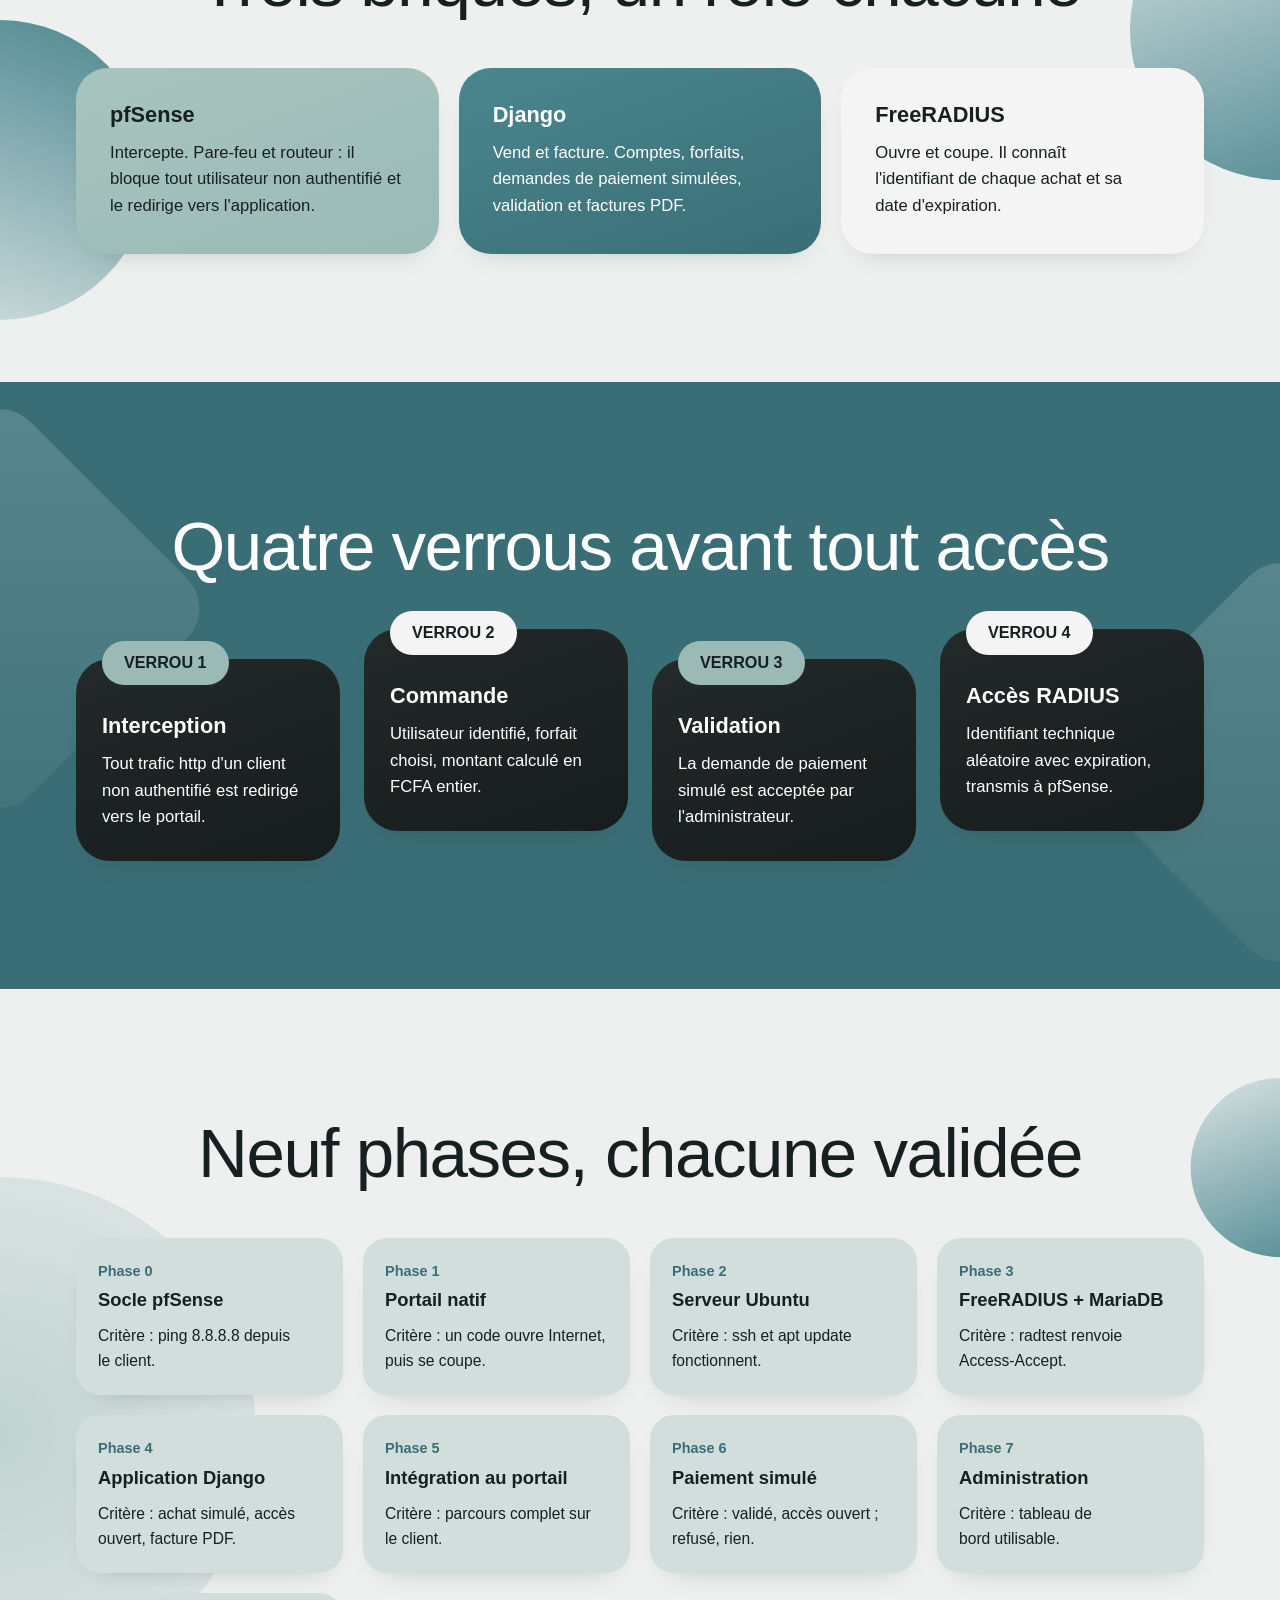
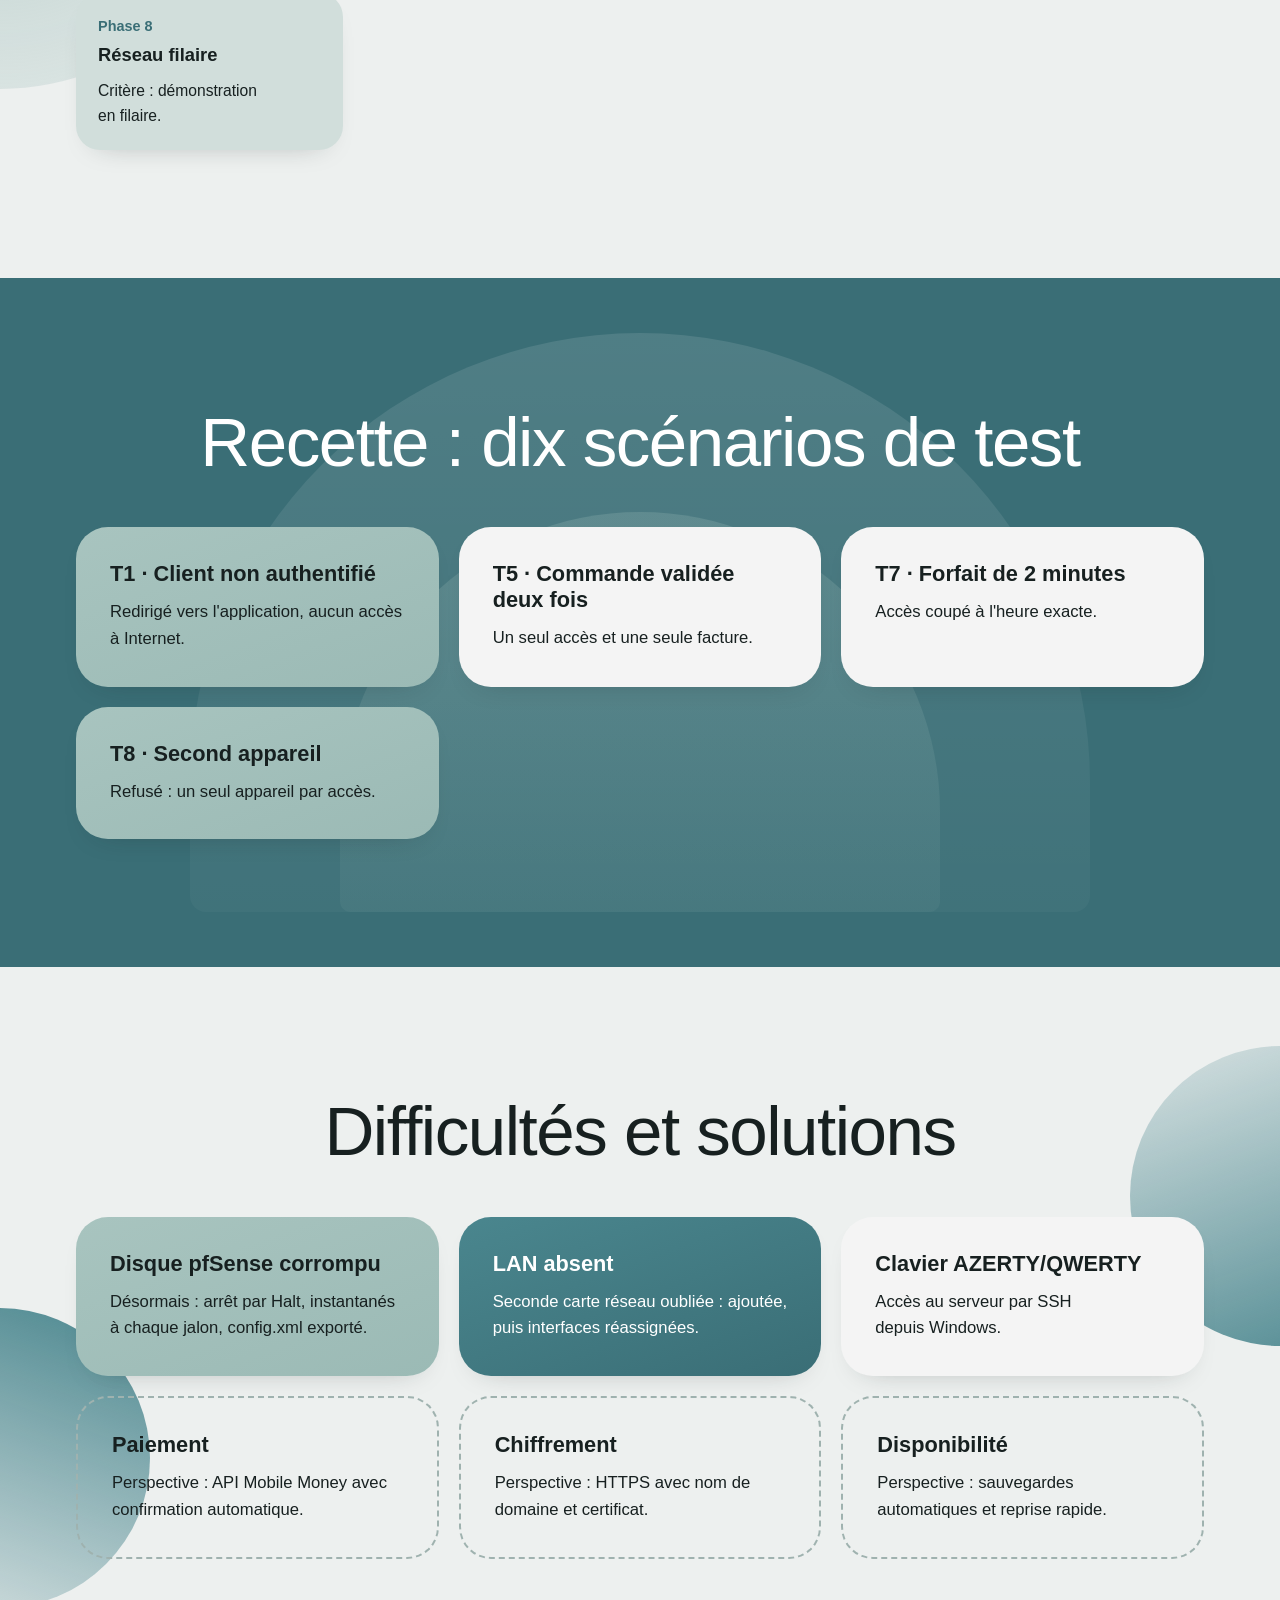
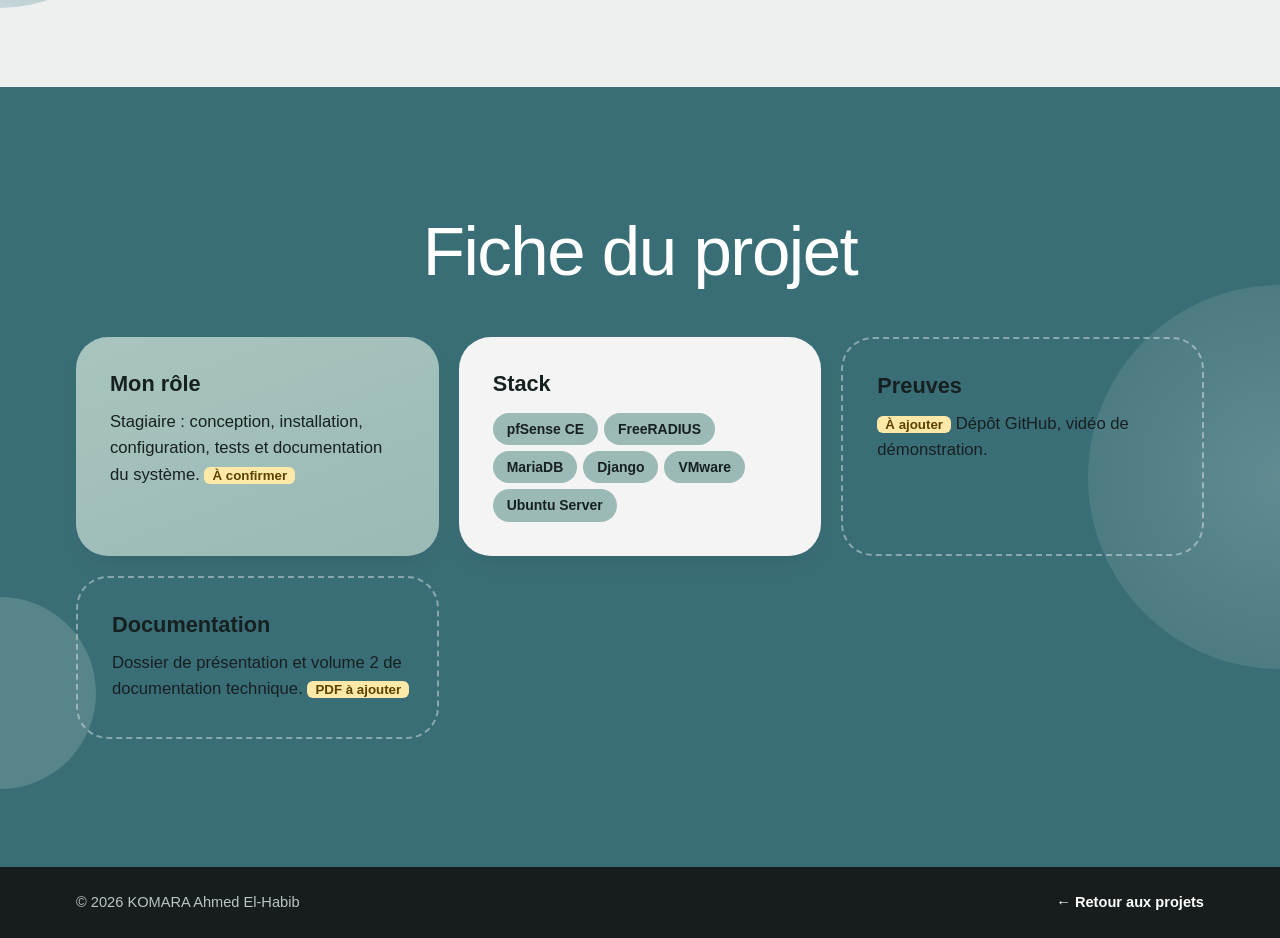
==== commit cd5a5f0c: "Add files via upload" ====
--- a/projet-portail-captif.html
+++ b/projet-portail-captif.html
@@ -17,7 +17,7 @@
 <a class="brand" href="index.html">KOMARA Ahmed El-Habib</a>
 <button class="mb" type="button" aria-expanded="false" aria-controls="nv">Menu</button>
 <nav id="nv" aria-label="Parties du projet"><ul>
-<li><a href="#haut">Aperçu</a></li><li><a href="#contexte">Contexte</a></li><li><a href="#verrous">Verrous</a></li><li><a href="#briques">Briques</a></li><li><a href="#phases">Phases</a></li><li><a href="#recette">Recette</a></li><li><a href="#bilan">Bilan</a></li><li><a href="#fiche">Fiche</a></li>
+<li><a href="#haut">Aperçu</a></li><li><a href="#contexte">Contexte</a></li><li><a href="#briques">Briques</a></li><li><a href="#verrous">Verrous</a></li><li><a href="#phases">Phases</a></li><li><a href="#recette">Recette</a></li><li><a href="#bilan">Bilan</a></li><li><a href="#fiche">Fiche</a></li>
 </ul></nav></div></header>
 
 <main id="main">
@@ -32,6 +32,7 @@
 </section>
 
 <section class="sec dark mid" id="contexte">
+<div class="dec dm rv" aria-hidden="true"><i class="a"></i><i class="c"></i><i class="d"></i></div>
 <div class="w">
 <h2 class="t rv">Contexte et objectif</h2>
 <div class="cards c2">
@@ -40,7 +41,19 @@
 </div></div>
 </section>
 
+<section class="sec" id="briques">
+<div class="dec pl rv" aria-hidden="true"><i class="a px"></i><i class="b px"></i></div>
+<div class="w">
+<h2 class="t rv">Trois briques, un rôle chacune</h2>
+<div class="cards">
+<article class="card sg rv"><h3>pfSense</h3><p>Intercepte. Pare-feu et routeur : il bloque tout utilisateur non authentifié et le redirige vers l'application.</p></article>
+<article class="card tl rv"><h3>Django</h3><p>Vend et facture. Comptes, forfaits, demandes de paiement simulées, validation et factures PDF.</p></article>
+<article class="card wh rv"><h3>FreeRADIUS</h3><p>Ouvre et coupe. Il connaît l'identifiant de chaque achat et sa date d'expiration.</p></article>
+</div></div>
+</section>
+
 <section class="sec dark" id="verrous">
+<div class="dec rd rv" aria-hidden="true"><i class="a px"></i><i class="b px"></i></div>
 <div class="w">
 <h2 class="t rv">Quatre verrous avant tout accès</h2>
 <div class="rm">
@@ -51,18 +64,8 @@
 </div></div>
 </section>
 
-<section class="sec" id="briques">
-<div class="w">
-<h2 class="t rv">Trois briques, un rôle chacune</h2>
-<div class="cards">
-<article class="card sg rv"><h3>pfSense</h3><p>Intercepte. Pare-feu et routeur : il bloque tout utilisateur non authentifié et le redirige vers l'application.</p></article>
-<article class="card tl rv"><h3>Django</h3><p>Vend et facture. Comptes, forfaits, demandes de paiement simulées, validation et factures PDF.</p></article>
-<article class="card wh rv"><h3>FreeRADIUS</h3><p>Ouvre et coupe. Il connaît l'identifiant de chaque achat et sa date d'expiration.</p></article>
-</div></div>
-</section>
-
 <section class="sec" id="phases">
-<div class="dec hc rv" aria-hidden="true"><i class="a"></i></div>
+<div class="dec pj rv" aria-hidden="true"><i class="a px"></i><i class="b px"></i></div>
 <div class="w">
 <h2 class="t rv">Neuf phases, chacune validée</h2>
 <div class="cards sm">
@@ -79,7 +82,7 @@
 </section>
 
 <section class="sec dark" id="recette">
-<div class="dec tr rv" aria-hidden="true"><i class="a"></i><i class="b"></i></div>
+<div class="dec ab rv" aria-hidden="true"><i class="a"></i><i class="b"></i></div>
 <div class="w">
 <h2 class="t rv">Recette : dix scénarios de test</h2>
 <div class="cards c2">
@@ -91,6 +94,7 @@
 </section>
 
 <section class="sec" id="bilan">
+<div class="dec pl rv" aria-hidden="true"><i class="a px"></i><i class="b px"></i></div>
 <div class="w">
 <h2 class="t rv">Difficultés et solutions</h2>
 <div class="cards">
@@ -105,7 +109,8 @@
 </div></div>
 </section>
 
-<section class="sec" id="fiche">
+<section class="sec dark" id="fiche">
+<div class="dec pv rv" aria-hidden="true"><i class="a px"></i><i class="b px"></i></div>
 <div class="w">
 <h2 class="t rv">Fiche du projet</h2>
 <div class="cards c2">
--- a/style.css
+++ b/style.css
@@ -5,6 +5,7 @@
 body{font-family:var(--f);background:var(--bg);color:var(--ink);line-height:1.6;font-size:clamp(15px,.35vw + 14px,17px);-webkit-font-smoothing:antialiased;overflow-x:clip}
 img,svg{display:block;max-width:100%}
 a{color:inherit}
+::selection{background:var(--tl);color:#fff}
 h1,h2,.lead{text-wrap:balance}
 p{text-wrap:pretty}
 :focus-visible{outline:3px solid var(--tl);outline-offset:3px;border-radius:6px}
@@ -13,6 +14,7 @@
 @keyframes sg{from{opacity:0;transform:scale(.94)}to{opacity:1;transform:none}}
 @keyframes fl{0%,100%{translate:0 0}50%{translate:0 -10px}}
 @keyframes pg{to{transform:scaleX(1)}}
+@keyframes par{from{translate:0 24px}to{translate:0 -24px}}
 @supports(animation-timeline:scroll()){body::before{content:"";position:fixed;left:0;top:0;width:100%;height:3px;background:var(--tl);transform:scaleX(0);transform-origin:0 50%;z-index:40;animation:pg linear both;animation-timeline:scroll()}}
 .skip{position:absolute;left:-999px}
 .skip:focus{left:16px;top:12px;background:var(--dk);color:#fff;padding:8px 16px;border-radius:999px;z-index:50}
@@ -35,7 +37,7 @@
 .hero .w>:nth-child(2){animation-delay:.16s}
 .hero .w>:nth-child(3){animation-delay:.3s}
 .st{position:absolute;right:0;top:0;height:100%;width:auto;max-width:none;pointer-events:none;z-index:0;animation:sg 1.5s var(--ez) both,fl 16s ease-in-out 1.5s infinite}
-.st2{position:absolute;left:50%;bottom:-300px;height:760px;width:auto;max-width:none;transform:translateX(-54%) scaleY(-1);pointer-events:none;z-index:0}
+.st2{position:absolute;left:50%;bottom:-140px;height:640px;width:auto;max-width:none;transform:translateX(-54%) scaleY(-1);pointer-events:none;z-index:0}
 .wl{font-size:clamp(20px,2.8vw,34px)}
 .hero h1{font-size:clamp(28px,6.6vw,88px);line-height:1.05;font-weight:700;letter-spacing:-1px;color:var(--tl);text-transform:uppercase;margin-top:clamp(14px,3vh,28px);white-space:nowrap;animation:rise 1.1s var(--ez) .1s both}
 .by{font-size:clamp(17px,1.6vw,21px)}
@@ -45,20 +47,28 @@
 .ib small{display:block;font-size:.86em}
 .ib b{font-size:1.1em}
 .sec{position:relative;padding:clamp(72px,11vw,128px) 0;overflow:hidden}
-.sec:not(.dark)+.sec:not(.dark){border-top:1px solid #d3dbd9}
 .dark{background:var(--td);color:#fff}
-.dark+.dark{border-top:1px solid rgba(255,255,255,.16)}
 .dark p{color:#f0f6f5}
 .dec{position:absolute;inset:0;pointer-events:none;overflow:hidden;z-index:0}
 .dec i{position:absolute;display:block}
 .js .dec.rv{transform:none}
-.dm .a{left:50%;bottom:0;height:84%;width:min(520px,80vw);transform:translateX(-50%);border-radius:999px 999px 0 0;background:linear-gradient(rgba(255,255,255,.14),rgba(255,255,255,.03))}
-.dm .c,.dm .d{left:50%;bottom:10%;width:min(300px,52vw);aspect-ratio:1;transform:translateX(-50%);border-radius:50%}
-.dm .c{background:rgba(255,255,255,.16);clip-path:inset(0 0 45% 0)}
+@supports(animation-timeline:view()){.dec .px{animation:par linear both;animation-timeline:view()}}
+.dm .a{left:50%;top:8%;bottom:8%;width:min(520px,80vw);transform:translateX(-50%);border-radius:999px 999px 36px 36px;background:linear-gradient(rgba(255,255,255,.15),rgba(255,255,255,.03))}
+.dm .c,.dm .d{left:50%;bottom:16%;width:min(300px,52vw);aspect-ratio:1;transform:translateX(-50%);border-radius:50%}
+.dm .c{background:rgba(255,255,255,.17);clip-path:inset(0 0 45% 0)}
 .dm .d{background:linear-gradient(135deg,rgba(155,187,183,.3),rgba(40,92,100,.95));clip-path:inset(55% 0 0 0)}
-.hc .a{--W:clamp(260px,40vw,560px);left:calc(var(--W) / -2);top:50%;width:var(--W);aspect-ratio:1;translate:0 -50%;border-radius:50%;background:radial-gradient(circle,rgba(155,187,183,.5),rgba(155,187,183,.12))}
-.tr .a{left:50%;bottom:0;height:86%;width:min(1000px,100%);transform:translateX(-50%);border-radius:999px 999px 0 0;background:linear-gradient(rgba(255,255,255,.1),rgba(255,255,255,.02))}
-.tr .b{left:50%;bottom:0;height:56%;width:min(700px,76%);transform:translateX(-50%);border-radius:999px 999px 0 0;background:rgba(155,187,183,.16)}
+.pl .a,.pl .b{height:var(--H);aspect-ratio:1;border-radius:50%;--H:clamp(170px,24vw,300px)}
+.pl .a{right:0;top:max(11%,48px);transform:translateX(50%);background:linear-gradient(160deg,rgba(74,134,142,.12),var(--tl))}
+.pl .b{left:0;bottom:max(11%,48px);transform:translateX(-50%);background:linear-gradient(20deg,rgba(74,134,142,.12),var(--tl))}
+.rd .a,.rd .b{height:min(var(--H),calc(100% - 140px));aspect-ratio:1;border-radius:14%;--H:clamp(190px,24vw,330px)}
+.rd .a{left:0;top:max(12%,70px);transform:translateX(-50%) rotate(45deg);background:linear-gradient(135deg,rgba(255,255,255,.16),rgba(255,255,255,.04))}
+.rd .b{right:0;bottom:max(12%,70px);transform:translateX(50%) rotate(45deg);background:linear-gradient(135deg,rgba(255,255,255,.16),rgba(255,255,255,.04))}
+.pj .a{height:min(var(--H),calc(100% - 96px));aspect-ratio:1;border-radius:50%;--H:clamp(300px,40vw,540px);left:0;top:50%;transform:translate(-50%,-50%);background:radial-gradient(circle,rgba(155,187,183,.55),rgba(155,187,183,.12))}
+.pj .b{height:var(--H);aspect-ratio:1;border-radius:50%;--H:clamp(120px,14vw,190px);right:0;top:max(10%,48px);transform:translateX(50%);background:linear-gradient(160deg,rgba(74,134,142,.12),var(--tl))}
+.pv .a{height:min(var(--H),calc(100% - 96px));aspect-ratio:1;border-radius:50%;--H:clamp(240px,30vw,400px);right:0;top:50%;transform:translate(50%,-50%);background:radial-gradient(circle,rgba(255,255,255,.2),rgba(255,255,255,.05))}
+.pv .b{height:var(--H);aspect-ratio:1;border-radius:50%;--H:clamp(130px,15vw,210px);left:0;bottom:max(10%,48px);transform:translateX(-50%);background:rgba(155,187,183,.3)}
+.ab .a{left:50%;top:8%;bottom:8%;width:min(900px,96%);transform:translateX(-50%);border-radius:999px 999px 36px 36px;background:linear-gradient(rgba(255,255,255,.11),rgba(255,255,255,.03))}
+.ab .b{left:50%;top:34%;bottom:8%;width:min(600px,66%);transform:translateX(-50%);border-radius:999px 999px 36px 36px;background:linear-gradient(rgba(155,187,183,.26),rgba(155,187,183,.08))}
 .mid{display:flex;align-items:center;min-height:clamp(440px,60vw,700px)}
 h2.t{font-size:clamp(32px,5.4vw,72px);line-height:1.06;font-weight:400;letter-spacing:-1.5px;text-align:center;margin-bottom:clamp(28px,4vw,48px)}
 h2.t b,h2.l b,.cta h2 b{font-weight:700}
@@ -67,15 +77,15 @@
 .cards{display:grid;gap:clamp(12px,2vw,20px);grid-template-columns:repeat(auto-fit,minmax(min(100%,250px),1fr));position:relative}
 .cards.c2{grid-template-columns:repeat(auto-fit,minmax(min(100%,320px),1fr))}
 .cards.sm{grid-template-columns:repeat(auto-fit,minmax(min(100%,230px),1fr))}
-.card{border-radius:clamp(22px,3vw,32px);padding:clamp(22px,3vw,34px);background:var(--cd);color:var(--ink);transition:transform .35s var(--ez),box-shadow .35s}
-.card:hover{transform:translateY(-6px);box-shadow:0 22px 44px -22px rgba(23,32,32,.45)}
+.card{border-radius:clamp(22px,3vw,32px);padding:clamp(22px,3vw,34px);background:var(--cd);color:var(--ink);transition:transform .35s var(--ez),box-shadow .35s;box-shadow:0 12px 30px -22px rgba(23,32,32,.4)}
+.card:hover{transform:translateY(-6px);box-shadow:0 24px 46px -22px rgba(23,32,32,.5)}
 .card h3{font-size:clamp(18px,1.7vw,22px);line-height:1.2;font-weight:700;margin-bottom:12px}
 .card p{font-size:.98em;color:inherit}
-.card.sg{background:var(--sg)}
+.card.sg{background:linear-gradient(160deg,#a8c4bf,#9bbab5)}
 .card.wh{background:var(--wh)}
-.card.dk{background:var(--dk);color:#fff}
-.card.tl{background:var(--td);color:#fff}
-.card.sl{background:transparent;border:2px dashed #9fb2af}
+.card.dk{background:linear-gradient(160deg,#232a2a,var(--dk));color:#fff}
+.card.tl{background:linear-gradient(160deg,#4a868e,var(--td));color:#fff}
+.card.sl{background:transparent;border:2px dashed #9fb2af;box-shadow:none}
 .dark .card.sl{border-color:rgba(255,255,255,.4)}
 .card.s{padding:22px;border-radius:24px}
 .card.s h3{font-size:1.08em}
@@ -89,8 +99,8 @@
 .cp{display:grid;grid-template-columns:minmax(0,1fr) minmax(0,1.5fr);gap:clamp(24px,4vw,56px);align-items:stretch}
 .arch{position:relative;min-height:clamp(340px,48vw,540px)}
 .arch i{position:absolute;display:block}
-.arch .p{left:0;right:0;top:0;bottom:0;border-radius:999px 999px 0 0;background:linear-gradient(#dfe8e6,rgba(237,240,239,0))}
-.arch .r,.arch .t{left:50%;bottom:5%;width:58%;aspect-ratio:1;border-radius:50%;margin-left:-29%}
+.arch .p{left:0;right:0;top:0;bottom:0;border-radius:999px 999px 36px 36px;background:linear-gradient(#dfe8e6,rgba(237,240,239,.2))}
+.arch .r,.arch .t{left:50%;bottom:8%;width:58%;aspect-ratio:1;border-radius:50%;margin-left:-29%}
 .arch .r{background:linear-gradient(rgba(201,220,217,.9),rgba(155,187,183,.9));clip-path:inset(0 0 46% 0)}
 .arch .t{background:linear-gradient(200deg,var(--cd),var(--tl));clip-path:inset(54% 0 0 0)}
 .arch h2{position:absolute;left:0;right:0;top:40%;transform:translateY(-50%);text-align:center;font-size:clamp(28px,4.2vw,58px);line-height:1;font-weight:400;letter-spacing:-1.5px}
@@ -103,11 +113,11 @@
 .rows h3{font-size:1.15em;font-weight:700;color:var(--td)}
 .rows p{font-size:.92em;color:var(--mu)}
 .rm{display:grid;gap:40px clamp(14px,2vw,24px);grid-template-columns:repeat(auto-fit,minmax(min(100%,235px),1fr));position:relative;padding-top:28px}
-.rm .card{background:var(--dk);color:#fff;border-radius:34px;padding:54px 26px 30px;position:relative}
+.rm .card{background:linear-gradient(160deg,#232a2a,var(--dk));color:#fff;border-radius:34px;padding:54px 26px 30px;position:relative}
 .lb{position:absolute;top:-18px;left:26px;background:var(--sg);color:var(--ink);font-weight:700;border-radius:999px;padding:9px 22px;font-size:.95em}
 @media(min-width:900px){.rm .card:nth-child(even){translate:0 -30px}.rm .card:nth-child(even) .lb{background:var(--wh)}}
 .team{display:flex;flex-direction:column;align-items:center;text-align:center;gap:18px}
-.ph1{width:clamp(170px,22vw,230px);aspect-ratio:23/25;border-radius:64px;background:linear-gradient(145deg,var(--cd),var(--sg));color:var(--td);display:flex;align-items:center;justify-content:center;font-size:clamp(60px,8vw,84px);font-weight:700}
+.ph1{width:clamp(170px,22vw,230px);aspect-ratio:23/25;border-radius:64px;background:linear-gradient(145deg,var(--cd),var(--sg));color:var(--td);display:flex;align-items:center;justify-content:center;font-size:clamp(60px,8vw,84px);font-weight:700;box-shadow:0 20px 40px -20px rgba(0,0,0,.4)}
 .np{background:var(--sg);color:var(--ink);font-weight:700;border-radius:999px;padding:14px 30px;font-size:1.1em}
 .it{font-style:italic;max-width:420px}
 .stats{display:grid;grid-template-columns:repeat(auto-fit,minmax(min(100%,150px),1fr));gap:12px;margin-top:clamp(28px,4vw,44px)}
@@ -118,9 +128,9 @@
 .cl{display:grid;grid-template-columns:repeat(auto-fit,minmax(min(100%,230px),1fr));gap:20px 24px;border-top:1px solid #cdd6d4;margin-top:clamp(44px,8vw,80px);padding-top:22px;text-align:left}
 .cl small{display:block;font-size:.86em}
 .cl b{font-size:1.1em;overflow-wrap:anywhere}
-.ft{padding:24px 0;font-size:.86em;color:var(--mu);border-top:1px solid #d3dbd9}
+.ft{padding:24px 0;font-size:.86em;background:var(--dk);color:#b9c6c4}
 .ft .w{display:flex;justify-content:space-between;gap:12px;flex-wrap:wrap}
-.ft a{text-decoration:none;font-weight:700;color:var(--td)}
+.ft a{text-decoration:none;font-weight:700;color:#fff}
 .ph{position:relative;overflow:hidden;padding:clamp(48px,8vw,80px) 0 clamp(56px,8vw,90px)}
 .ph .w>*{animation:up .9s var(--ez) both}
 .ph .w>:nth-child(3){animation-delay:.14s}
@@ -135,6 +145,6 @@
 .rv:nth-child(2){transition-delay:.1s}.rv:nth-child(3){transition-delay:.2s}.rv:nth-child(4){transition-delay:.3s}.rv:nth-child(5){transition-delay:.4s}.rv:nth-child(6){transition-delay:.5s}.rv:nth-child(n+7){transition-delay:.6s}
 @media(max-width:1080px){.mb{display:block}nav{order:3;flex-basis:100%;display:none}nav.open{display:block}nav ul{flex-direction:column;padding:6px 0 14px}nav a{padding:13px 16px;font-size:1em}}
 @media(max-width:900px){.kf,.cp{grid-template-columns:1fr}.arch{min-height:320px}}
-@media(max-width:720px){.hero,.hero>.w{min-height:0}.hero>.w{gap:34px}.hero h1{white-space:normal;font-size:clamp(34px,11.5vw,56px)}.st{height:62%;opacity:.55}.rows li{grid-template-columns:1fr;gap:8px}.dot{display:none}.st2{height:480px;bottom:-240px}.cta{min-height:0}.act .pill{flex:1 1 100%}}
+@media(max-width:720px){.hero,.hero>.w{min-height:0}.hero>.w{gap:34px}.hero h1{white-space:normal;font-size:clamp(34px,11.5vw,56px)}.st{height:62%;opacity:.55}.rows li{grid-template-columns:1fr;gap:8px}.dot{display:none}.st2{height:480px;bottom:-110px}.cta{min-height:0}.act .pill{flex:1 1 100%}}
 @media(prefers-reduced-motion:reduce){html{scroll-behavior:auto}*,::before,::after{animation:none!important;transition:none!important}.js .rv{opacity:1;transform:none}}
 @media print{.top,.st,.st2,.dec,.skip,.mb{display:none}.sec,.hero{min-height:0;padding:24px 0}}
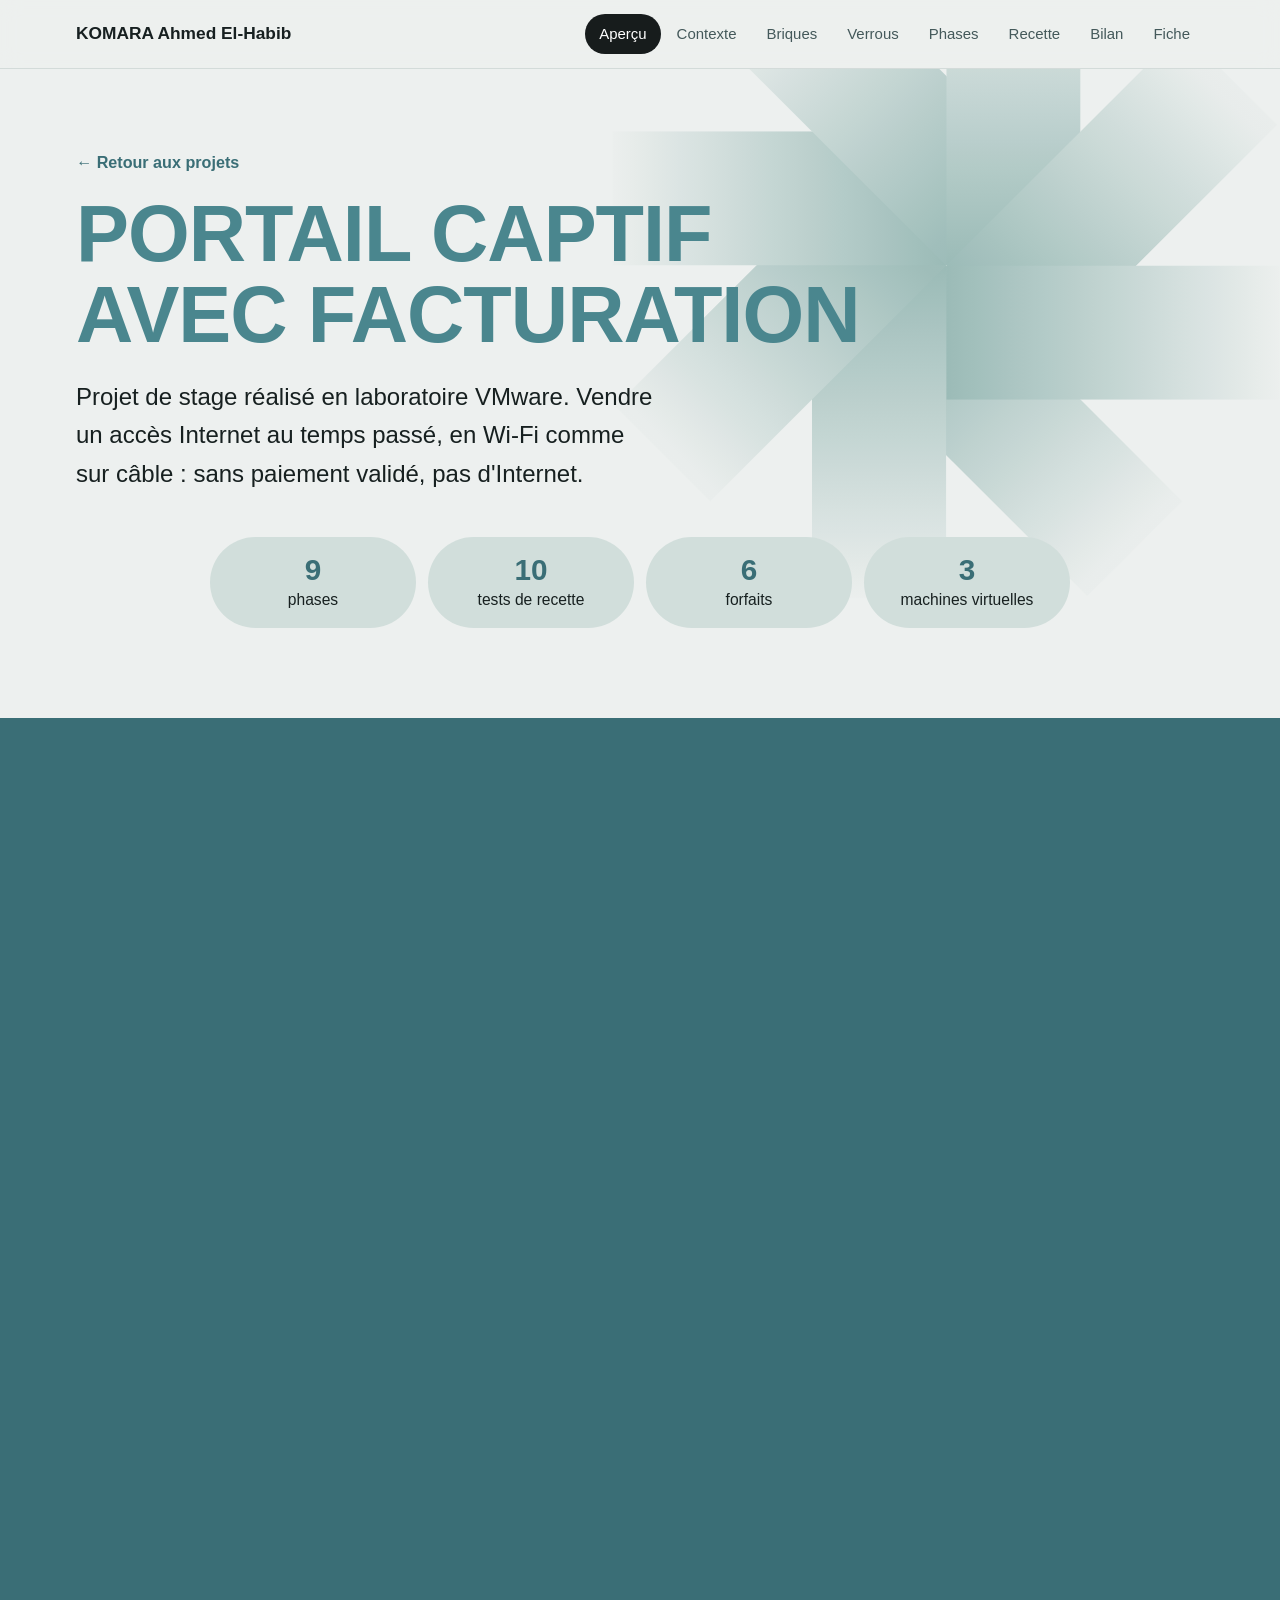
==== commit 6784b0c0: "Add files via upload" ====
--- a/projet-portail-captif.html
+++ b/projet-portail-captif.html
@@ -8,6 +8,7 @@
 <meta name="theme-color" content="#3a6e76">
 <meta name="color-scheme" content="light">
 <link rel="icon" href="data:image/svg+xml,%3Csvg xmlns='http://www.w3.org/2000/svg' viewBox='0 0 32 32'%3E%3Crect width='32' height='32' rx='9' fill='%233a6e76'/%3E%3Ctext x='16' y='22' font-size='16' font-family='sans-serif' font-weight='700' text-anchor='middle' fill='white'%3EK%3C/text%3E%3C/svg%3E">
+<link rel="preload" href="etoile.svg" as="image" type="image/svg+xml">
 <link rel="stylesheet" href="style.css">
 <script src="main.js" defer></script>
 </head>
@@ -22,7 +23,7 @@
 
 <main id="main">
 <section class="ph" id="haut">
-<img class="st" src="etoile.svg" alt="" width="900" height="810">
+<img class="st" src="etoile.svg" alt="" width="900" height="810" fetchpriority="high" decoding="async">
 <div class="w">
 <a class="crumb" href="index.html#projets">← Retour aux projets</a>
 <h1>Portail captif<br>avec facturation</h1>
@@ -32,7 +33,7 @@
 </section>
 
 <section class="sec dark mid" id="contexte">
-<div class="dec dm rv" aria-hidden="true"><i class="a"></i><i class="c"></i><i class="d"></i></div>
+<div class="dec dm rv" aria-hidden="true"><i class="a"></i><i class="c"></i><i class="d"></i><i class="e px"></i><i class="f px"></i></div>
 <div class="w">
 <h2 class="t rv">Contexte et objectif</h2>
 <div class="cards c2">
@@ -82,7 +83,7 @@
 </section>
 
 <section class="sec dark" id="recette">
-<div class="dec ab rv" aria-hidden="true"><i class="a"></i><i class="b"></i></div>
+<div class="dec ab rv" aria-hidden="true"><i class="a"></i><i class="b"></i><i class="e px"></i><i class="f px"></i></div>
 <div class="w">
 <h2 class="t rv">Recette : dix scénarios de test</h2>
 <div class="cards c2">
--- a/style.css
+++ b/style.css
@@ -1,6 +1,8 @@
 :root{--bg:#edf0ef;--ink:#172020;--mu:#44595a;--tl:#4a868e;--td:#3a6e76;--sg:#9bbab5;--cd:#d1dedb;--wh:#f4f4f4;--dk:#171c1c;--pad:clamp(20px,5vw,56px);--ez:cubic-bezier(.2,.7,.2,1);--f:"Century Gothic","Avenir Next","Trebuchet MS","Segoe UI",sans-serif}
 *,::before,::after{box-sizing:border-box}
 *{margin:0}
+@view-transition{navigation:auto}
+::view-transition-old(root),::view-transition-new(root){animation-duration:.45s}
 html{scroll-behavior:smooth;scroll-padding-top:84px;overflow-x:clip;-webkit-text-size-adjust:100%}
 body{font-family:var(--f);background:var(--bg);color:var(--ink);line-height:1.6;font-size:clamp(15px,.35vw + 14px,17px);-webkit-font-smoothing:antialiased;overflow-x:clip}
 img,svg{display:block;max-width:100%}
@@ -10,8 +12,9 @@
 p{text-wrap:pretty}
 :focus-visible{outline:3px solid var(--tl);outline-offset:3px;border-radius:6px}
 @keyframes up{from{opacity:0;transform:translateY(28px)}to{opacity:1;transform:none}}
-@keyframes rise{from{opacity:0;transform:translateY(55%);clip-path:inset(0 0 100% 0)}to{opacity:1;transform:none;clip-path:inset(0)}}
+@keyframes rise{from{opacity:0;transform:translateY(55%);clip-path:inset(0 0 100% 0)}to{opacity:1;transform:none;clip-path:inset(-10% -4% -10% -4%)}}
 @keyframes sg{from{opacity:0;transform:scale(.94)}to{opacity:1;transform:none}}
+@keyframes sg2{from{opacity:0;transform:scale(.86)}to{opacity:1;transform:none}}
 @keyframes fl{0%,100%{translate:0 0}50%{translate:0 -10px}}
 @keyframes pg{to{transform:scaleX(1)}}
 @keyframes par{from{translate:0 24px}to{translate:0 -24px}}
@@ -27,7 +30,9 @@
 nav a:hover{background:var(--cd);color:var(--ink)}
 nav a[aria-current=true]{background:var(--dk);color:#fff}
 .mb{display:none;background:none;border:1.5px solid var(--ink);border-radius:999px;padding:8px 20px;font:inherit;font-size:.88em;font-weight:700;cursor:pointer;color:var(--ink)}
-.pill{display:inline-flex;align-items:center;justify-content:center;background:var(--td);color:#fff;font-weight:700;font-size:.88em;letter-spacing:.05em;text-transform:uppercase;text-decoration:none;border-radius:999px;padding:16px clamp(22px,3vw,34px);border:2px solid var(--td);transition:transform .25s var(--ez),background .25s,box-shadow .25s}
+.pill{position:relative;overflow:hidden;display:inline-flex;align-items:center;justify-content:center;background:var(--td);color:#fff;font-weight:700;font-size:.88em;letter-spacing:.05em;text-transform:uppercase;text-decoration:none;border-radius:999px;padding:16px clamp(22px,3vw,34px);border:2px solid var(--td);transition:transform .25s var(--ez),background .25s,box-shadow .25s}
+.pill::after{content:"";position:absolute;inset:0;background:linear-gradient(110deg,transparent 30%,rgba(255,255,255,.35) 50%,transparent 70%);transform:translateX(-120%);transition:transform .7s var(--ez)}
+.pill:hover::after{transform:translateX(120%)}
 .pill:hover{background:var(--dk);border-color:var(--dk);transform:translateY(-3px);box-shadow:0 14px 28px -14px rgba(23,32,32,.5)}
 .pill.o{background:transparent;color:var(--ink);border-color:var(--ink)}
 .pill.o:hover{background:var(--ink);color:var(--bg)}
@@ -36,17 +41,16 @@
 .hero .w>*{animation:up .9s var(--ez) both}
 .hero .w>:nth-child(2){animation-delay:.16s}
 .hero .w>:nth-child(3){animation-delay:.3s}
-.st{position:absolute;right:0;top:0;height:100%;width:auto;max-width:none;pointer-events:none;z-index:0;animation:sg 1.5s var(--ez) both,fl 16s ease-in-out 1.5s infinite}
-.st2{position:absolute;left:50%;bottom:-140px;height:640px;width:auto;max-width:none;transform:translateX(-54%) scaleY(-1);pointer-events:none;z-index:0}
+.st{position:absolute;right:0;top:0;height:100%;width:auto;max-width:none;pointer-events:none;z-index:0;will-change:transform;animation:sg 1.5s var(--ez) both,fl 16s ease-in-out 1.5s infinite}
 .wl{font-size:clamp(20px,2.8vw,34px)}
-.hero h1{font-size:clamp(28px,6.6vw,88px);line-height:1.05;font-weight:700;letter-spacing:-1px;color:var(--tl);text-transform:uppercase;margin-top:clamp(14px,3vh,28px);white-space:nowrap;animation:rise 1.1s var(--ez) .1s both}
+.hero h1{font-size:clamp(26px,5.6vw,76px);line-height:1.05;font-weight:700;letter-spacing:-1px;color:var(--tl);text-transform:uppercase;margin-top:clamp(14px,3vh,28px);white-space:nowrap;animation:rise 1.1s var(--ez) .1s both}
 .by{font-size:clamp(17px,1.6vw,21px)}
 .by b{color:var(--tl);font-weight:700;margin-left:8px}
 .act{display:flex;gap:12px;flex-wrap:wrap;margin-top:24px}
 .ib{display:grid;grid-template-columns:repeat(auto-fit,minmax(min(100%,230px),1fr));gap:20px 24px;border-top:1px solid #cdd6d4;padding-top:22px}
 .ib small{display:block;font-size:.86em}
 .ib b{font-size:1.1em}
-.sec{position:relative;padding:clamp(72px,11vw,128px) 0;overflow:hidden}
+.sec{position:relative;padding:clamp(72px,11vw,128px) 0;overflow:hidden;content-visibility:auto;contain-intrinsic-size:auto 780px}
 .dark{background:var(--td);color:#fff}
 .dark p{color:#f0f6f5}
 .dec{position:absolute;inset:0;pointer-events:none;overflow:hidden;z-index:0}
@@ -57,6 +61,8 @@
 .dm .c,.dm .d{left:50%;bottom:16%;width:min(300px,52vw);aspect-ratio:1;transform:translateX(-50%);border-radius:50%}
 .dm .c{background:rgba(255,255,255,.17);clip-path:inset(0 0 45% 0)}
 .dm .d{background:linear-gradient(135deg,rgba(155,187,183,.3),rgba(40,92,100,.95));clip-path:inset(55% 0 0 0)}
+.dm .e{--H:clamp(110px,12vw,180px);height:var(--H);aspect-ratio:1;border-radius:14%;left:0;top:max(12%,48px);transform:translateX(-50%) rotate(45deg);background:linear-gradient(135deg,rgba(255,255,255,.17),rgba(255,255,255,.04))}
+.dm .f{--H:clamp(100px,11vw,160px);height:var(--H);aspect-ratio:1;border-radius:50%;right:0;bottom:max(12%,48px);transform:translateX(50%);background:rgba(155,187,183,.3)}
 .pl .a,.pl .b{height:var(--H);aspect-ratio:1;border-radius:50%;--H:clamp(170px,24vw,300px)}
 .pl .a{right:0;top:max(11%,48px);transform:translateX(50%);background:linear-gradient(160deg,rgba(74,134,142,.12),var(--tl))}
 .pl .b{left:0;bottom:max(11%,48px);transform:translateX(-50%);background:linear-gradient(20deg,rgba(74,134,142,.12),var(--tl))}
@@ -69,6 +75,10 @@
 .pv .b{height:var(--H);aspect-ratio:1;border-radius:50%;--H:clamp(130px,15vw,210px);left:0;bottom:max(10%,48px);transform:translateX(-50%);background:rgba(155,187,183,.3)}
 .ab .a{left:50%;top:8%;bottom:8%;width:min(900px,96%);transform:translateX(-50%);border-radius:999px 999px 36px 36px;background:linear-gradient(rgba(255,255,255,.11),rgba(255,255,255,.03))}
 .ab .b{left:50%;top:34%;bottom:8%;width:min(600px,66%);transform:translateX(-50%);border-radius:999px 999px 36px 36px;background:linear-gradient(rgba(155,187,183,.26),rgba(155,187,183,.08))}
+.ab .e{--H:clamp(100px,11vw,160px);height:var(--H);aspect-ratio:1;border-radius:50%;left:0;top:max(12%,48px);transform:translateX(-50%);background:rgba(155,187,183,.3)}
+.ab .f{--H:clamp(110px,12vw,170px);height:var(--H);aspect-ratio:1;border-radius:14%;right:0;bottom:max(12%,48px);transform:translateX(50%) rotate(45deg);background:linear-gradient(135deg,rgba(255,255,255,.17),rgba(255,255,255,.04))}
+.ck .a{--H:clamp(100px,11vw,160px);height:var(--H);aspect-ratio:1;border-radius:14%;right:0;top:max(12%,48px);transform:translateX(50%) rotate(45deg);background:linear-gradient(135deg,rgba(74,134,142,.14),var(--tl))}
+.ck .b{--H:clamp(90px,9vw,130px);height:var(--H);aspect-ratio:1;border-radius:50%;left:0;bottom:max(12%,48px);transform:translateX(-50%);background:linear-gradient(20deg,rgba(74,134,142,.12),var(--tl))}
 .mid{display:flex;align-items:center;min-height:clamp(440px,60vw,700px)}
 h2.t{font-size:clamp(32px,5.4vw,72px);line-height:1.06;font-weight:400;letter-spacing:-1.5px;text-align:center;margin-bottom:clamp(28px,4vw,48px)}
 h2.t b,h2.l b,.cta h2 b{font-weight:700}
@@ -77,7 +87,9 @@
 .cards{display:grid;gap:clamp(12px,2vw,20px);grid-template-columns:repeat(auto-fit,minmax(min(100%,250px),1fr));position:relative}
 .cards.c2{grid-template-columns:repeat(auto-fit,minmax(min(100%,320px),1fr))}
 .cards.sm{grid-template-columns:repeat(auto-fit,minmax(min(100%,230px),1fr))}
-.card{border-radius:clamp(22px,3vw,32px);padding:clamp(22px,3vw,34px);background:var(--cd);color:var(--ink);transition:transform .35s var(--ez),box-shadow .35s;box-shadow:0 12px 30px -22px rgba(23,32,32,.4)}
+.card{position:relative;isolation:isolate;border-radius:clamp(22px,3vw,32px);padding:clamp(22px,3vw,34px);background:var(--cd);color:var(--ink);transition:transform .35s var(--ez),box-shadow .35s;box-shadow:0 12px 30px -22px rgba(23,32,32,.4)}
+.card::before{content:"";position:absolute;inset:0;border-radius:inherit;background:radial-gradient(240px circle at var(--mx,50%) var(--my,50%),rgba(255,255,255,.28),transparent 65%);opacity:0;transition:opacity .35s;pointer-events:none;z-index:-1}
+.card:hover::before{opacity:1}
 .card:hover{transform:translateY(-6px);box-shadow:0 24px 46px -22px rgba(23,32,32,.5)}
 .card h3{font-size:clamp(18px,1.7vw,22px);line-height:1.2;font-weight:700;margin-bottom:12px}
 .card p{font-size:.98em;color:inherit}
@@ -113,7 +125,7 @@
 .rows h3{font-size:1.15em;font-weight:700;color:var(--td)}
 .rows p{font-size:.92em;color:var(--mu)}
 .rm{display:grid;gap:40px clamp(14px,2vw,24px);grid-template-columns:repeat(auto-fit,minmax(min(100%,235px),1fr));position:relative;padding-top:28px}
-.rm .card{background:linear-gradient(160deg,#232a2a,var(--dk));color:#fff;border-radius:34px;padding:54px 26px 30px;position:relative}
+.rm .card{background:linear-gradient(160deg,#232a2a,var(--dk));color:#fff;border-radius:34px;padding:54px 26px 30px}
 .lb{position:absolute;top:-18px;left:26px;background:var(--sg);color:var(--ink);font-weight:700;border-radius:999px;padding:9px 22px;font-size:.95em}
 @media(min-width:900px){.rm .card:nth-child(even){translate:0 -30px}.rm .card:nth-child(even) .lb{background:var(--wh)}}
 .team{display:flex;flex-direction:column;align-items:center;text-align:center;gap:18px}
@@ -121,30 +133,34 @@
 .np{background:var(--sg);color:var(--ink);font-weight:700;border-radius:999px;padding:14px 30px;font-size:1.1em}
 .it{font-style:italic;max-width:420px}
 .stats{display:grid;grid-template-columns:repeat(auto-fit,minmax(min(100%,150px),1fr));gap:12px;margin-top:clamp(28px,4vw,44px)}
-.stats div{background:var(--cd);border-radius:999px;padding:16px 20px;text-align:center;font-size:.92em}
+.lead+.stats{max-width:860px;margin-inline:auto}
+.stats div{background:var(--cd);color:var(--ink);border-radius:999px;padding:16px 20px;text-align:center;font-size:.92em}
 .stats b{display:block;font-size:1.9em;font-weight:700;color:var(--td);line-height:1.15}
-.cta{text-align:center;display:flex;align-items:center;min-height:min(100vh,820px)}
+.cta{text-align:center;display:flex;align-items:center;min-height:min(100vh,820px);content-visibility:visible}
+.st2{--H:clamp(520px,120vh,1100px);position:absolute;height:var(--H);width:auto;max-width:none;left:calc(50% - var(--H) * .598);top:calc(50% - var(--H) * .302);transform-origin:53.8% 30.2%;pointer-events:none;z-index:0;animation:sg2 1.6s var(--ez) both,fl 18s ease-in-out 1.6s infinite}
 .cta h2{font-size:clamp(34px,6.4vw,86px);line-height:1.04;font-weight:400;letter-spacing:-2px;margin-bottom:36px}
 .cl{display:grid;grid-template-columns:repeat(auto-fit,minmax(min(100%,230px),1fr));gap:20px 24px;border-top:1px solid #cdd6d4;margin-top:clamp(44px,8vw,80px);padding-top:22px;text-align:left}
 .cl small{display:block;font-size:.86em}
 .cl b{font-size:1.1em;overflow-wrap:anywhere}
-.ft{padding:24px 0;font-size:.86em;background:var(--dk);color:#b9c6c4}
+.ft{padding:24px 0;font-size:.86em;background:var(--bg);color:var(--mu);border-top:1px solid #d3dbd9}
 .ft .w{display:flex;justify-content:space-between;gap:12px;flex-wrap:wrap}
-.ft a{text-decoration:none;font-weight:700;color:#fff}
+.ft a{text-decoration:none;font-weight:700;color:var(--td)}
 .ph{position:relative;overflow:hidden;padding:clamp(48px,8vw,80px) 0 clamp(56px,8vw,90px)}
 .ph .w>*{animation:up .9s var(--ez) both}
 .ph .w>:nth-child(3){animation-delay:.14s}
 .ph .w>:nth-child(4){animation-delay:.26s}
-.ph h1{font-size:clamp(32px,6.2vw,82px);line-height:1.02;font-weight:700;letter-spacing:-1px;color:var(--tl);text-transform:uppercase;margin:18px 0 22px}
+.ph h1{font-size:clamp(32px,6.2vw,82px);line-height:1.02;font-weight:700;letter-spacing:-1px;color:var(--tl);text-transform:uppercase;margin:18px 0 22px;animation:rise 1.1s var(--ez) .1s both}
 .ph .lead{text-align:left;margin:0;font-weight:400;font-size:clamp(18px,2vw,24px);max-width:640px}
 .crumb{display:inline-block;font-size:.95em;color:var(--td);font-weight:700;text-decoration:none}
 .todo{background:#ffe9a8;color:#5a4200;border-radius:6px;padding:1px 8px;font-size:.8em;font-weight:700}
 .pers{margin-top:20px}
 .js .rv{opacity:0;transform:translateY(30px) scale(.985);transition:opacity .8s var(--ez),transform .8s var(--ez)}
 .js .rv.in{opacity:1;transform:none}
+.js h2.rv{clip-path:inset(0 0 100% 0);transition:opacity .8s var(--ez),transform .8s var(--ez),clip-path .9s var(--ez)}
+.js h2.rv.in{clip-path:inset(-12% -4% -12% -4%)}
 .rv:nth-child(2){transition-delay:.1s}.rv:nth-child(3){transition-delay:.2s}.rv:nth-child(4){transition-delay:.3s}.rv:nth-child(5){transition-delay:.4s}.rv:nth-child(6){transition-delay:.5s}.rv:nth-child(n+7){transition-delay:.6s}
 @media(max-width:1080px){.mb{display:block}nav{order:3;flex-basis:100%;display:none}nav.open{display:block}nav ul{flex-direction:column;padding:6px 0 14px}nav a{padding:13px 16px;font-size:1em}}
 @media(max-width:900px){.kf,.cp{grid-template-columns:1fr}.arch{min-height:320px}}
-@media(max-width:720px){.hero,.hero>.w{min-height:0}.hero>.w{gap:34px}.hero h1{white-space:normal;font-size:clamp(34px,11.5vw,56px)}.st{height:62%;opacity:.55}.rows li{grid-template-columns:1fr;gap:8px}.dot{display:none}.st2{height:480px;bottom:-110px}.cta{min-height:0}.act .pill{flex:1 1 100%}}
-@media(prefers-reduced-motion:reduce){html{scroll-behavior:auto}*,::before,::after{animation:none!important;transition:none!important}.js .rv{opacity:1;transform:none}}
+@media(max-width:720px){.hero,.hero>.w{min-height:0}.hero>.w{gap:34px}.hero h1{white-space:normal;font-size:clamp(30px,10vw,50px)}.st{height:62%;opacity:.55}.rows li{grid-template-columns:1fr;gap:8px}.dot{display:none}.st2{--H:clamp(420px,80vh,640px)}.cta{min-height:0}.act .pill{flex:1 1 100%}}
+@media(prefers-reduced-motion:reduce){html{scroll-behavior:auto}*,::before,::after{animation:none!important;transition:none!important}.js .rv{opacity:1;transform:none;clip-path:none}}
 @media print{.top,.st,.st2,.dec,.skip,.mb{display:none}.sec,.hero{min-height:0;padding:24px 0}}
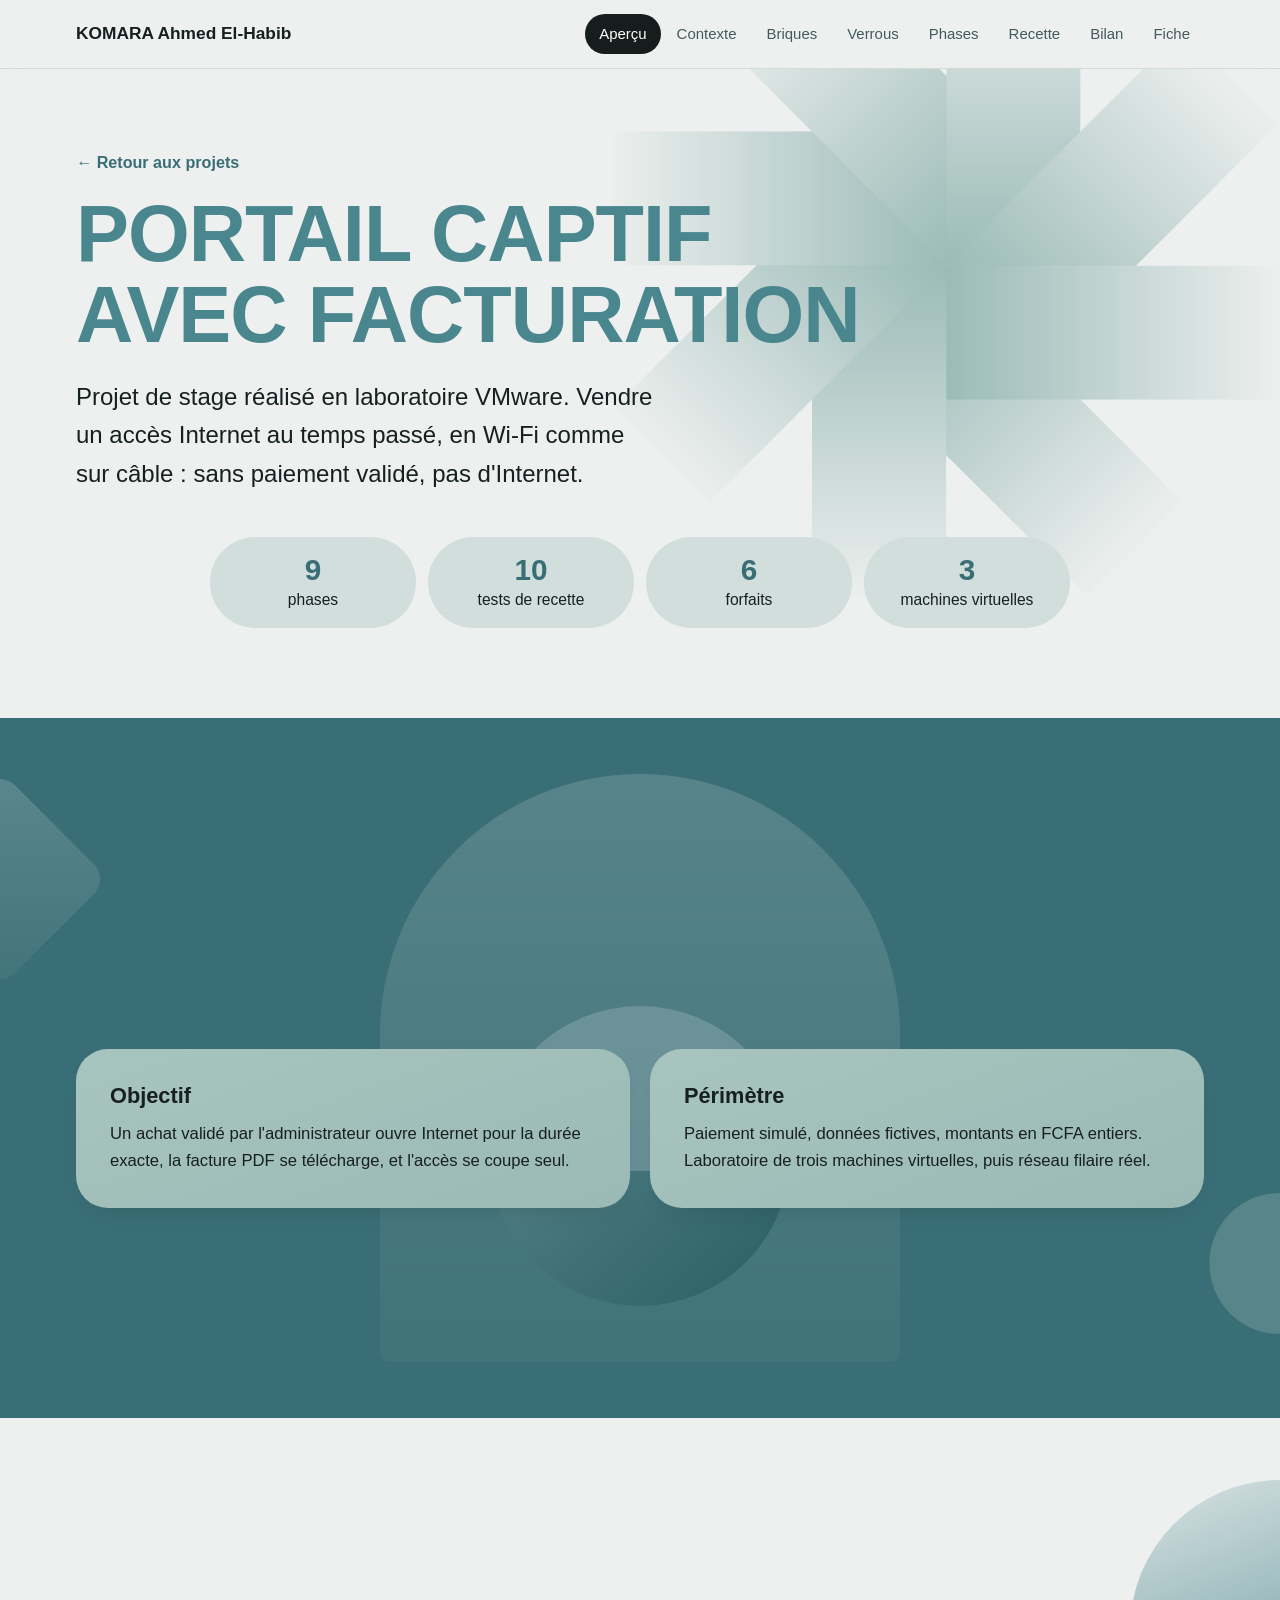
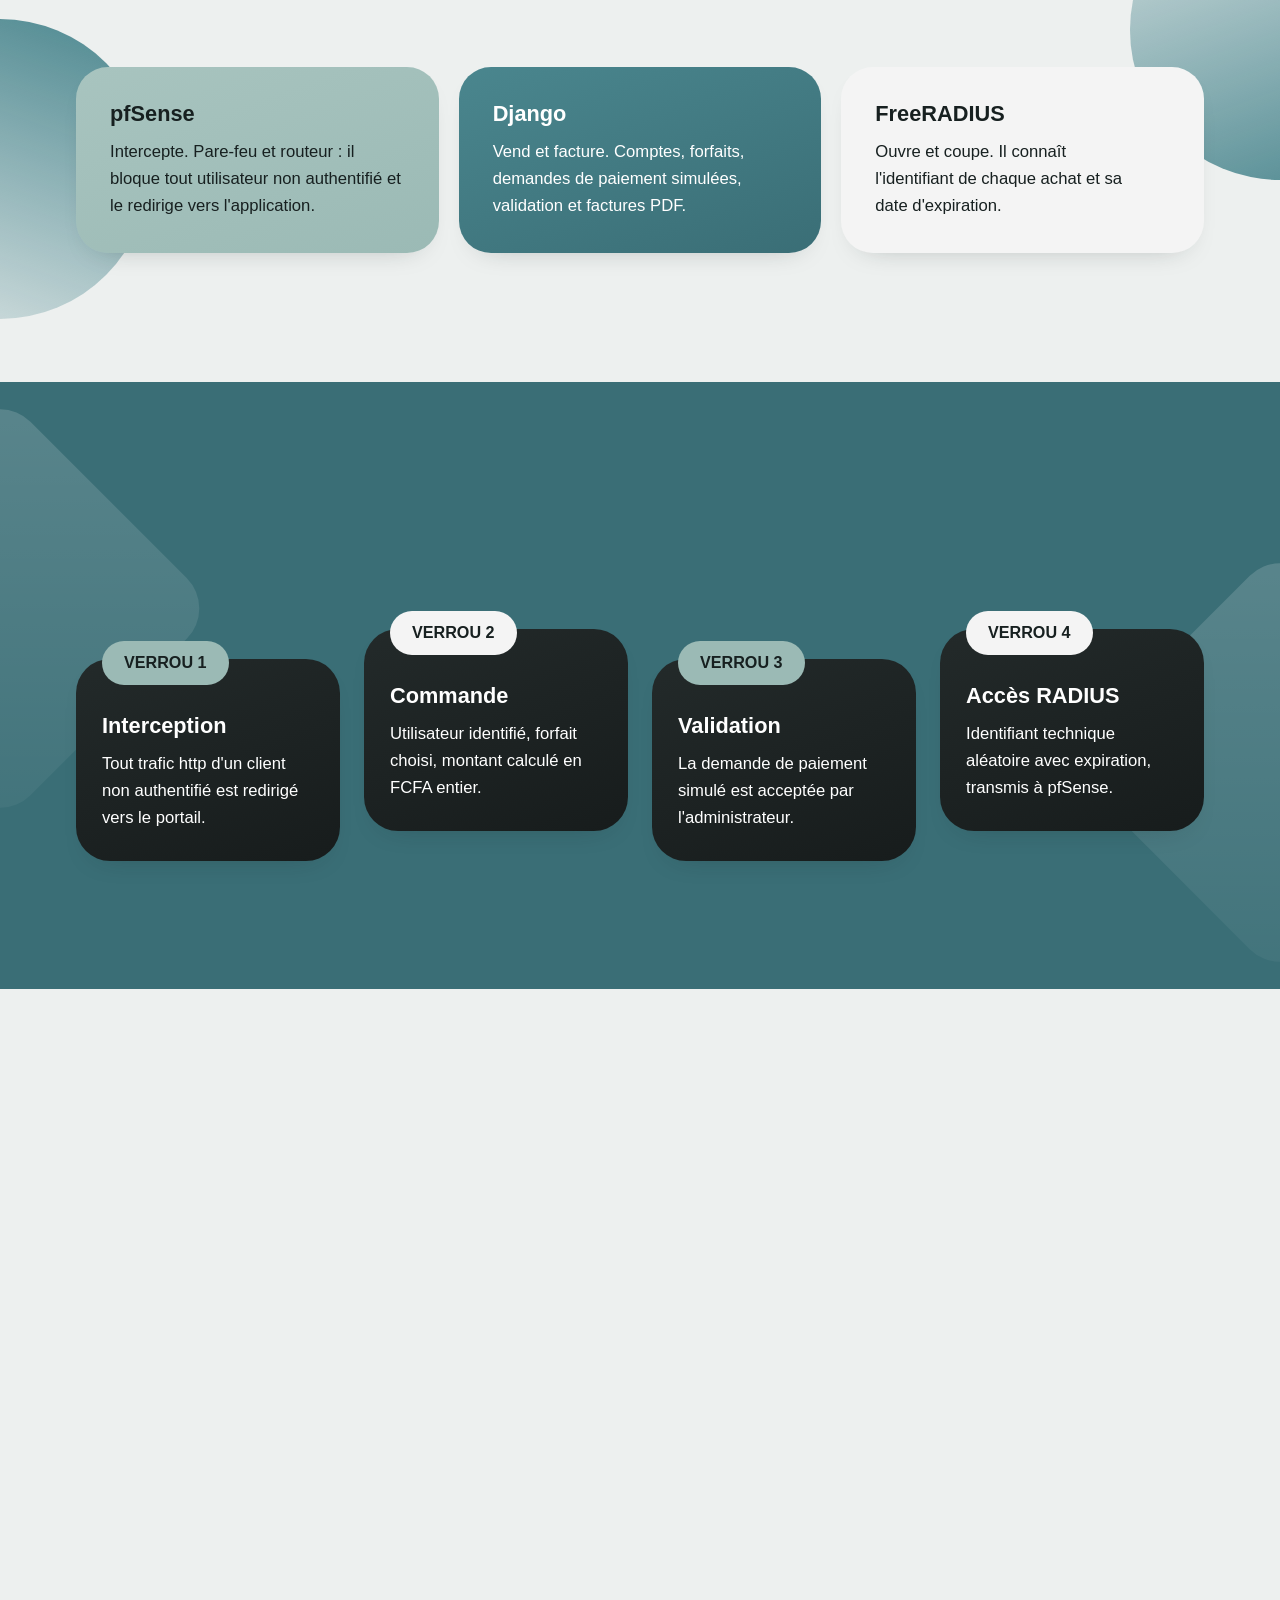
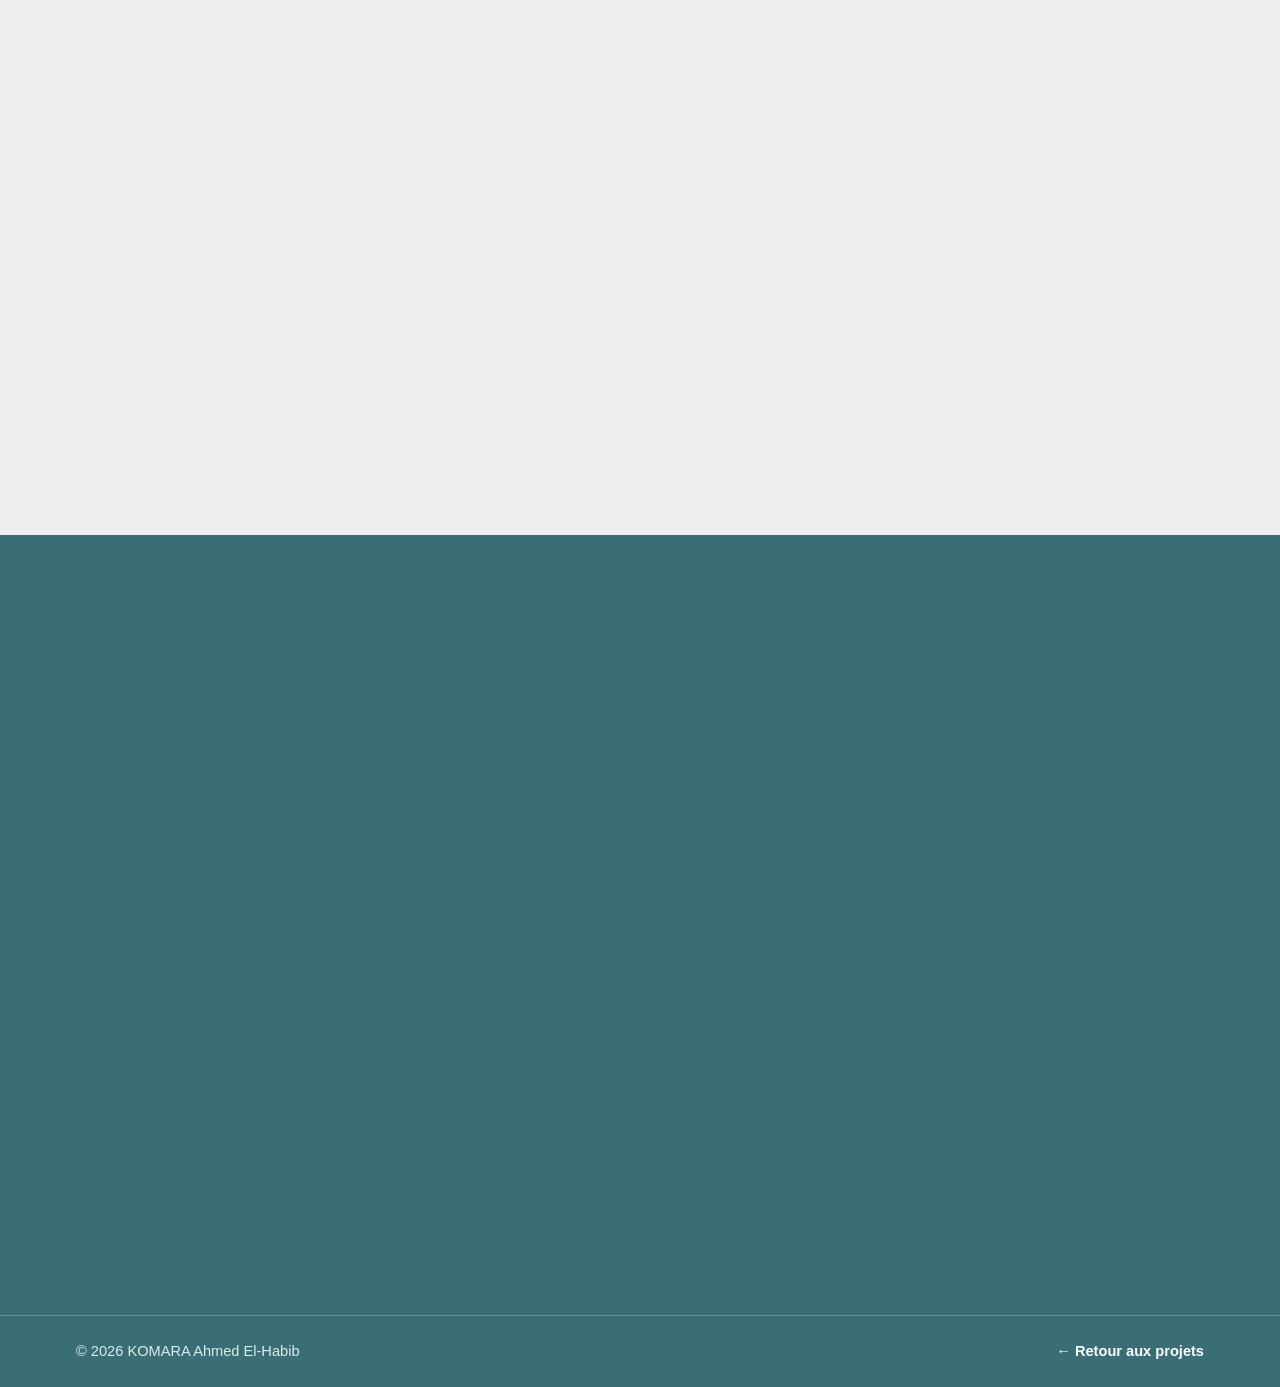
==== commit b0df7984: "Add files via upload" ====
--- a/projet-portail-captif.html
+++ b/projet-portail-captif.html
@@ -9,8 +9,10 @@
 <meta name="color-scheme" content="light">
 <link rel="icon" href="data:image/svg+xml,%3Csvg xmlns='http://www.w3.org/2000/svg' viewBox='0 0 32 32'%3E%3Crect width='32' height='32' rx='9' fill='%233a6e76'/%3E%3Ctext x='16' y='22' font-size='16' font-family='sans-serif' font-weight='700' text-anchor='middle' fill='white'%3EK%3C/text%3E%3C/svg%3E">
 <link rel="preload" href="etoile.svg" as="image" type="image/svg+xml">
+<link rel="prefetch" href="index.html">
 <link rel="stylesheet" href="style.css">
 <script src="main.js" defer></script>
+<script type="application/ld+json">{"@context":"https://schema.org","@type":"CreativeWork","name":"Portail captif avec facturation","author":{"@type":"Person","name":"KOMARA Ahmed El-Habib"},"about":"Réseau et sécurité informatique"}</script>
 </head>
 <body>
 <a class="skip" href="#main">Aller au contenu</a>
@@ -66,26 +68,27 @@
 </section>
 
 <section class="sec" id="phases">
-<div class="dec pj rv" aria-hidden="true"><i class="a px"></i><i class="b px"></i></div>
-<div class="w">
-<h2 class="t rv">Neuf phases, chacune validée</h2>
-<div class="cards sm">
-<article class="card s rv"><span class="n">Phase 0</span><h3>Socle pfSense</h3><p>Critère : ping 8.8.8.8 depuis le client.</p></article>
-<article class="card s rv"><span class="n">Phase 1</span><h3>Portail natif</h3><p>Critère : un code ouvre Internet, puis se coupe.</p></article>
-<article class="card s rv"><span class="n">Phase 2</span><h3>Serveur Ubuntu</h3><p>Critère : ssh et apt update fonctionnent.</p></article>
-<article class="card s rv"><span class="n">Phase 3</span><h3>FreeRADIUS + MariaDB</h3><p>Critère : radtest renvoie Access-Accept.</p></article>
-<article class="card s rv"><span class="n">Phase 4</span><h3>Application Django</h3><p>Critère : achat simulé, accès ouvert, facture PDF.</p></article>
-<article class="card s rv"><span class="n">Phase 5</span><h3>Intégration au portail</h3><p>Critère : parcours complet sur le client.</p></article>
-<article class="card s rv"><span class="n">Phase 6</span><h3>Paiement simulé</h3><p>Critère : validé, accès ouvert ; refusé, rien.</p></article>
-<article class="card s rv"><span class="n">Phase 7</span><h3>Administration</h3><p>Critère : tableau de bord utilisable.</p></article>
-<article class="card s rv"><span class="n">Phase 8</span><h3>Réseau filaire</h3><p>Critère : démonstration en filaire.</p></article>
-</div></div>
+<div class="dec ck rv" aria-hidden="true"><i class="a px"></i><i class="b px"></i></div>
+<div class="w cp">
+<div class="arch rv"><i class="p"></i><i class="r"></i><i class="t"></i><h2>Phases</h2></div>
+<ul class="rows rv">
+<li><span class="lab">Phase 0</span><span class="dot"></span><div><h3>Socle pfSense</h3><p>Critère : ping 8.8.8.8 depuis le client.</p></div></li>
+<li><span class="lab">Phase 1</span><span class="dot"></span><div><h3>Portail natif</h3><p>Critère : un code ouvre Internet, puis se coupe.</p></div></li>
+<li><span class="lab">Phase 2</span><span class="dot"></span><div><h3>Serveur Ubuntu</h3><p>Critère : ssh et apt update fonctionnent.</p></div></li>
+<li><span class="lab">Phase 3</span><span class="dot"></span><div><h3>FreeRADIUS + MariaDB</h3><p>Critère : radtest renvoie Access-Accept.</p></div></li>
+<li><span class="lab">Phase 4</span><span class="dot"></span><div><h3>Application Django</h3><p>Critère : achat simulé, accès ouvert, facture PDF.</p></div></li>
+<li><span class="lab">Phase 5</span><span class="dot"></span><div><h3>Intégration au portail</h3><p>Critère : parcours complet sur le client.</p></div></li>
+<li><span class="lab">Phase 6</span><span class="dot"></span><div><h3>Paiement simulé</h3><p>Critère : validé, accès ouvert ; refusé, rien.</p></div></li>
+<li><span class="lab">Phase 7</span><span class="dot"></span><div><h3>Administration</h3><p>Critère : tableau de bord utilisable.</p></div></li>
+<li><span class="lab">Phase 8</span><span class="dot"></span><div><h3>Réseau filaire</h3><p>Critère : démonstration en filaire.</p></div></li>
+</ul></div>
 </section>
 
 <section class="sec dark" id="recette">
-<div class="dec ab rv" aria-hidden="true"><i class="a"></i><i class="b"></i><i class="e px"></i><i class="f px"></i></div>
-<div class="w">
-<h2 class="t rv">Recette : dix scénarios de test</h2>
+<div class="dec pv rv" aria-hidden="true"><i class="a px"></i><i class="b px"></i></div>
+<div class="w kf">
+<div class="rv"><h2 class="l">Recette<br><b>dix tests</b></h2>
+<div class="card sg"><p>« Quatre scénarios clés sur dix : accès refusé, double validation, coupure à l'heure, appareil unique. »</p></div></div>
 <div class="cards c2">
 <article class="card sg rv"><h3>T1 · Client non authentifié</h3><p>Redirigé vers l'application, aucun accès à Internet.</p></article>
 <article class="card wh rv"><h3>T5 · Commande validée deux fois</h3><p>Un seul accès et une seule facture.</p></article>
@@ -103,15 +106,18 @@
 <article class="card tl rv"><h3>LAN absent</h3><p>Seconde carte réseau oubliée : ajoutée, puis interfaces réassignées.</p></article>
 <article class="card wh rv"><h3>Clavier AZERTY/QWERTY</h3><p>Accès au serveur par SSH depuis Windows.</p></article>
 </div>
-<div class="cards pers">
-<article class="card sl rv"><h3>Paiement</h3><p>Perspective : API Mobile Money avec confirmation automatique.</p></article>
-<article class="card sl rv"><h3>Chiffrement</h3><p>Perspective : HTTPS avec nom de domaine et certificat.</p></article>
-<article class="card sl rv"><h3>Disponibilité</h3><p>Perspective : sauvegardes automatiques et reprise rapide.</p></article>
-</div></div>
+<div class="pp">
+<div class="rv"><h2 class="l s">Perspectives</h2><p style="margin-top:12px;color:var(--mu)">Trois pistes pour aller plus loin que le laboratoire.</p></div>
+<ul class="bl rv">
+<li><i></i><div><h3>Paiement</h3><p>API Mobile Money avec confirmation automatique.</p></div></li>
+<li><i></i><div><h3>Chiffrement</h3><p>HTTPS avec nom de domaine et certificat.</p></div></li>
+<li><i></i><div><h3>Disponibilité</h3><p>Sauvegardes automatiques et reprise rapide.</p></div></li>
+</ul></div>
+</div>
 </section>
 
 <section class="sec dark" id="fiche">
-<div class="dec pv rv" aria-hidden="true"><i class="a px"></i><i class="b px"></i></div>
+<div class="dec ab rv" aria-hidden="true"><i class="a"></i><i class="b"></i><i class="e px"></i><i class="f px"></i></div>
 <div class="w">
 <h2 class="t rv">Fiche du projet</h2>
 <div class="cards c2">
@@ -123,6 +129,7 @@
 </section>
 </main>
 
-<footer class="ft"><div class="w"><span>© 2026 KOMARA Ahmed El-Habib</span><a href="index.html#projets">← Retour aux projets</a></div></footer>
+<footer class="ft d"><div class="w"><span>© 2026 KOMARA Ahmed El-Habib</span><a href="index.html#projets">← Retour aux projets</a></div></footer>
+<a class="up" href="#haut" aria-label="Haut de page">↑</a>
 </body>
 </html>
--- a/style.css
+++ b/style.css
@@ -3,11 +3,10 @@
 *{margin:0}
 @view-transition{navigation:auto}
 ::view-transition-old(root),::view-transition-new(root){animation-duration:.45s}
-html{scroll-behavior:smooth;scroll-padding-top:84px;overflow-x:clip;-webkit-text-size-adjust:100%}
+html{scroll-behavior:smooth;scroll-padding-top:84px;overflow-x:clip;-webkit-text-size-adjust:100%;-webkit-tap-highlight-color:transparent}
 body{font-family:var(--f);background:var(--bg);color:var(--ink);line-height:1.6;font-size:clamp(15px,.35vw + 14px,17px);-webkit-font-smoothing:antialiased;overflow-x:clip}
 img,svg{display:block;max-width:100%}
 a{color:inherit}
-::selection{background:var(--tl);color:#fff}
 h1,h2,.lead{text-wrap:balance}
 p{text-wrap:pretty}
 :focus-visible{outline:3px solid var(--tl);outline-offset:3px;border-radius:6px}
@@ -30,12 +29,18 @@
 nav a:hover{background:var(--cd);color:var(--ink)}
 nav a[aria-current=true]{background:var(--dk);color:#fff}
 .mb{display:none;background:none;border:1.5px solid var(--ink);border-radius:999px;padding:8px 20px;font:inherit;font-size:.88em;font-weight:700;cursor:pointer;color:var(--ink)}
-.pill{position:relative;overflow:hidden;display:inline-flex;align-items:center;justify-content:center;background:var(--td);color:#fff;font-weight:700;font-size:.88em;letter-spacing:.05em;text-transform:uppercase;text-decoration:none;border-radius:999px;padding:16px clamp(22px,3vw,34px);border:2px solid var(--td);transition:transform .25s var(--ez),background .25s,box-shadow .25s}
-.pill::after{content:"";position:absolute;inset:0;background:linear-gradient(110deg,transparent 30%,rgba(255,255,255,.35) 50%,transparent 70%);transform:translateX(-120%);transition:transform .7s var(--ez)}
-.pill:hover::after{transform:translateX(120%)}
-.pill:hover{background:var(--dk);border-color:var(--dk);transform:translateY(-3px);box-shadow:0 14px 28px -14px rgba(23,32,32,.5)}
+.pill{display:inline-flex;align-items:center;justify-content:center;background:var(--td);color:#fff;font-weight:700;font-size:.88em;letter-spacing:.05em;text-transform:uppercase;text-decoration:none;border-radius:999px;padding:16px clamp(22px,3vw,34px);border:2px solid var(--td);transition:transform .25s var(--ez),background .25s,border-color .25s}
+.pill:hover{background:var(--dk);border-color:var(--dk);transform:translateY(-2px)}
+.pill:active{transform:scale(.97)}
 .pill.o{background:transparent;color:var(--ink);border-color:var(--ink)}
 .pill.o:hover{background:var(--ink);color:var(--bg)}
+.go{display:inline-flex;align-items:center;gap:8px;text-decoration:none;font-weight:700;padding-bottom:3px;background:linear-gradient(currentColor,currentColor) 0 100%/100% 2px no-repeat;transition:background-size .35s var(--ez)}
+.go:hover{background-size:0 2px}
+.go i{font-style:normal;transition:translate .3s var(--ez)}
+.go:hover i{translate:6px 0}
+.up{position:fixed;right:clamp(14px,3vw,28px);bottom:clamp(14px,3vw,28px);width:48px;height:48px;border-radius:50%;background:var(--td);color:#fff;display:flex;align-items:center;justify-content:center;text-decoration:none;font-weight:700;font-size:20px;opacity:0;translate:0 16px;pointer-events:none;transition:opacity .35s,translate .35s var(--ez),background .25s;z-index:35}
+.up.on{opacity:1;translate:0 0;pointer-events:auto}
+.up:hover{background:var(--dk)}
 .hero{position:relative;overflow:hidden;min-height:calc(100vh - 68px);min-height:calc(100svh - 68px);display:flex}
 .hero>.w{display:flex;flex-direction:column;justify-content:space-between;gap:clamp(28px,5vh,60px);padding-block:clamp(40px,10vh,100px) clamp(24px,4vh,40px)}
 .hero .w>*{animation:up .9s var(--ez) both}
@@ -53,9 +58,12 @@
 .sec{position:relative;padding:clamp(72px,11vw,128px) 0;overflow:hidden;content-visibility:auto;contain-intrinsic-size:auto 780px}
 .dark{background:var(--td);color:#fff}
 .dark p{color:#f0f6f5}
-.dec{position:absolute;inset:0;pointer-events:none;overflow:hidden;z-index:0}
-.dec i{position:absolute;display:block}
+.dec{position:absolute;inset:0;pointer-events:none;overflow:hidden;z-index:0;contain:layout paint}
+.dec i{position:absolute;display:block;transition:scale 1.3s var(--ez),opacity 1.3s var(--ez)}
+.dec i:nth-child(2){transition-delay:.12s}.dec i:nth-child(3){transition-delay:.24s}.dec i:nth-child(4){transition-delay:.36s}.dec i:nth-child(5){transition-delay:.48s}
 .js .dec.rv{transform:none}
+.js .dec.rv i{scale:.85;opacity:0}
+.js .dec.in i{scale:1;opacity:1}
 @supports(animation-timeline:view()){.dec .px{animation:par linear both;animation-timeline:view()}}
 .dm .a{left:50%;top:8%;bottom:8%;width:min(520px,80vw);transform:translateX(-50%);border-radius:999px 999px 36px 36px;background:linear-gradient(rgba(255,255,255,.15),rgba(255,255,255,.03))}
 .dm .c,.dm .d{left:50%;bottom:16%;width:min(300px,52vw);aspect-ratio:1;transform:translateX(-50%);border-radius:50%}
@@ -83,14 +91,12 @@
 h2.t{font-size:clamp(32px,5.4vw,72px);line-height:1.06;font-weight:400;letter-spacing:-1.5px;text-align:center;margin-bottom:clamp(28px,4vw,48px)}
 h2.t b,h2.l b,.cta h2 b{font-weight:700}
 h2.l{font-size:clamp(38px,6vw,84px);line-height:1;font-weight:400;letter-spacing:-2px}
+h2.l.s{font-size:clamp(30px,4vw,52px)}
 .lead{font-size:clamp(17px,1.9vw,22px);text-align:center;max-width:820px;margin-inline:auto;font-weight:700}
 .cards{display:grid;gap:clamp(12px,2vw,20px);grid-template-columns:repeat(auto-fit,minmax(min(100%,250px),1fr));position:relative}
 .cards.c2{grid-template-columns:repeat(auto-fit,minmax(min(100%,320px),1fr))}
-.cards.sm{grid-template-columns:repeat(auto-fit,minmax(min(100%,230px),1fr))}
-.card{position:relative;isolation:isolate;border-radius:clamp(22px,3vw,32px);padding:clamp(22px,3vw,34px);background:var(--cd);color:var(--ink);transition:transform .35s var(--ez),box-shadow .35s;box-shadow:0 12px 30px -22px rgba(23,32,32,.4)}
-.card::before{content:"";position:absolute;inset:0;border-radius:inherit;background:radial-gradient(240px circle at var(--mx,50%) var(--my,50%),rgba(255,255,255,.28),transparent 65%);opacity:0;transition:opacity .35s;pointer-events:none;z-index:-1}
-.card:hover::before{opacity:1}
-.card:hover{transform:translateY(-6px);box-shadow:0 24px 46px -22px rgba(23,32,32,.5)}
+.card{border-radius:clamp(22px,3vw,32px);padding:clamp(22px,3vw,34px);background:var(--cd);color:var(--ink);transition:transform .35s var(--ez);box-shadow:0 12px 30px -22px rgba(23,32,32,.4)}
+.card:hover{transform:translateY(-5px)}
 .card h3{font-size:clamp(18px,1.7vw,22px);line-height:1.2;font-weight:700;margin-bottom:12px}
 .card p{font-size:.98em;color:inherit}
 .card.sg{background:linear-gradient(160deg,#a8c4bf,#9bbab5)}
@@ -99,25 +105,26 @@
 .card.tl{background:linear-gradient(160deg,#4a868e,var(--td));color:#fff}
 .card.sl{background:transparent;border:2px dashed #9fb2af;box-shadow:none}
 .dark .card.sl{border-color:rgba(255,255,255,.4)}
-.card.s{padding:22px;border-radius:24px}
-.card.s h3{font-size:1.08em}
-.card.s p{font-size:.92em}
-.n{display:block;font-size:.85em;font-weight:700;color:var(--td);margin-bottom:6px}
+.card.q p{font-style:italic;color:var(--td)}
+.who{display:block;margin-top:14px;font-weight:700;font-size:.85em;color:var(--td)}
 .tag{display:inline-block;font-size:.8em;font-weight:700;letter-spacing:.06em;text-transform:uppercase;color:var(--sg);margin-bottom:12px}
 .tg{display:flex;gap:6px;flex-wrap:wrap;margin-top:16px}
 .tg span{font-size:.82em;font-weight:700;border-radius:999px;padding:5px 14px;background:var(--sg);color:var(--ink)}
 .kf{display:grid;grid-template-columns:minmax(0,1fr) minmax(0,1.5fr);gap:clamp(28px,4vw,48px);align-items:start}
-.kf .card.tl{margin-top:32px}
+.kf>div:first-child>.card{margin-top:32px}
 .cp{display:grid;grid-template-columns:minmax(0,1fr) minmax(0,1.5fr);gap:clamp(24px,4vw,56px);align-items:stretch}
 .arch{position:relative;min-height:clamp(340px,48vw,540px)}
-.arch i{position:absolute;display:block}
+.arch i{position:absolute;display:block;transition:scale 1.2s var(--ez),opacity 1.2s var(--ez)}
+.js .arch.rv:not(.in) i{scale:.9;opacity:0}
 .arch .p{left:0;right:0;top:0;bottom:0;border-radius:999px 999px 36px 36px;background:linear-gradient(#dfe8e6,rgba(237,240,239,.2))}
 .arch .r,.arch .t{left:50%;bottom:8%;width:58%;aspect-ratio:1;border-radius:50%;margin-left:-29%}
 .arch .r{background:linear-gradient(rgba(201,220,217,.9),rgba(155,187,183,.9));clip-path:inset(0 0 46% 0)}
 .arch .t{background:linear-gradient(200deg,var(--cd),var(--tl));clip-path:inset(54% 0 0 0)}
 .arch h2{position:absolute;left:0;right:0;top:40%;transform:translateY(-50%);text-align:center;font-size:clamp(28px,4.2vw,58px);line-height:1;font-weight:400;letter-spacing:-1.5px}
 .rows{list-style:none;padding:0;align-self:center}
-.rows li{display:grid;grid-template-columns:minmax(120px,175px) minmax(20px,70px) 1fr;gap:14px;align-items:start;padding:15px 0}
+.rows li{display:grid;grid-template-columns:minmax(120px,175px) minmax(20px,70px) 1fr;gap:14px;align-items:start;padding:14px 0;transition:opacity .7s var(--ez),translate .7s var(--ez)}
+.rows li:nth-child(2){transition-delay:.08s}.rows li:nth-child(3){transition-delay:.16s}.rows li:nth-child(4){transition-delay:.24s}.rows li:nth-child(5){transition-delay:.32s}.rows li:nth-child(6){transition-delay:.4s}.rows li:nth-child(7){transition-delay:.48s}.rows li:nth-child(8){transition-delay:.56s}.rows li:nth-child(9){transition-delay:.64s}
+.js .rows.rv:not(.in) li{opacity:0;translate:-26px 0}
 .lab{background:var(--cd);font-weight:700;border-radius:999px;text-align:center;padding:9px 12px;font-size:.95em;transition:background .3s,color .3s}
 .rows li:hover .lab{background:var(--td);color:#fff}
 .dot{border-top:2px dotted var(--ink);margin-top:20px;transform-origin:left;transition:transform 1s var(--ez) .3s}
@@ -125,26 +132,44 @@
 .rows h3{font-size:1.15em;font-weight:700;color:var(--td)}
 .rows p{font-size:.92em;color:var(--mu)}
 .rm{display:grid;gap:40px clamp(14px,2vw,24px);grid-template-columns:repeat(auto-fit,minmax(min(100%,235px),1fr));position:relative;padding-top:28px}
-.rm .card{background:linear-gradient(160deg,#232a2a,var(--dk));color:#fff;border-radius:34px;padding:54px 26px 30px}
+.rm .card{background:linear-gradient(160deg,#232a2a,var(--dk));color:#fff;border-radius:34px;padding:54px 26px 30px;position:relative}
+.rm .card:hover{transform:none}
+.js .rm .card:nth-child(odd).rv:not(.in){transform:translateX(-28px)}
+.js .rm .card:nth-child(even).rv:not(.in){transform:translateX(28px)}
 .lb{position:absolute;top:-18px;left:26px;background:var(--sg);color:var(--ink);font-weight:700;border-radius:999px;padding:9px 22px;font-size:.95em}
 @media(min-width:900px){.rm .card:nth-child(even){translate:0 -30px}.rm .card:nth-child(even) .lb{background:var(--wh)}}
+.pp{display:grid;grid-template-columns:minmax(0,1fr) minmax(0,1.2fr);gap:clamp(28px,5vw,64px);align-items:center;margin-top:clamp(56px,8vw,96px)}
+.bl{list-style:none;padding:0;display:grid;gap:26px}
+.bl li{display:grid;grid-template-columns:clamp(40px,5vw,56px) 1fr;gap:18px;align-items:start}
+.bl i{display:block;aspect-ratio:1;border-radius:50%;background:var(--sg)}
+.bl li:nth-child(2) i{background:var(--tl)}
+.bl li:nth-child(3) i{background:var(--td)}
+.bl h3{font-size:clamp(18px,1.8vw,24px);font-weight:700;margin-bottom:4px}
+.bl p{font-size:.95em;color:var(--mu)}
 .team{display:flex;flex-direction:column;align-items:center;text-align:center;gap:18px}
 .ph1{width:clamp(170px,22vw,230px);aspect-ratio:23/25;border-radius:64px;background:linear-gradient(145deg,var(--cd),var(--sg));color:var(--td);display:flex;align-items:center;justify-content:center;font-size:clamp(60px,8vw,84px);font-weight:700;box-shadow:0 20px 40px -20px rgba(0,0,0,.4)}
 .np{background:var(--sg);color:var(--ink);font-weight:700;border-radius:999px;padding:14px 30px;font-size:1.1em}
 .it{font-style:italic;max-width:420px}
 .stats{display:grid;grid-template-columns:repeat(auto-fit,minmax(min(100%,150px),1fr));gap:12px;margin-top:clamp(28px,4vw,44px)}
 .lead+.stats{max-width:860px;margin-inline:auto}
-.stats div{background:var(--cd);color:var(--ink);border-radius:999px;padding:16px 20px;text-align:center;font-size:.92em}
+.stats div{background:var(--cd);color:var(--ink);border-radius:999px;padding:16px 20px;text-align:center;font-size:.92em;transition:scale .7s cubic-bezier(.34,1.56,.64,1),opacity .5s}
+.stats div:nth-child(2){transition-delay:.1s}.stats div:nth-child(3){transition-delay:.2s}.stats div:nth-child(4){transition-delay:.3s}
+.js .stats.rv:not(.in) div{scale:.7;opacity:0}
 .stats b{display:block;font-size:1.9em;font-weight:700;color:var(--td);line-height:1.15}
-.cta{text-align:center;display:flex;align-items:center;min-height:min(100vh,820px);content-visibility:visible}
+.cta{text-align:center;display:flex;align-items:stretch;min-height:min(100vh,820px);min-height:min(100svh,820px);content-visibility:visible}
+.cta>.w{display:grid;grid-template-rows:1fr auto 1fr;justify-items:center}
 .st2{--H:clamp(520px,120vh,1100px);position:absolute;height:var(--H);width:auto;max-width:none;left:calc(50% - var(--H) * .598);top:calc(50% - var(--H) * .302);transform-origin:53.8% 30.2%;pointer-events:none;z-index:0;animation:sg2 1.6s var(--ez) both,fl 18s ease-in-out 1.6s infinite}
-.cta h2{font-size:clamp(34px,6.4vw,86px);line-height:1.04;font-weight:400;letter-spacing:-2px;margin-bottom:36px}
-.cl{display:grid;grid-template-columns:repeat(auto-fit,minmax(min(100%,230px),1fr));gap:20px 24px;border-top:1px solid #cdd6d4;margin-top:clamp(44px,8vw,80px);padding-top:22px;text-align:left}
+.cta h2{align-self:end;font-size:clamp(34px,6.4vw,86px);line-height:1.04;font-weight:400;letter-spacing:-2px;margin-bottom:clamp(24px,4vw,40px)}
+.cta .pill{align-self:center}
+.cl{align-self:start;display:flex;flex-wrap:wrap;justify-content:center;gap:20px clamp(28px,5vw,64px);width:min(100%,900px);margin-top:clamp(36px,6vw,64px);padding-top:22px;border-top:1px solid #cdd6d4;text-align:center}
+.cl>div{min-width:200px}
 .cl small{display:block;font-size:.86em}
 .cl b{font-size:1.1em;overflow-wrap:anywhere}
 .ft{padding:24px 0;font-size:.86em;background:var(--bg);color:var(--mu);border-top:1px solid #d3dbd9}
 .ft .w{display:flex;justify-content:space-between;gap:12px;flex-wrap:wrap}
 .ft a{text-decoration:none;font-weight:700;color:var(--td)}
+.ft.d{background:var(--td);color:#dcebe9;border-top:1px solid rgba(255,255,255,.22)}
+.ft.d a{color:#fff}
 .ph{position:relative;overflow:hidden;padding:clamp(48px,8vw,80px) 0 clamp(56px,8vw,90px)}
 .ph .w>*{animation:up .9s var(--ez) both}
 .ph .w>:nth-child(3){animation-delay:.14s}
@@ -153,14 +178,13 @@
 .ph .lead{text-align:left;margin:0;font-weight:400;font-size:clamp(18px,2vw,24px);max-width:640px}
 .crumb{display:inline-block;font-size:.95em;color:var(--td);font-weight:700;text-decoration:none}
 .todo{background:#ffe9a8;color:#5a4200;border-radius:6px;padding:1px 8px;font-size:.8em;font-weight:700}
-.pers{margin-top:20px}
 .js .rv{opacity:0;transform:translateY(30px) scale(.985);transition:opacity .8s var(--ez),transform .8s var(--ez)}
 .js .rv.in{opacity:1;transform:none}
 .js h2.rv{clip-path:inset(0 0 100% 0);transition:opacity .8s var(--ez),transform .8s var(--ez),clip-path .9s var(--ez)}
 .js h2.rv.in{clip-path:inset(-12% -4% -12% -4%)}
 .rv:nth-child(2){transition-delay:.1s}.rv:nth-child(3){transition-delay:.2s}.rv:nth-child(4){transition-delay:.3s}.rv:nth-child(5){transition-delay:.4s}.rv:nth-child(6){transition-delay:.5s}.rv:nth-child(n+7){transition-delay:.6s}
 @media(max-width:1080px){.mb{display:block}nav{order:3;flex-basis:100%;display:none}nav.open{display:block}nav ul{flex-direction:column;padding:6px 0 14px}nav a{padding:13px 16px;font-size:1em}}
-@media(max-width:900px){.kf,.cp{grid-template-columns:1fr}.arch{min-height:320px}}
-@media(max-width:720px){.hero,.hero>.w{min-height:0}.hero>.w{gap:34px}.hero h1{white-space:normal;font-size:clamp(30px,10vw,50px)}.st{height:62%;opacity:.55}.rows li{grid-template-columns:1fr;gap:8px}.dot{display:none}.st2{--H:clamp(420px,80vh,640px)}.cta{min-height:0}.act .pill{flex:1 1 100%}}
-@media(prefers-reduced-motion:reduce){html{scroll-behavior:auto}*,::before,::after{animation:none!important;transition:none!important}.js .rv{opacity:1;transform:none;clip-path:none}}
-@media print{.top,.st,.st2,.dec,.skip,.mb{display:none}.sec,.hero{min-height:0;padding:24px 0}}+@media(max-width:900px){.kf,.cp,.pp{grid-template-columns:1fr}.arch{min-height:320px}}
+@media(max-width:720px){.hero,.hero>.w{min-height:0}.hero>.w{gap:34px}.hero h1{white-space:normal;font-size:clamp(30px,10vw,50px)}.st{height:62%;opacity:.55}.rows li{grid-template-columns:1fr;gap:8px}.dot{display:none}.st2{--H:clamp(420px,80vh,640px)}.act .pill{flex:1 1 100%}.cl>div{min-width:100%}}
+@media(prefers-reduced-motion:reduce){html{scroll-behavior:auto}*,::before,::after{animation:none!important;transition:none!important}}
+@media print{.top,.st,.st2,.dec,.skip,.mb,.up{display:none}.sec,.hero{min-height:0;padding:24px 0}}
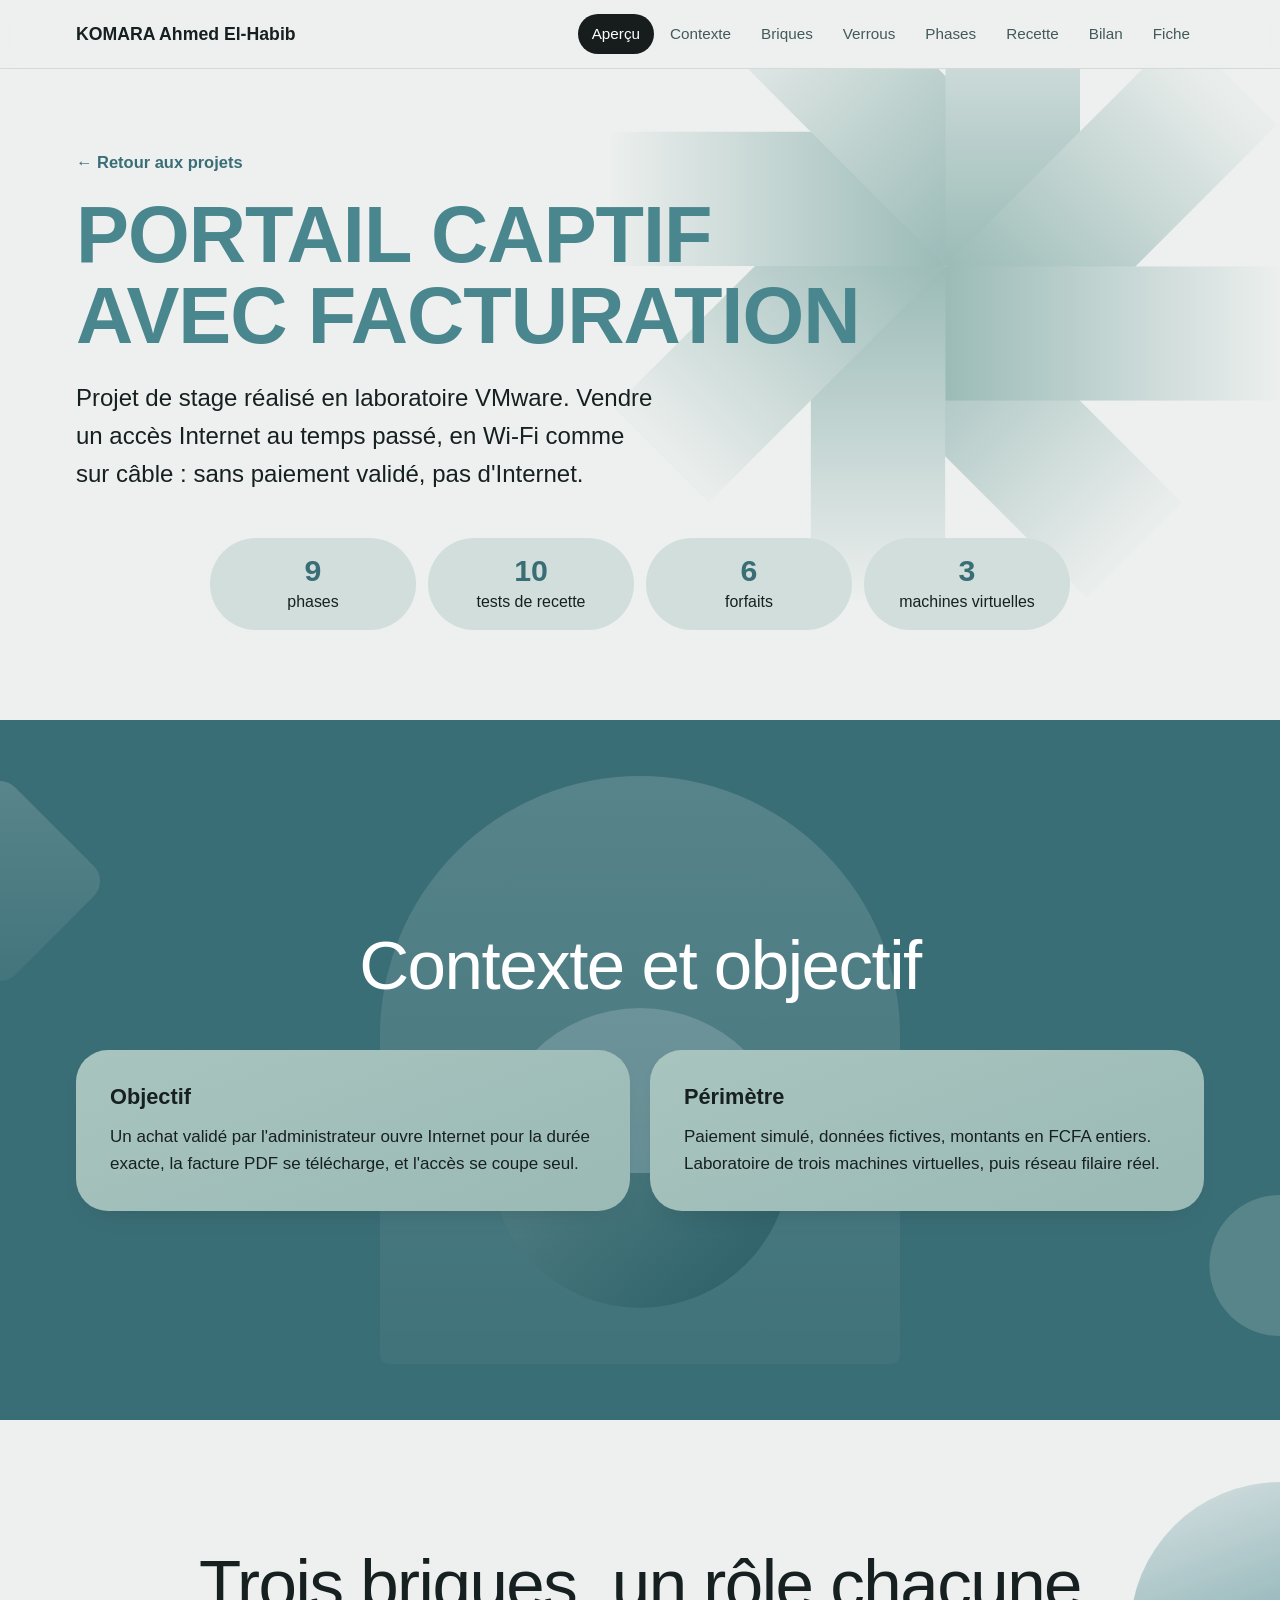
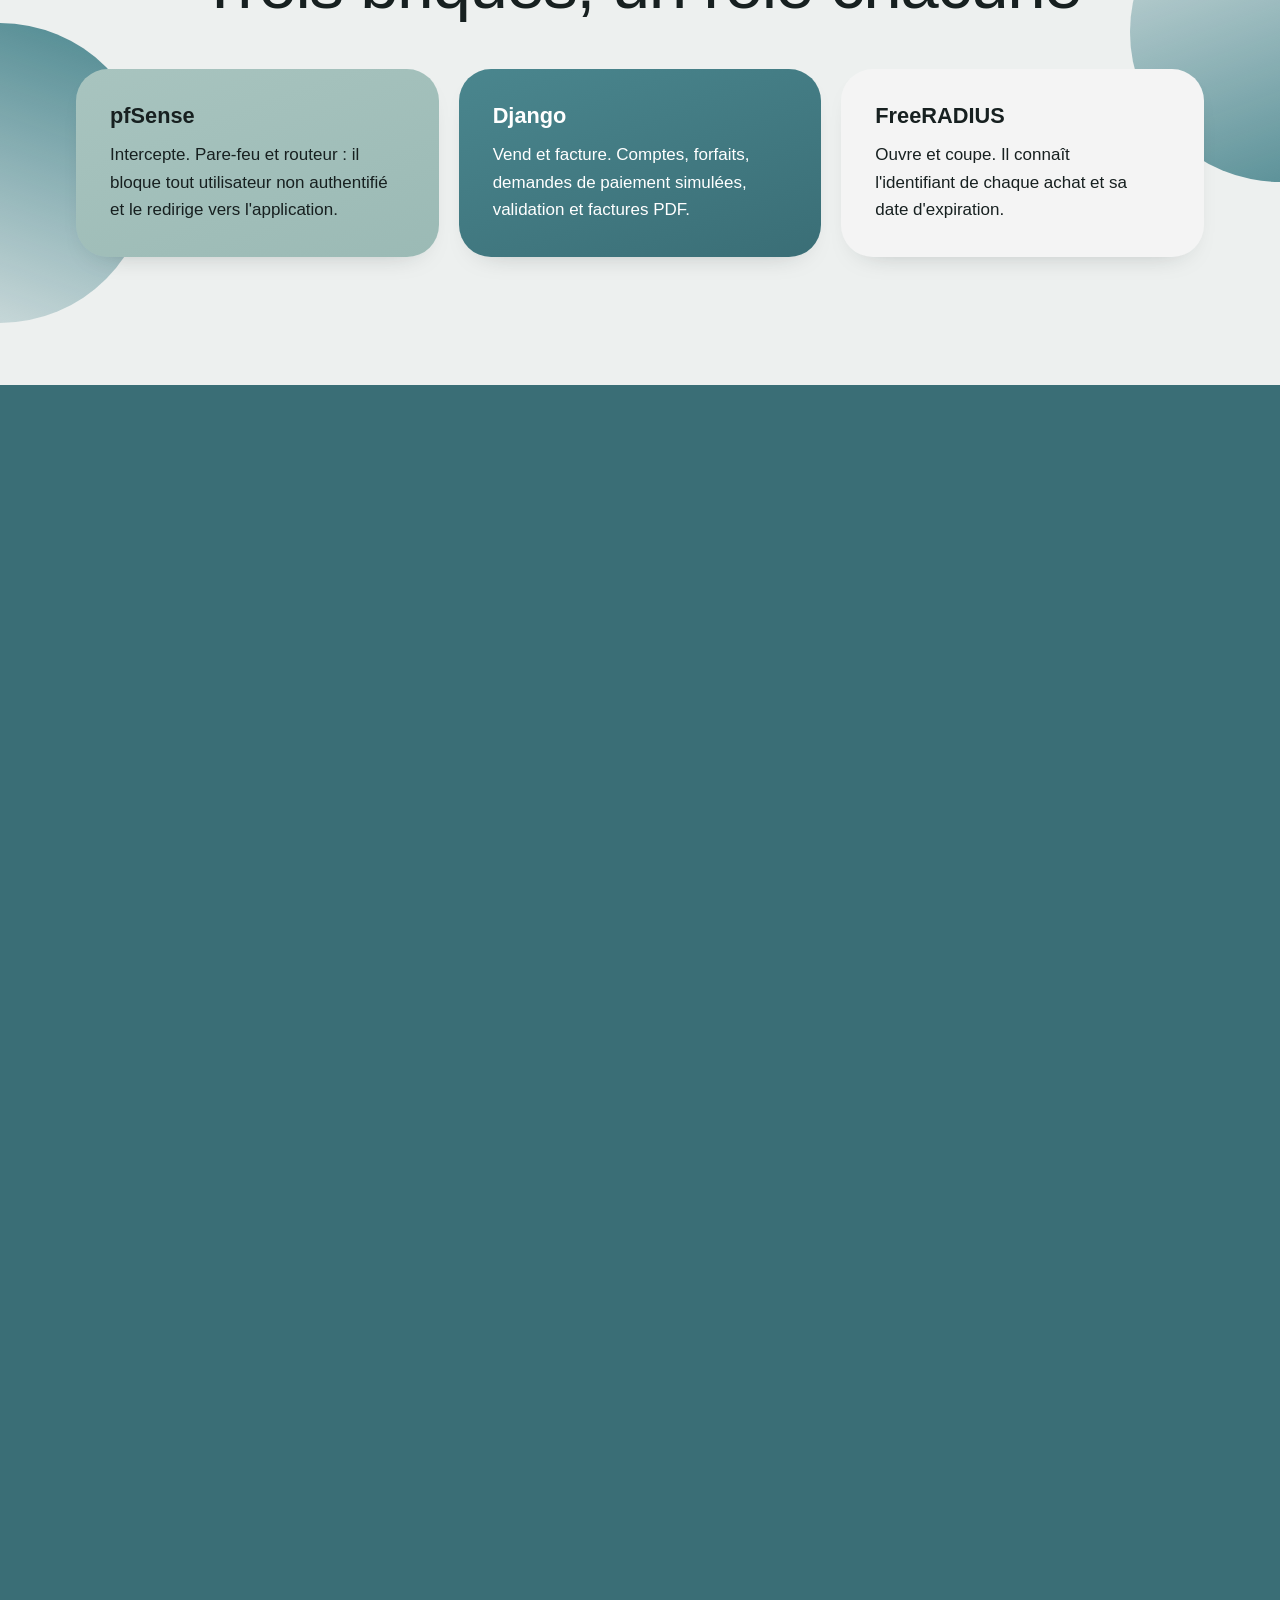
==== commit 7d97529c: "Add files via upload" ====
--- a/projet-portail-captif.html
+++ b/projet-portail-captif.html
@@ -2,11 +2,15 @@
 <html lang="fr">
 <head>
 <meta charset="UTF-8">
-<meta name="viewport" content="width=device-width, initial-scale=1">
+<meta name="viewport" content="width=device-width, initial-scale=1, viewport-fit=cover">
 <title>Portail captif avec facturation · KOMARA Ahmed El-Habib</title>
 <meta name="description" content="Projet de stage : portail captif avec facturation sur pfSense, FreeRADIUS, MariaDB et Django. Quatre verrous, neuf phases, dix tests de recette.">
-<meta name="theme-color" content="#3a6e76">
+<meta name="author" content="KOMARA Ahmed El-Habib">
+<meta name="theme-color" content="#edf0ef">
 <meta name="color-scheme" content="light">
+<meta property="og:title" content="Portail captif avec facturation · KOMARA Ahmed El-Habib">
+<meta property="og:type" content="article">
+<meta property="og:locale" content="fr_FR">
 <link rel="icon" href="data:image/svg+xml,%3Csvg xmlns='http://www.w3.org/2000/svg' viewBox='0 0 32 32'%3E%3Crect width='32' height='32' rx='9' fill='%233a6e76'/%3E%3Ctext x='16' y='22' font-size='16' font-family='sans-serif' font-weight='700' text-anchor='middle' fill='white'%3EK%3C/text%3E%3C/svg%3E">
 <link rel="preload" href="etoile.svg" as="image" type="image/svg+xml">
 <link rel="prefetch" href="index.html">
@@ -107,7 +111,7 @@
 <article class="card wh rv"><h3>Clavier AZERTY/QWERTY</h3><p>Accès au serveur par SSH depuis Windows.</p></article>
 </div>
 <div class="pp">
-<div class="rv"><h2 class="l s">Perspectives</h2><p style="margin-top:12px;color:var(--mu)">Trois pistes pour aller plus loin que le laboratoire.</p></div>
+<div class="rv"><h2 class="l s">Perspectives</h2><p class="sub">Trois pistes pour aller plus loin que le laboratoire.</p></div>
 <ul class="bl rv">
 <li><i></i><div><h3>Paiement</h3><p>API Mobile Money avec confirmation automatique.</p></div></li>
 <li><i></i><div><h3>Chiffrement</h3><p>HTTPS avec nom de domaine et certificat.</p></div></li>
--- a/style.css
+++ b/style.css
@@ -1,10 +1,10 @@
-:root{--bg:#edf0ef;--ink:#172020;--mu:#44595a;--tl:#4a868e;--td:#3a6e76;--sg:#9bbab5;--cd:#d1dedb;--wh:#f4f4f4;--dk:#171c1c;--pad:clamp(20px,5vw,56px);--ez:cubic-bezier(.2,.7,.2,1);--f:"Century Gothic","Avenir Next","Trebuchet MS","Segoe UI",sans-serif}
+:root{--bg:#edf0ef;--ink:#172020;--mu:#44595a;--tl:#4a868e;--td:#3a6e76;--sg:#9bbab5;--cd:#d1dedb;--wh:#f4f4f4;--dk:#171c1c;--pad:clamp(20px,5vw,56px);--ez:cubic-bezier(.2,.7,.2,1);--f:"Century Gothic","Avenir Next","Trebuchet MS","Segoe UI",sans-serif;--wg:linear-gradient(135deg,rgba(255,255,255,.16),rgba(255,255,255,.04));--tg1:linear-gradient(160deg,rgba(74,134,142,.12),var(--tl));--tg2:linear-gradient(20deg,rgba(74,134,142,.12),var(--tl))}
 *,::before,::after{box-sizing:border-box}
 *{margin:0}
 @view-transition{navigation:auto}
 ::view-transition-old(root),::view-transition-new(root){animation-duration:.45s}
 html{scroll-behavior:smooth;scroll-padding-top:84px;overflow-x:clip;-webkit-text-size-adjust:100%;-webkit-tap-highlight-color:transparent}
-body{font-family:var(--f);background:var(--bg);color:var(--ink);line-height:1.6;font-size:clamp(15px,.35vw + 14px,17px);-webkit-font-smoothing:antialiased;overflow-x:clip}
+body{font-family:var(--f);background:var(--bg);color:var(--ink);line-height:1.6;font-size:clamp(15px,.3vw + 13.5px,18px);-webkit-font-smoothing:antialiased;overflow-x:clip}
 img,svg{display:block;max-width:100%}
 a{color:inherit}
 h1,h2,.lead{text-wrap:balance}
@@ -17,36 +17,38 @@
 @keyframes fl{0%,100%{translate:0 0}50%{translate:0 -10px}}
 @keyframes pg{to{transform:scaleX(1)}}
 @keyframes par{from{translate:0 24px}to{translate:0 -24px}}
+@keyframes drop{from{opacity:0;translate:0 -10px}to{opacity:1;translate:0 0}}
 @supports(animation-timeline:scroll()){body::before{content:"";position:fixed;left:0;top:0;width:100%;height:3px;background:var(--tl);transform:scaleX(0);transform-origin:0 50%;z-index:40;animation:pg linear both;animation-timeline:scroll()}}
 .skip{position:absolute;left:-999px}
 .skip:focus{left:16px;top:12px;background:var(--dk);color:#fff;padding:8px 16px;border-radius:999px;z-index:50}
-.w{width:100%;max-width:1240px;margin-inline:auto;padding-inline:var(--pad);position:relative;z-index:1}
-.top{position:sticky;top:0;z-index:30;background:rgba(237,240,239,.94);backdrop-filter:blur(10px);border-bottom:1px solid #d3dbd9}
+.w{width:100%;max-width:clamp(1240px,70vw,1480px);margin-inline:auto;padding-inline:max(var(--pad),env(safe-area-inset-left,0px)) max(var(--pad),env(safe-area-inset-right,0px));position:relative;z-index:1}
+.top{position:sticky;top:0;z-index:30;background:rgba(237,240,239,.94);backdrop-filter:blur(10px);border-bottom:1px solid #d3dbd9;transition:background .45s var(--ez),border-color .45s}
 .top .w{display:flex;align-items:center;justify-content:space-between;gap:12px;min-height:68px;flex-wrap:wrap}
-.brand{font-weight:700;text-decoration:none;font-size:1.02em}
+.brand{font-weight:700;text-decoration:none;font-size:1.02em;transition:color .45s}
 nav ul{list-style:none;display:flex;gap:2px;padding:0}
-nav a{display:block;text-decoration:none;font-size:.88em;padding:8px 14px;border-radius:999px;color:var(--mu);transition:background .25s,color .25s}
-nav a:hover{background:var(--cd);color:var(--ink)}
+nav a{display:block;text-decoration:none;font-size:.88em;padding:8px 14px;border-radius:999px;color:var(--mu);transition:background .3s,color .3s}
 nav a[aria-current=true]{background:var(--dk);color:#fff}
-.mb{display:none;background:none;border:1.5px solid var(--ink);border-radius:999px;padding:8px 20px;font:inherit;font-size:.88em;font-weight:700;cursor:pointer;color:var(--ink)}
+.mb{display:none;background:none;border:1.5px solid var(--ink);border-radius:999px;padding:8px 20px;font:inherit;font-size:.88em;font-weight:700;cursor:pointer;color:var(--ink);transition:color .45s,border-color .45s}
+.top.d{background:rgba(58,110,118,.95);border-bottom-color:rgba(255,255,255,.18)}
+.top.d .brand{color:#fff}
+.top.d nav a{color:#d6e7e5}
+.top.d nav a[aria-current=true]{background:#fff;color:var(--td)}
+.top.d .mb{border-color:#fff;color:#fff}
 .pill{display:inline-flex;align-items:center;justify-content:center;background:var(--td);color:#fff;font-weight:700;font-size:.88em;letter-spacing:.05em;text-transform:uppercase;text-decoration:none;border-radius:999px;padding:16px clamp(22px,3vw,34px);border:2px solid var(--td);transition:transform .25s var(--ez),background .25s,border-color .25s}
-.pill:hover{background:var(--dk);border-color:var(--dk);transform:translateY(-2px)}
 .pill:active{transform:scale(.97)}
 .pill.o{background:transparent;color:var(--ink);border-color:var(--ink)}
-.pill.o:hover{background:var(--ink);color:var(--bg)}
 .go{display:inline-flex;align-items:center;gap:8px;text-decoration:none;font-weight:700;padding-bottom:3px;background:linear-gradient(currentColor,currentColor) 0 100%/100% 2px no-repeat;transition:background-size .35s var(--ez)}
-.go:hover{background-size:0 2px}
 .go i{font-style:normal;transition:translate .3s var(--ez)}
-.go:hover i{translate:6px 0}
-.up{position:fixed;right:clamp(14px,3vw,28px);bottom:clamp(14px,3vw,28px);width:48px;height:48px;border-radius:50%;background:var(--td);color:#fff;display:flex;align-items:center;justify-content:center;text-decoration:none;font-weight:700;font-size:20px;opacity:0;translate:0 16px;pointer-events:none;transition:opacity .35s,translate .35s var(--ez),background .25s;z-index:35}
+.gp{margin-top:16px}
+.sub{margin-top:12px;color:var(--mu)}
+.up{--base:clamp(14px,3vw,28px);position:fixed;right:max(var(--base),env(safe-area-inset-right,0px));bottom:calc(max(var(--base),env(safe-area-inset-bottom,0px)) + var(--lift,0px));width:48px;height:48px;border-radius:50%;background:var(--td);color:#fff;display:flex;align-items:center;justify-content:center;text-decoration:none;font-weight:700;font-size:20px;opacity:0;translate:0 16px;pointer-events:none;transition:opacity .35s,translate .35s var(--ez),background .25s;z-index:35}
 .up.on{opacity:1;translate:0 0;pointer-events:auto}
-.up:hover{background:var(--dk)}
 .hero{position:relative;overflow:hidden;min-height:calc(100vh - 68px);min-height:calc(100svh - 68px);display:flex}
 .hero>.w{display:flex;flex-direction:column;justify-content:space-between;gap:clamp(28px,5vh,60px);padding-block:clamp(40px,10vh,100px) clamp(24px,4vh,40px)}
 .hero .w>*{animation:up .9s var(--ez) both}
 .hero .w>:nth-child(2){animation-delay:.16s}
 .hero .w>:nth-child(3){animation-delay:.3s}
-.st{position:absolute;right:0;top:0;height:100%;width:auto;max-width:none;pointer-events:none;z-index:0;will-change:transform;animation:sg 1.5s var(--ez) both,fl 16s ease-in-out 1.5s infinite}
+.st{position:absolute;right:max(0px,calc(50% - 800px));top:0;height:100%;width:auto;max-width:none;pointer-events:none;z-index:0;will-change:transform;animation:sg 1.5s var(--ez) both,fl 16s ease-in-out 1.5s infinite}
 .wl{font-size:clamp(20px,2.8vw,34px)}
 .hero h1{font-size:clamp(26px,5.6vw,76px);line-height:1.05;font-weight:700;letter-spacing:-1px;color:var(--tl);text-transform:uppercase;margin-top:clamp(14px,3vh,28px);white-space:nowrap;animation:rise 1.1s var(--ez) .1s both}
 .by{font-size:clamp(17px,1.6vw,21px)}
@@ -69,34 +71,39 @@
 .dm .c,.dm .d{left:50%;bottom:16%;width:min(300px,52vw);aspect-ratio:1;transform:translateX(-50%);border-radius:50%}
 .dm .c{background:rgba(255,255,255,.17);clip-path:inset(0 0 45% 0)}
 .dm .d{background:linear-gradient(135deg,rgba(155,187,183,.3),rgba(40,92,100,.95));clip-path:inset(55% 0 0 0)}
-.dm .e{--H:clamp(110px,12vw,180px);height:var(--H);aspect-ratio:1;border-radius:14%;left:0;top:max(12%,48px);transform:translateX(-50%) rotate(45deg);background:linear-gradient(135deg,rgba(255,255,255,.17),rgba(255,255,255,.04))}
+.dm .e{--H:clamp(110px,12vw,180px);height:var(--H);aspect-ratio:1;border-radius:14%;left:0;top:max(12%,48px);transform:translateX(-50%) rotate(45deg);background:var(--wg)}
 .dm .f{--H:clamp(100px,11vw,160px);height:var(--H);aspect-ratio:1;border-radius:50%;right:0;bottom:max(12%,48px);transform:translateX(50%);background:rgba(155,187,183,.3)}
 .pl .a,.pl .b{height:var(--H);aspect-ratio:1;border-radius:50%;--H:clamp(170px,24vw,300px)}
-.pl .a{right:0;top:max(11%,48px);transform:translateX(50%);background:linear-gradient(160deg,rgba(74,134,142,.12),var(--tl))}
-.pl .b{left:0;bottom:max(11%,48px);transform:translateX(-50%);background:linear-gradient(20deg,rgba(74,134,142,.12),var(--tl))}
-.rd .a,.rd .b{height:min(var(--H),calc(100% - 140px));aspect-ratio:1;border-radius:14%;--H:clamp(190px,24vw,330px)}
-.rd .a{left:0;top:max(12%,70px);transform:translateX(-50%) rotate(45deg);background:linear-gradient(135deg,rgba(255,255,255,.16),rgba(255,255,255,.04))}
-.rd .b{right:0;bottom:max(12%,70px);transform:translateX(50%) rotate(45deg);background:linear-gradient(135deg,rgba(255,255,255,.16),rgba(255,255,255,.04))}
+.pl .a{right:0;top:max(11%,48px);transform:translateX(50%);background:var(--tg1)}
+.pl .b{left:0;bottom:max(11%,48px);transform:translateX(-50%);background:var(--tg2)}
+.rd .a,.rd .b{height:min(var(--H),calc(100% - 140px));aspect-ratio:1;border-radius:14%;--H:clamp(190px,24vw,330px);background:var(--wg)}
+.rd .a{left:0;top:max(12%,70px);transform:translateX(-50%) rotate(45deg)}
+.rd .b{right:0;bottom:max(12%,70px);transform:translateX(50%) rotate(45deg)}
 .pj .a{height:min(var(--H),calc(100% - 96px));aspect-ratio:1;border-radius:50%;--H:clamp(300px,40vw,540px);left:0;top:50%;transform:translate(-50%,-50%);background:radial-gradient(circle,rgba(155,187,183,.55),rgba(155,187,183,.12))}
-.pj .b{height:var(--H);aspect-ratio:1;border-radius:50%;--H:clamp(120px,14vw,190px);right:0;top:max(10%,48px);transform:translateX(50%);background:linear-gradient(160deg,rgba(74,134,142,.12),var(--tl))}
+.pj .b{height:var(--H);aspect-ratio:1;border-radius:50%;--H:clamp(120px,14vw,190px);right:0;top:max(10%,48px);transform:translateX(50%);background:var(--tg1)}
 .pv .a{height:min(var(--H),calc(100% - 96px));aspect-ratio:1;border-radius:50%;--H:clamp(240px,30vw,400px);right:0;top:50%;transform:translate(50%,-50%);background:radial-gradient(circle,rgba(255,255,255,.2),rgba(255,255,255,.05))}
 .pv .b{height:var(--H);aspect-ratio:1;border-radius:50%;--H:clamp(130px,15vw,210px);left:0;bottom:max(10%,48px);transform:translateX(-50%);background:rgba(155,187,183,.3)}
 .ab .a{left:50%;top:8%;bottom:8%;width:min(900px,96%);transform:translateX(-50%);border-radius:999px 999px 36px 36px;background:linear-gradient(rgba(255,255,255,.11),rgba(255,255,255,.03))}
 .ab .b{left:50%;top:34%;bottom:8%;width:min(600px,66%);transform:translateX(-50%);border-radius:999px 999px 36px 36px;background:linear-gradient(rgba(155,187,183,.26),rgba(155,187,183,.08))}
 .ab .e{--H:clamp(100px,11vw,160px);height:var(--H);aspect-ratio:1;border-radius:50%;left:0;top:max(12%,48px);transform:translateX(-50%);background:rgba(155,187,183,.3)}
-.ab .f{--H:clamp(110px,12vw,170px);height:var(--H);aspect-ratio:1;border-radius:14%;right:0;bottom:max(12%,48px);transform:translateX(50%) rotate(45deg);background:linear-gradient(135deg,rgba(255,255,255,.17),rgba(255,255,255,.04))}
+.ab .f{--H:clamp(110px,12vw,170px);height:var(--H);aspect-ratio:1;border-radius:14%;right:0;bottom:max(12%,48px);transform:translateX(50%) rotate(45deg);background:var(--wg)}
 .ck .a{--H:clamp(100px,11vw,160px);height:var(--H);aspect-ratio:1;border-radius:14%;right:0;top:max(12%,48px);transform:translateX(50%) rotate(45deg);background:linear-gradient(135deg,rgba(74,134,142,.14),var(--tl))}
-.ck .b{--H:clamp(90px,9vw,130px);height:var(--H);aspect-ratio:1;border-radius:50%;left:0;bottom:max(12%,48px);transform:translateX(-50%);background:linear-gradient(20deg,rgba(74,134,142,.12),var(--tl))}
+.ck .b{--H:clamp(90px,9vw,130px);height:var(--H);aspect-ratio:1;border-radius:50%;left:0;bottom:max(12%,48px);transform:translateX(-50%);background:var(--tg2)}
 .mid{display:flex;align-items:center;min-height:clamp(440px,60vw,700px)}
 h2.t{font-size:clamp(32px,5.4vw,72px);line-height:1.06;font-weight:400;letter-spacing:-1.5px;text-align:center;margin-bottom:clamp(28px,4vw,48px)}
+h2.t.tight{margin-bottom:clamp(14px,2vw,22px)}
 h2.t b,h2.l b,.cta h2 b{font-weight:700}
 h2.l{font-size:clamp(38px,6vw,84px);line-height:1;font-weight:400;letter-spacing:-2px}
 h2.l.s{font-size:clamp(30px,4vw,52px)}
 .lead{font-size:clamp(17px,1.9vw,22px);text-align:center;max-width:820px;margin-inline:auto;font-weight:700}
+.lead+.cards{margin-top:clamp(28px,4vw,44px)}
+.wd{display:inline-block;overflow:hidden;vertical-align:top;padding:.1em .06em;margin:-.1em -.06em}
+.wi{display:inline-block;transition:translate .9s var(--ez) calc(var(--i,0) * .07s),opacity .6s calc(var(--i,0) * .07s)}
+.js h2.rv{opacity:1;transform:none}
+.js h2.rv:not(.in) .wi{translate:0 110%;opacity:0}
 .cards{display:grid;gap:clamp(12px,2vw,20px);grid-template-columns:repeat(auto-fit,minmax(min(100%,250px),1fr));position:relative}
 .cards.c2{grid-template-columns:repeat(auto-fit,minmax(min(100%,320px),1fr))}
 .card{border-radius:clamp(22px,3vw,32px);padding:clamp(22px,3vw,34px);background:var(--cd);color:var(--ink);transition:transform .35s var(--ez);box-shadow:0 12px 30px -22px rgba(23,32,32,.4)}
-.card:hover{transform:translateY(-5px)}
 .card h3{font-size:clamp(18px,1.7vw,22px);line-height:1.2;font-weight:700;margin-bottom:12px}
 .card p{font-size:.98em;color:inherit}
 .card.sg{background:linear-gradient(160deg,#a8c4bf,#9bbab5)}
@@ -126,14 +133,12 @@
 .rows li:nth-child(2){transition-delay:.08s}.rows li:nth-child(3){transition-delay:.16s}.rows li:nth-child(4){transition-delay:.24s}.rows li:nth-child(5){transition-delay:.32s}.rows li:nth-child(6){transition-delay:.4s}.rows li:nth-child(7){transition-delay:.48s}.rows li:nth-child(8){transition-delay:.56s}.rows li:nth-child(9){transition-delay:.64s}
 .js .rows.rv:not(.in) li{opacity:0;translate:-26px 0}
 .lab{background:var(--cd);font-weight:700;border-radius:999px;text-align:center;padding:9px 12px;font-size:.95em;transition:background .3s,color .3s}
-.rows li:hover .lab{background:var(--td);color:#fff}
 .dot{border-top:2px dotted var(--ink);margin-top:20px;transform-origin:left;transition:transform 1s var(--ez) .3s}
 .js .rv:not(.in) .dot{transform:scaleX(0)}
 .rows h3{font-size:1.15em;font-weight:700;color:var(--td)}
 .rows p{font-size:.92em;color:var(--mu)}
 .rm{display:grid;gap:40px clamp(14px,2vw,24px);grid-template-columns:repeat(auto-fit,minmax(min(100%,235px),1fr));position:relative;padding-top:28px}
 .rm .card{background:linear-gradient(160deg,#232a2a,var(--dk));color:#fff;border-radius:34px;padding:54px 26px 30px;position:relative}
-.rm .card:hover{transform:none}
 .js .rm .card:nth-child(odd).rv:not(.in){transform:translateX(-28px)}
 .js .rm .card:nth-child(even).rv:not(.in){transform:translateX(28px)}
 .lb{position:absolute;top:-18px;left:26px;background:var(--sg);color:var(--ink);font-weight:700;border-radius:999px;padding:9px 22px;font-size:.95em}
@@ -180,11 +185,21 @@
 .todo{background:#ffe9a8;color:#5a4200;border-radius:6px;padding:1px 8px;font-size:.8em;font-weight:700}
 .js .rv{opacity:0;transform:translateY(30px) scale(.985);transition:opacity .8s var(--ez),transform .8s var(--ez)}
 .js .rv.in{opacity:1;transform:none}
-.js h2.rv{clip-path:inset(0 0 100% 0);transition:opacity .8s var(--ez),transform .8s var(--ez),clip-path .9s var(--ez)}
-.js h2.rv.in{clip-path:inset(-12% -4% -12% -4%)}
 .rv:nth-child(2){transition-delay:.1s}.rv:nth-child(3){transition-delay:.2s}.rv:nth-child(4){transition-delay:.3s}.rv:nth-child(5){transition-delay:.4s}.rv:nth-child(6){transition-delay:.5s}.rv:nth-child(n+7){transition-delay:.6s}
-@media(max-width:1080px){.mb{display:block}nav{order:3;flex-basis:100%;display:none}nav.open{display:block}nav ul{flex-direction:column;padding:6px 0 14px}nav a{padding:13px 16px;font-size:1em}}
+@media(hover:hover){
+nav a:hover{background:var(--cd);color:var(--ink)}
+.top.d nav a:hover{background:rgba(255,255,255,.14);color:#fff}
+.pill:hover{background:var(--dk);border-color:var(--dk);transform:translateY(-2px)}
+.pill.o:hover{background:var(--ink);color:var(--bg)}
+.go:hover{background-size:0 2px}
+.go:hover i{translate:6px 0}
+.up:hover{background:var(--dk)}
+.card:hover{transform:translateY(-5px)}
+.rm .card:hover{transform:none}
+.rows li:hover .lab{background:var(--td);color:#fff}
+}
+@media(max-width:1080px){.mb{display:block}nav{order:3;flex-basis:100%;display:none}nav.open{display:block}nav.open ul{animation:drop .35s var(--ez)}nav ul{flex-direction:column;padding:6px 0 14px}nav a{padding:13px 16px;font-size:1em}}
 @media(max-width:900px){.kf,.cp,.pp{grid-template-columns:1fr}.arch{min-height:320px}}
-@media(max-width:720px){.hero,.hero>.w{min-height:0}.hero>.w{gap:34px}.hero h1{white-space:normal;font-size:clamp(30px,10vw,50px)}.st{height:62%;opacity:.55}.rows li{grid-template-columns:1fr;gap:8px}.dot{display:none}.st2{--H:clamp(420px,80vh,640px)}.act .pill{flex:1 1 100%}.cl>div{min-width:100%}}
+@media(max-width:720px){.hero,.hero>.w{min-height:0}.hero>.w{gap:34px}.hero h1{white-space:normal;font-size:clamp(30px,10vw,50px)}.st{height:62%;opacity:.55;right:0}.rows li{grid-template-columns:1fr;gap:8px}.lab{justify-self:start;padding-inline:20px}.dot{display:none}.st2{--H:clamp(420px,80vh,640px)}.act .pill{flex:1 1 100%}.cl>div{min-width:100%}}
 @media(prefers-reduced-motion:reduce){html{scroll-behavior:auto}*,::before,::after{animation:none!important;transition:none!important}}
 @media print{.top,.st,.st2,.dec,.skip,.mb,.up{display:none}.sec,.hero{min-height:0;padding:24px 0}}
